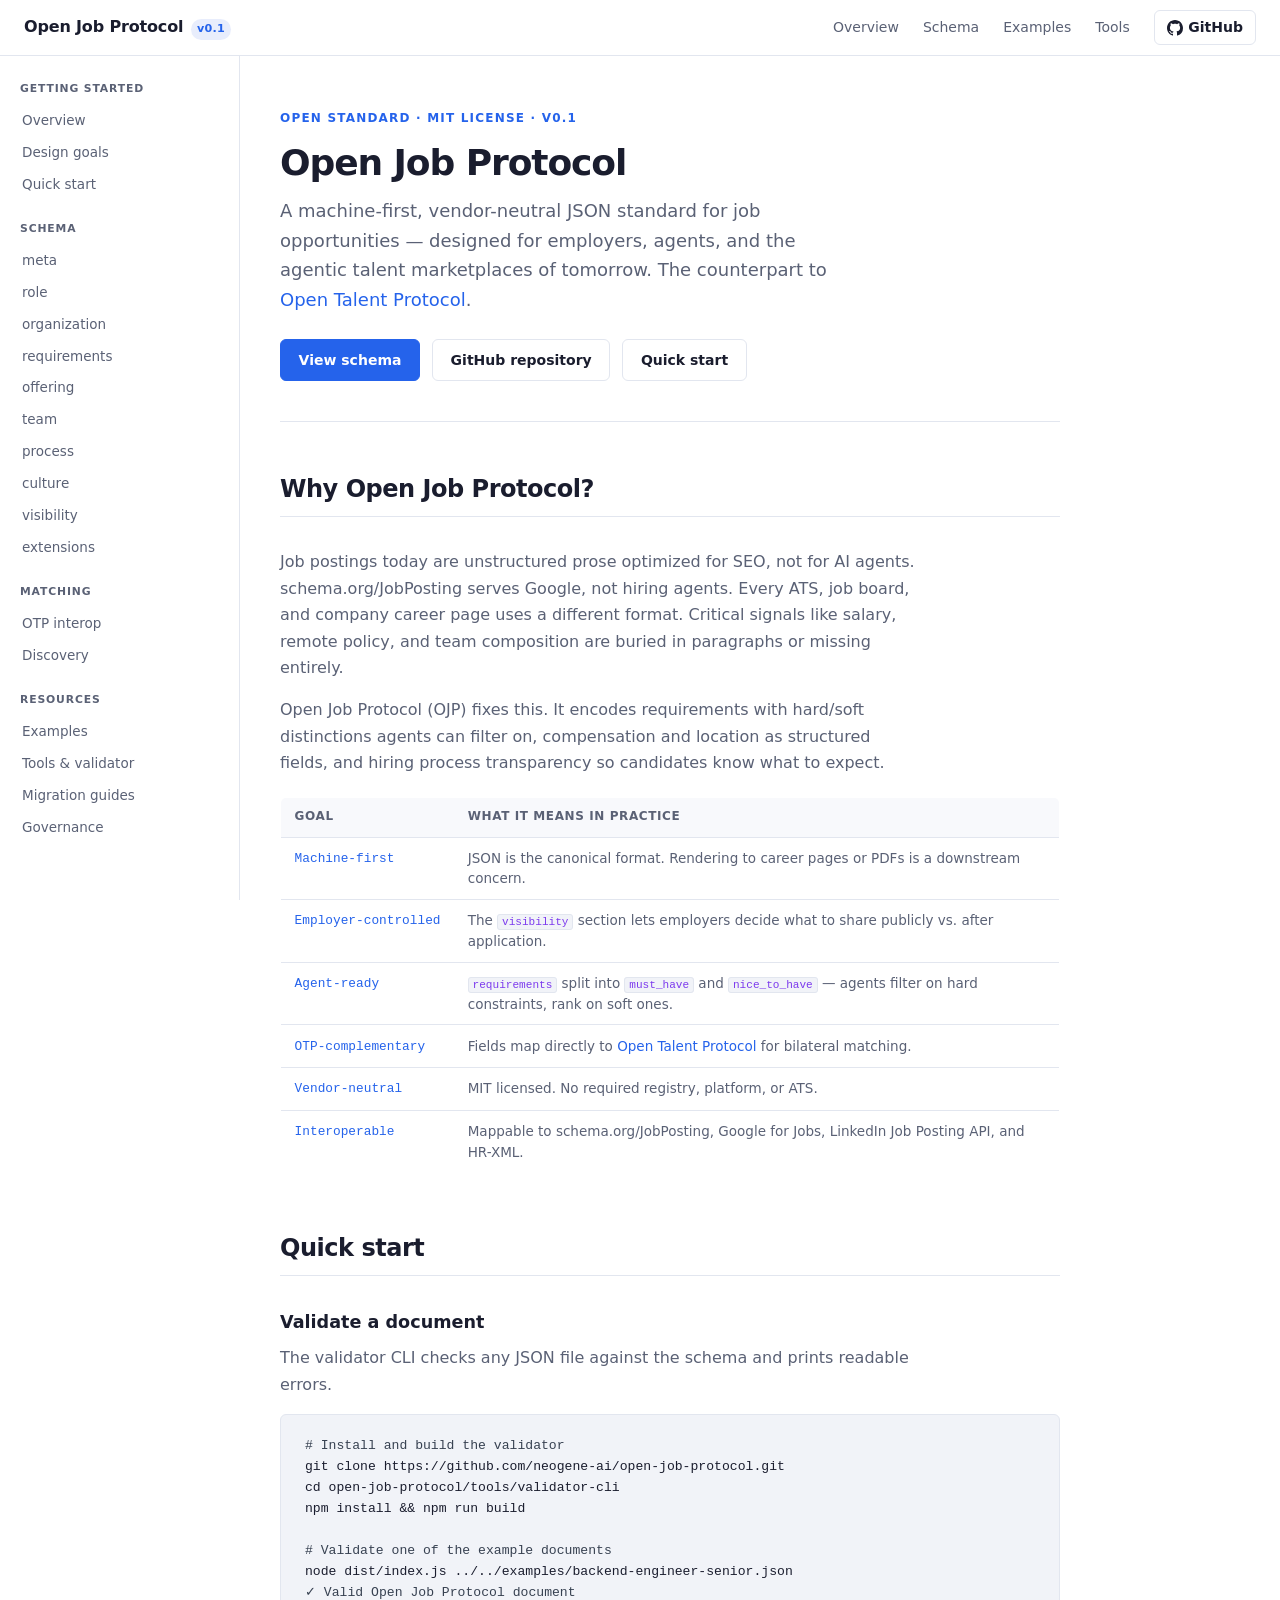
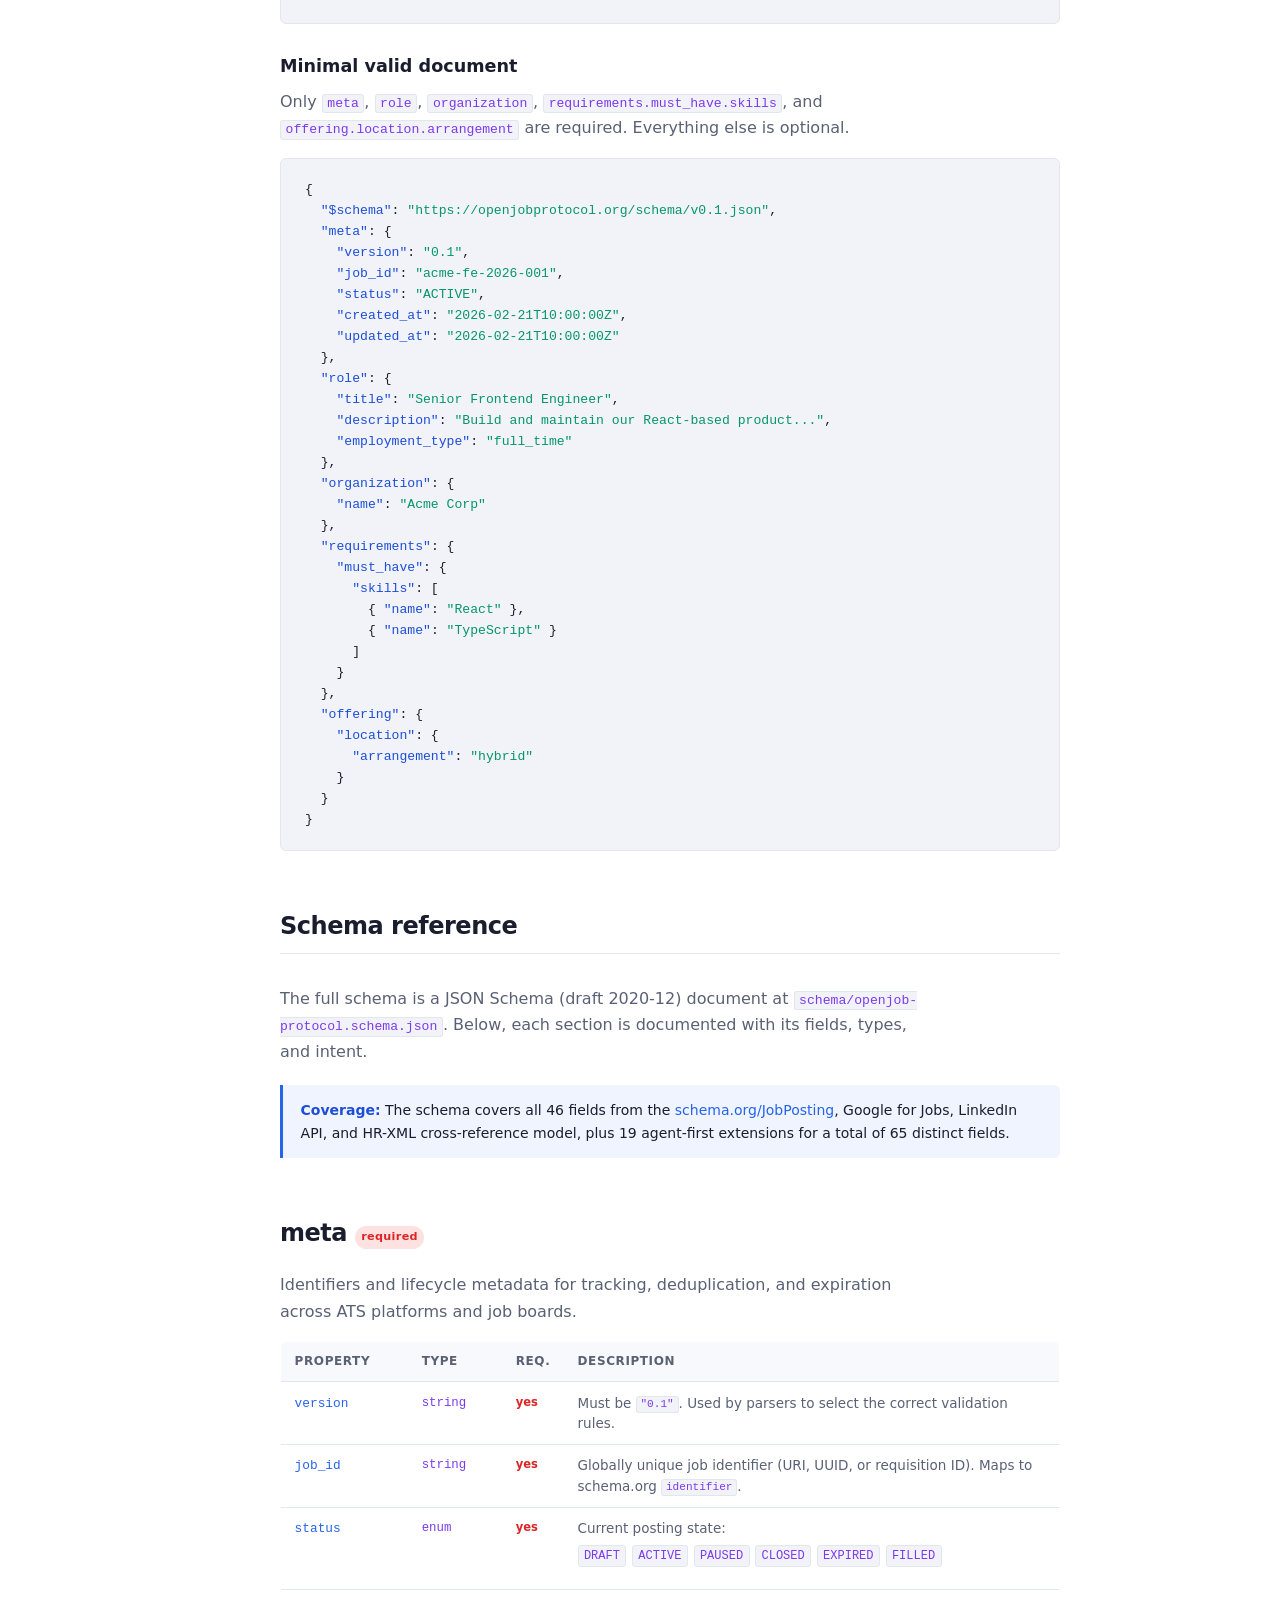
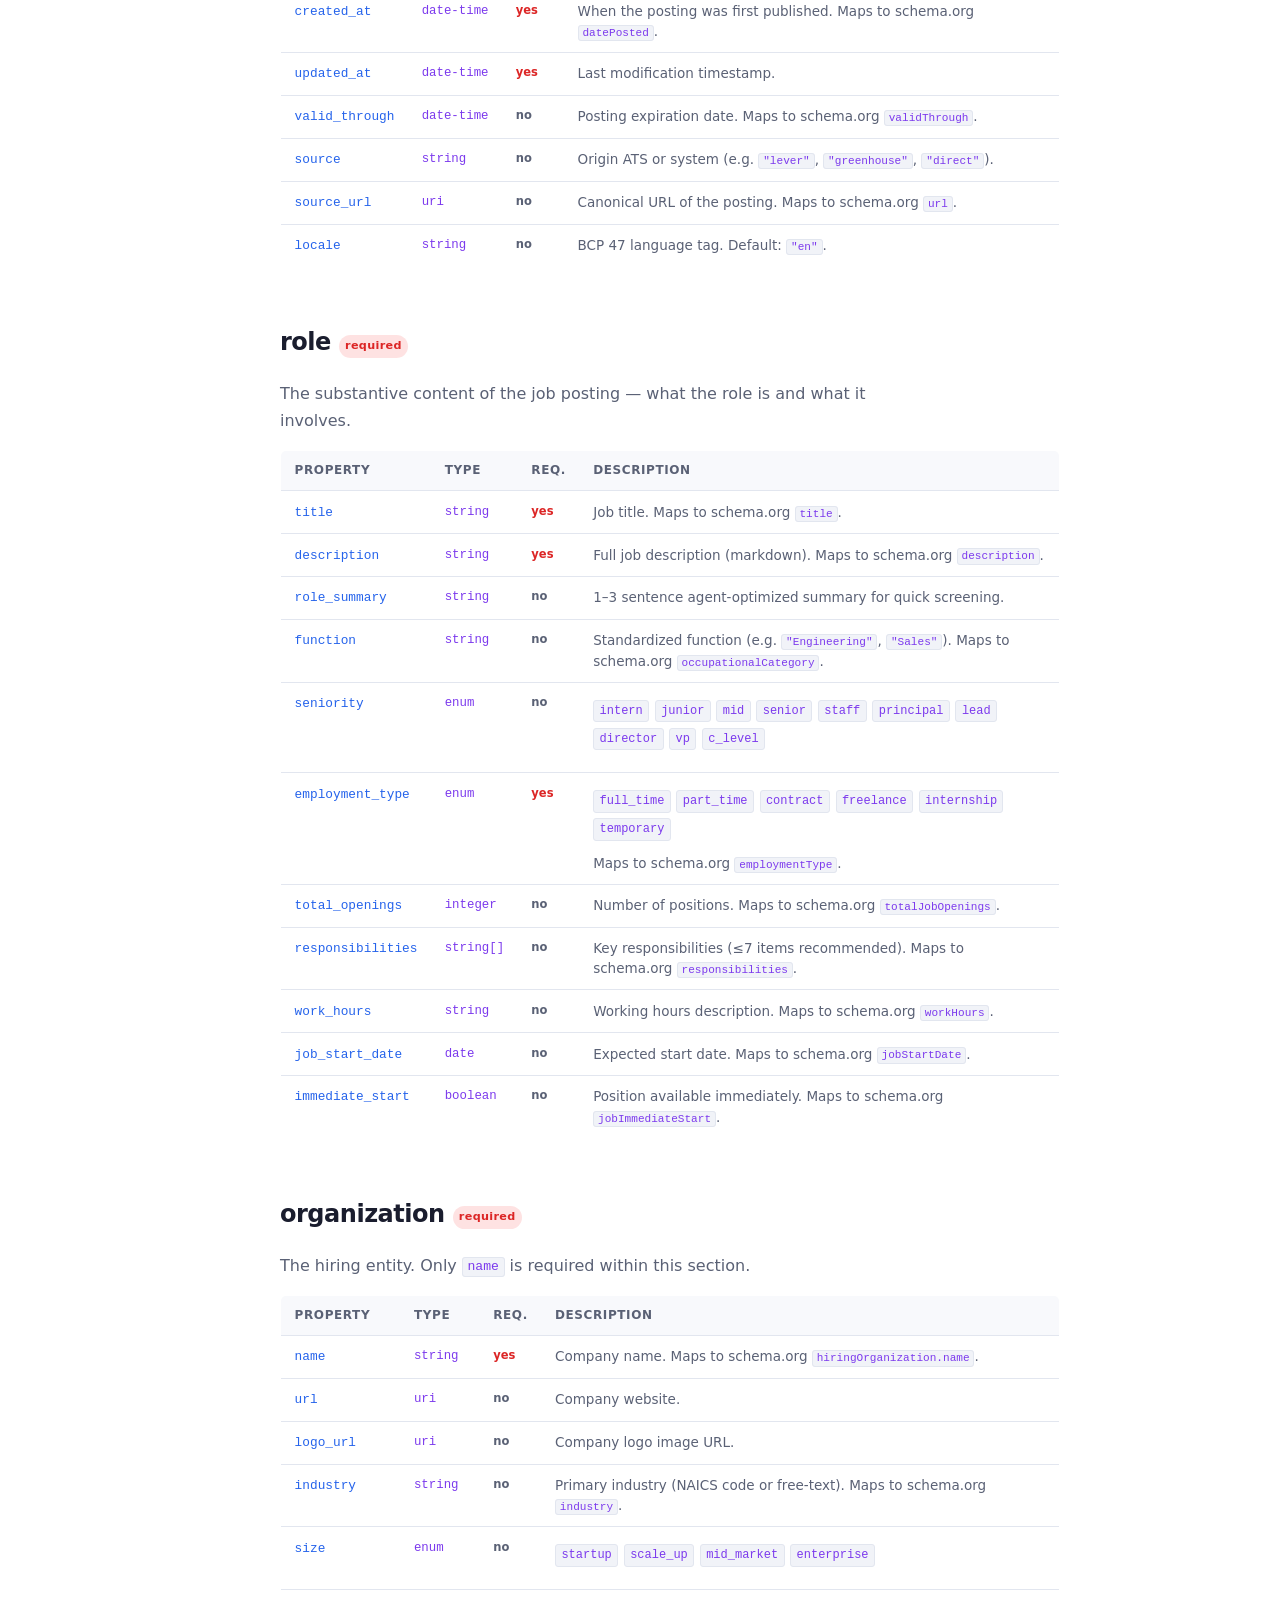
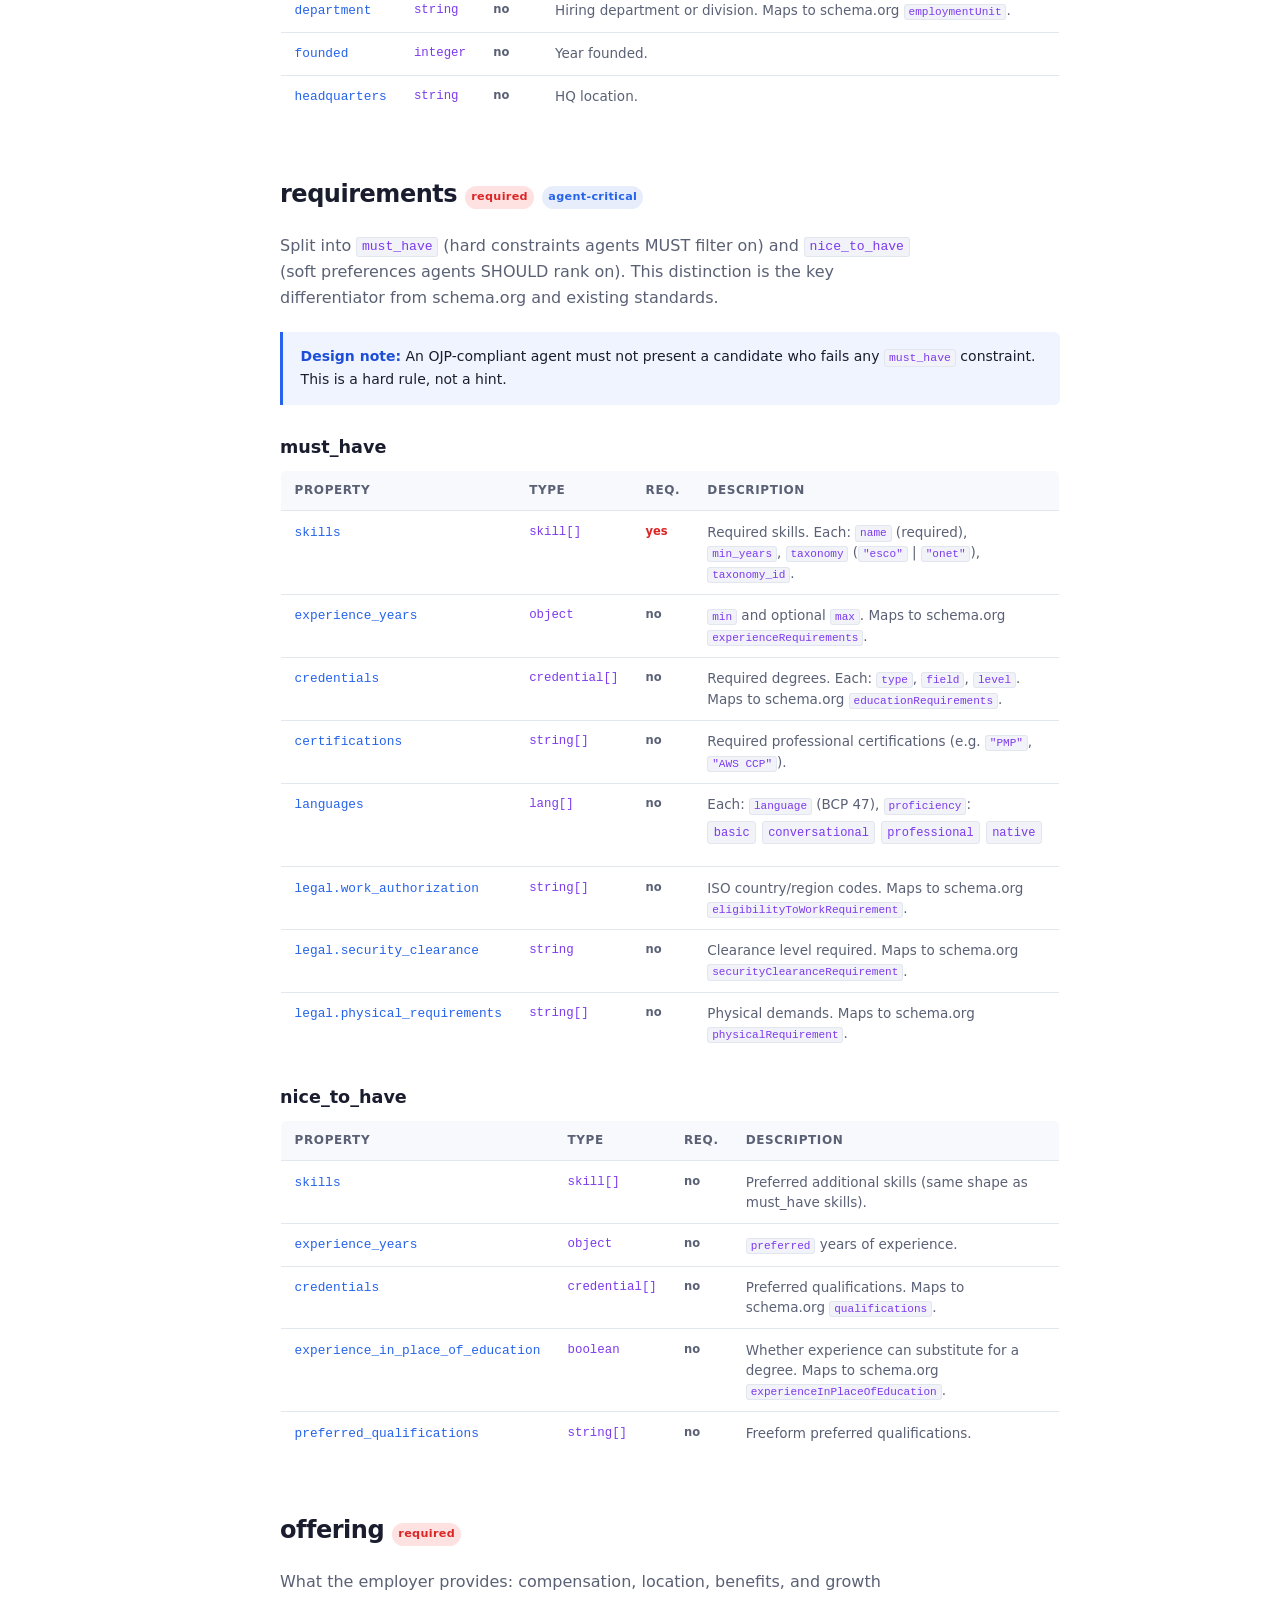
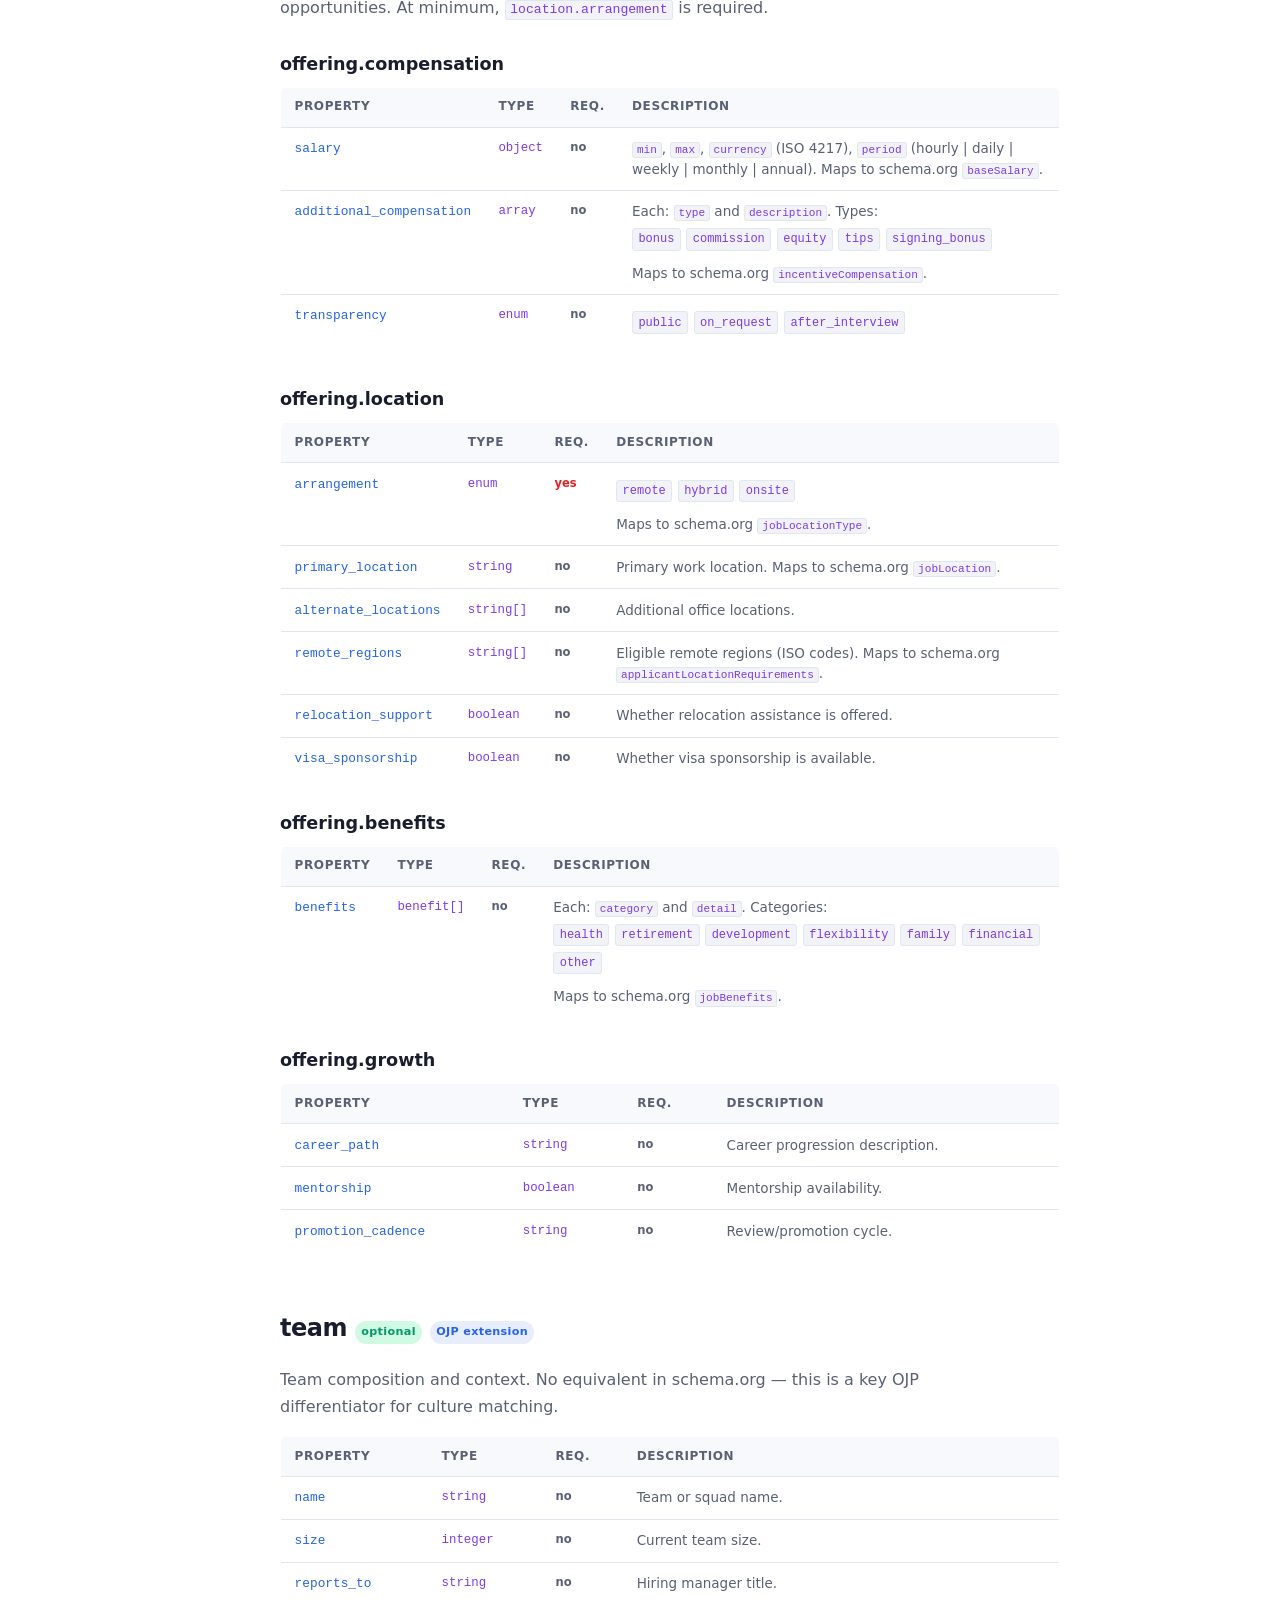
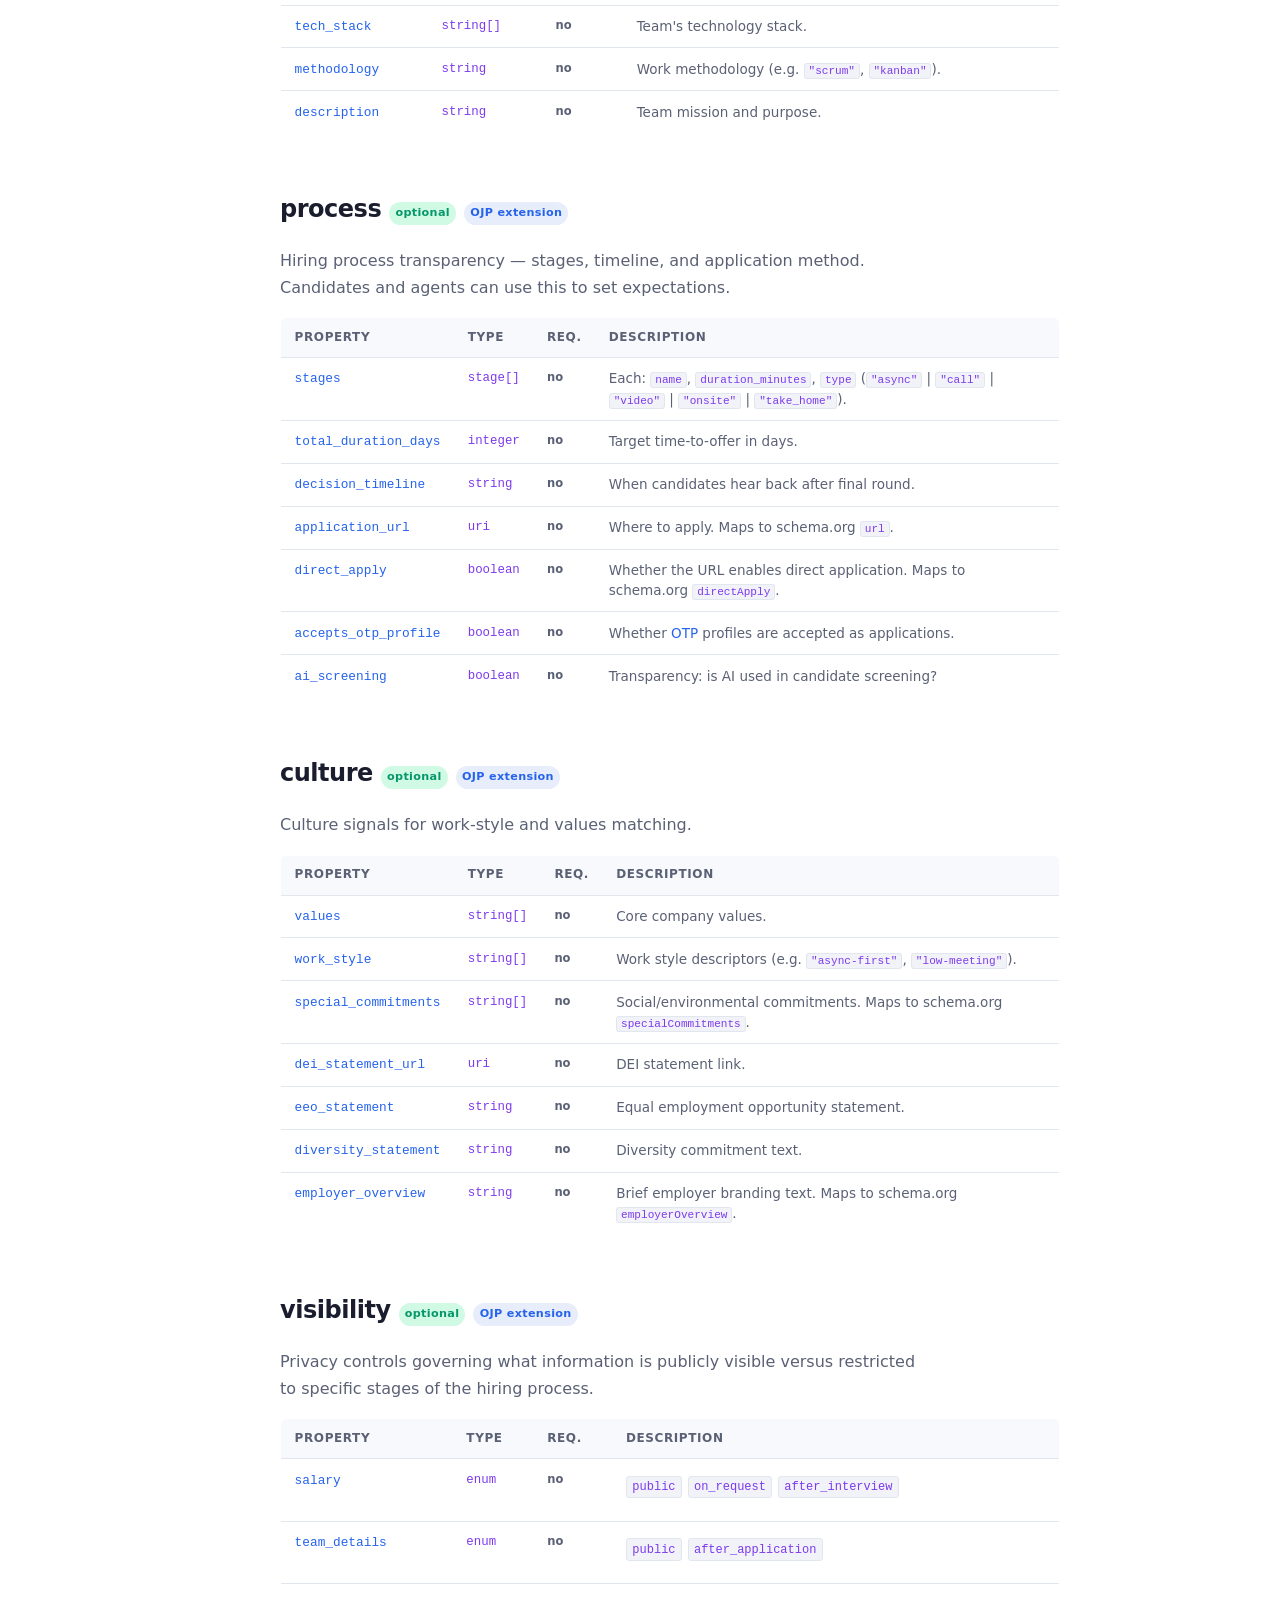
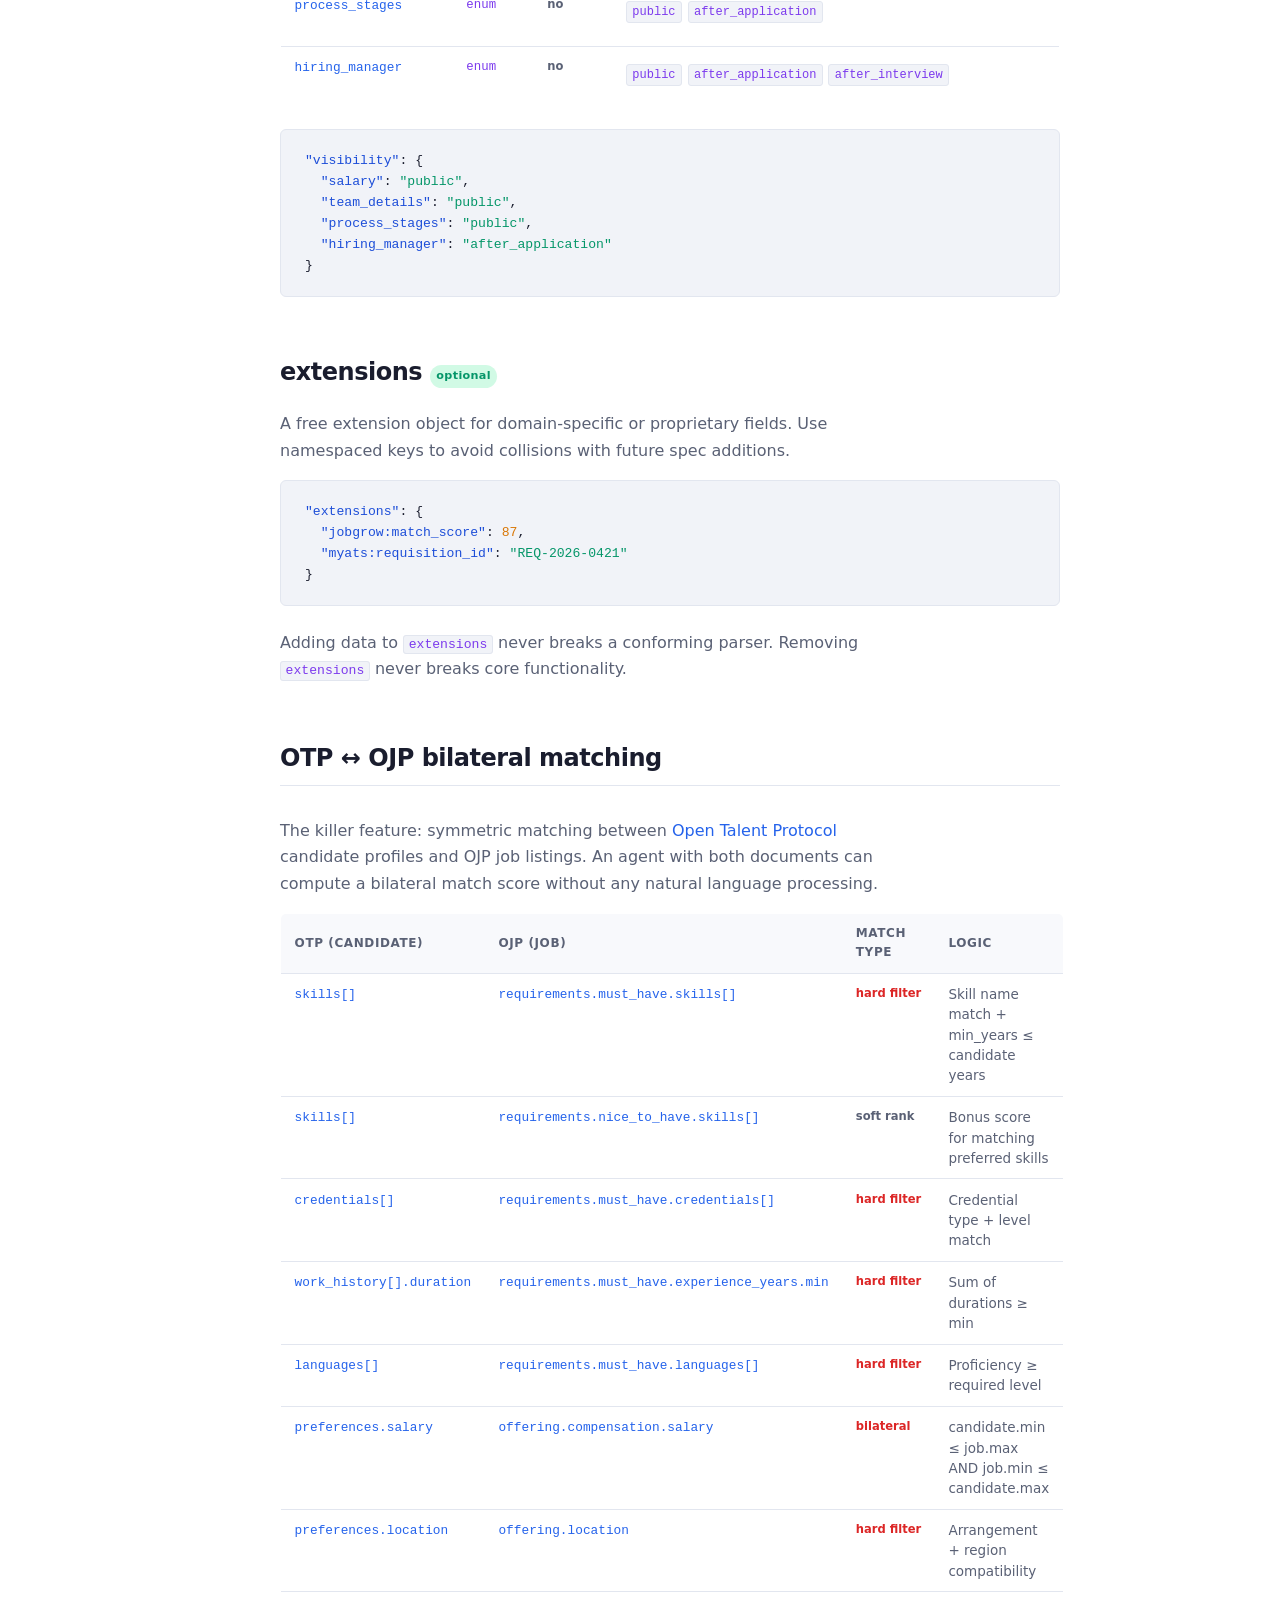
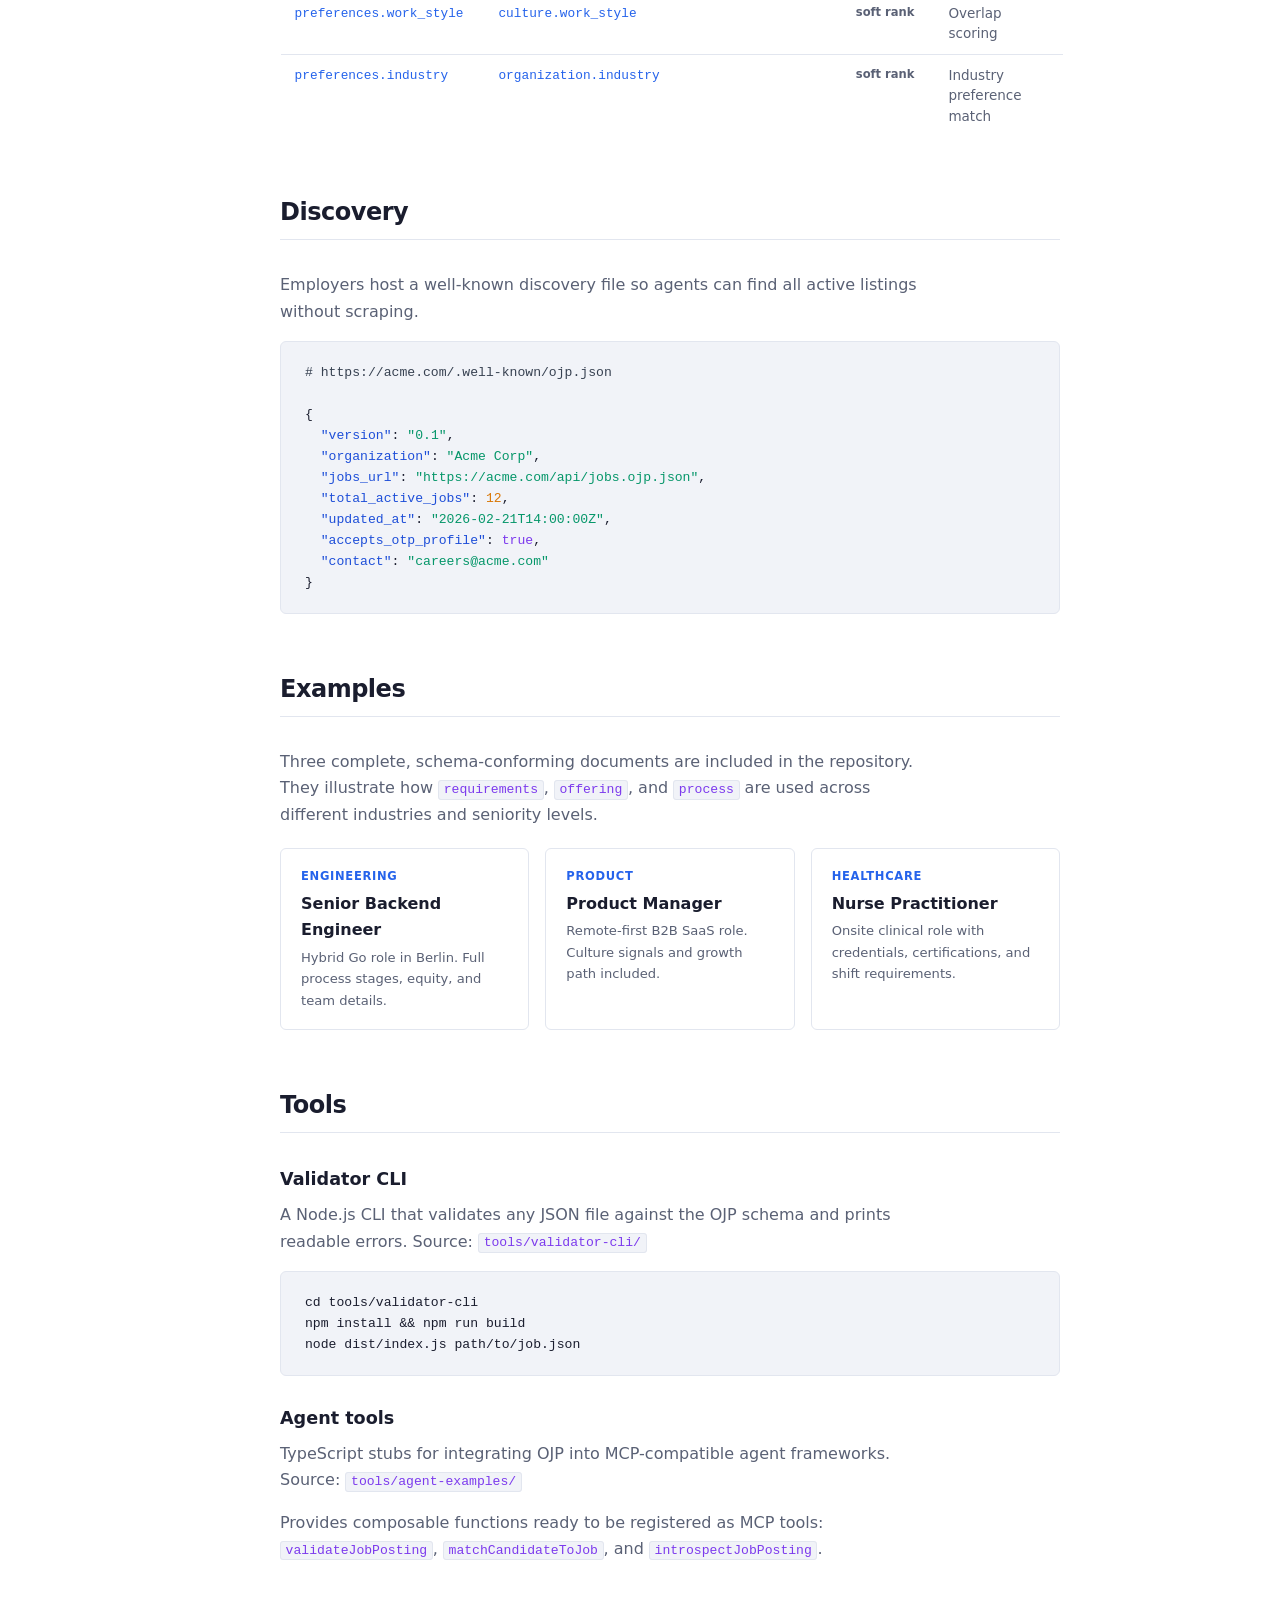
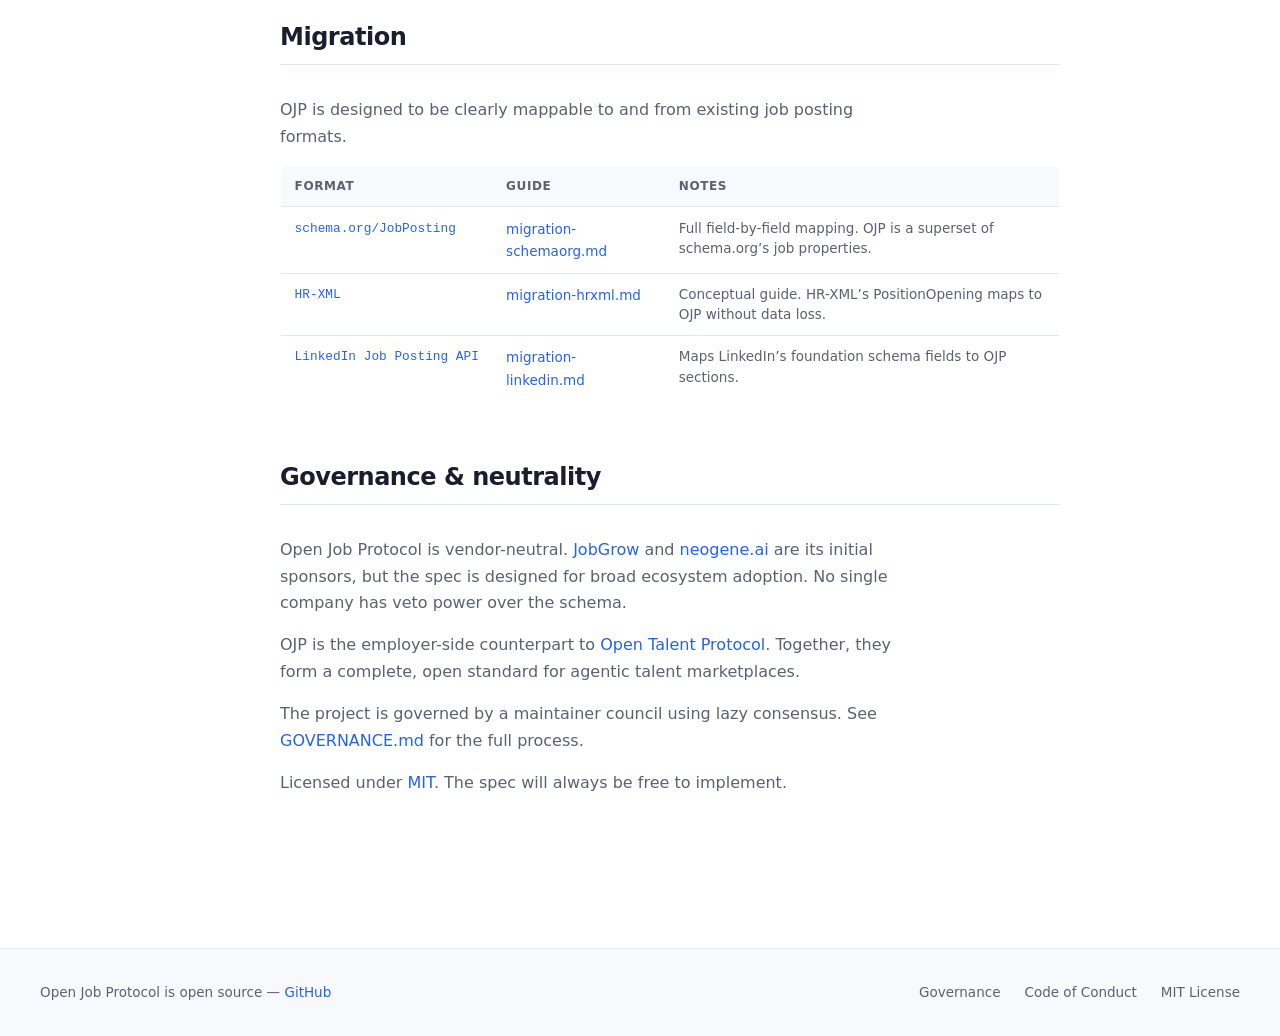
==== site/index.html @ fb9429a7 "feat: initial Open Job Protocol v0.1 specification Complete OJP spec with site, schema, examples, do" ====
<!DOCTYPE html>
<html lang="en">
<head>
  <meta charset="UTF-8" />
  <meta name="viewport" content="width=device-width, initial-scale=1.0" />
  <meta name="description" content="Open Job Protocol – a machine-first, vendor-neutral JSON standard for job opportunities in agentic talent marketplaces." />
  <meta property="og:title" content="Open Job Protocol" />
  <meta property="og:description" content="An open, agent-ready standard for job opportunities. The employer-side counterpart to Open Talent Protocol. MIT licensed." />
  <meta property="og:type" content="website" />
  <meta property="og:url" content="https://openjobprotocol.org" />
  <title>Open Job Protocol – An open, agent-ready standard for job opportunities</title>
  <link rel="stylesheet" href="assets/css/style.css" />
  <link rel="icon" type="image/svg+xml" href="data:image/svg+xml,<svg xmlns='http://www.w3.org/2000/svg' viewBox='0 0 32 32'><rect width='32' height='32' rx='6' fill='%232563eb'/><text x='50%' y='55%' dominant-baseline='middle' text-anchor='middle' font-family='system-ui' font-size='18' font-weight='700' fill='white'>OJ</text></svg>" />
</head>
<body>

<!-- ============================================================
     Top navigation
     ============================================================ -->
<nav class="top-nav">
  <a href="#" class="nav-brand">
    <span class="nav-brand-name">Open Job Protocol</span>
    <span class="nav-version">v0.1</span>
  </a>
  <ul class="nav-links">
    <li><a href="#overview">Overview</a></li>
    <li><a href="#schema">Schema</a></li>
    <li><a href="#examples">Examples</a></li>
    <li><a href="#tools">Tools</a></li>
    <li><a href="https://github.com/neogene-ai/open-job-protocol" class="nav-github" target="_blank" rel="noopener">
      <svg width="16" height="16" viewBox="0 0 16 16" fill="currentColor" aria-hidden="true"><path d="M8 0C3.58 0 0 3.58 0 8c0 3.54 2.29 6.53 5.47 7.59.4.07.55-.17.55-.38 0-.19-.01-.82-.01-1.49-2.01.37-2.53-.49-2.69-.94-.09-.23-.48-.94-.82-1.13-.28-.15-.68-.52-.01-.53.63-.01 1.08.58 1.23.82.72 1.21 1.87.87 2.33.66.07-.52.28-.87.51-1.07-1.78-.2-3.64-.89-3.64-3.95 0-.87.31-1.59.82-2.15-.08-.2-.36-1.02.08-2.12 0 0 .67-.21 2.2.82.64-.18 1.32-.27 2-.27s1.36.09 2 .27c1.53-1.04 2.2-.82 2.2-.82.44 1.1.16 1.92.08 2.12.51.56.82 1.27.82 2.15 0 3.07-1.87 3.75-3.65 3.95.29.25.54.73.54 1.48 0 1.07-.01 1.93-.01 2.2 0 .21.15.46.55.38A8.01 8.01 0 0 0 16 8c0-4.42-3.58-8-8-8z"/></svg>
      GitHub
    </a></li>
  </ul>
</nav>

<!-- ============================================================
     Layout wrapper
     ============================================================ -->
<div class="layout">

  <!-- Sidebar -->
  <aside class="sidebar">
    <div class="sidebar-section">
      <div class="sidebar-label">Getting started</div>
      <ul class="sidebar-nav">
        <li><a href="#overview">Overview</a></li>
        <li><a href="#design-goals">Design goals</a></li>
        <li><a href="#quick-start">Quick start</a></li>
      </ul>
    </div>
    <div class="sidebar-section">
      <div class="sidebar-label">Schema</div>
      <ul class="sidebar-nav">
        <li><a href="#meta">meta</a></li>
        <li><a href="#role">role</a></li>
        <li><a href="#organization">organization</a></li>
        <li><a href="#requirements">requirements</a></li>
        <li><a href="#offering">offering</a></li>
        <li><a href="#team">team</a></li>
        <li><a href="#process">process</a></li>
        <li><a href="#culture">culture</a></li>
        <li><a href="#visibility">visibility</a></li>
        <li><a href="#extensions">extensions</a></li>
      </ul>
    </div>
    <div class="sidebar-section">
      <div class="sidebar-label">Matching</div>
      <ul class="sidebar-nav">
        <li><a href="#otp-matching">OTP interop</a></li>
        <li><a href="#discovery">Discovery</a></li>
      </ul>
    </div>
    <div class="sidebar-section">
      <div class="sidebar-label">Resources</div>
      <ul class="sidebar-nav">
        <li><a href="#examples">Examples</a></li>
        <li><a href="#tools">Tools &amp; validator</a></li>
        <li><a href="#migration">Migration guides</a></li>
        <li><a href="#governance">Governance</a></li>
      </ul>
    </div>
  </aside>

  <!-- Main content -->
  <main class="main">
  <div class="content-wrap">

    <!-- ======================================================
         Hero
         ====================================================== -->
    <section class="hero" id="overview">
      <span class="hero-eyebrow">Open Standard &middot; MIT License &middot; v0.1</span>
      <h1>Open Job Protocol</h1>
      <p class="hero-tagline">
        A machine-first, vendor-neutral JSON standard for job opportunities &mdash;
        designed for employers, agents, and the agentic talent marketplaces of tomorrow.
        The counterpart to <a href="https://opentalentprotocol.org" target="_blank" rel="noopener">Open Talent Protocol</a>.
      </p>
      <div class="hero-actions">
        <a href="https://github.com/neogene-ai/open-job-protocol/blob/main/schema/openjob-protocol.schema.json"
           class="btn btn-primary" target="_blank" rel="noopener">View schema</a>
        <a href="https://github.com/neogene-ai/open-job-protocol"
           class="btn btn-outline" target="_blank" rel="noopener">GitHub repository</a>
        <a href="#quick-start" class="btn btn-outline">Quick start</a>
      </div>
    </section>

    <!-- ======================================================
         Why
         ====================================================== -->
    <section class="spec-section" id="design-goals">
      <h2>Why Open Job Protocol?</h2>
      <hr class="section-divider" />

      <p>
        Job postings today are unstructured prose optimized for SEO, not for AI agents.
        schema.org/JobPosting serves Google, not hiring agents. Every ATS, job board,
        and company career page uses a different format. Critical signals like salary,
        remote policy, and team composition are buried in paragraphs or missing entirely.
      </p>

      <p>
        Open Job Protocol (OJP) fixes this. It encodes requirements with hard/soft
        distinctions agents can filter on, compensation and location as structured fields,
        and hiring process transparency so candidates know what to expect.
      </p>

      <table class="prop-table" style="margin-top:1.25rem">
        <thead>
          <tr>
            <th>Goal</th>
            <th>What it means in practice</th>
          </tr>
        </thead>
        <tbody>
          <tr>
            <td class="prop-name">Machine-first</td>
            <td class="prop-desc">JSON is the canonical format. Rendering to career pages or PDFs is a downstream concern.</td>
          </tr>
          <tr>
            <td class="prop-name">Employer-controlled</td>
            <td class="prop-desc">The <code>visibility</code> section lets employers decide what to share publicly vs. after application.</td>
          </tr>
          <tr>
            <td class="prop-name">Agent-ready</td>
            <td class="prop-desc"><code>requirements</code> split into <code>must_have</code> and <code>nice_to_have</code> &mdash; agents filter on hard constraints, rank on soft ones.</td>
          </tr>
          <tr>
            <td class="prop-name">OTP-complementary</td>
            <td class="prop-desc">Fields map directly to <a href="https://opentalentprotocol.org" target="_blank" rel="noopener">Open Talent Protocol</a> for bilateral matching.</td>
          </tr>
          <tr>
            <td class="prop-name">Vendor-neutral</td>
            <td class="prop-desc">MIT licensed. No required registry, platform, or ATS.</td>
          </tr>
          <tr>
            <td class="prop-name">Interoperable</td>
            <td class="prop-desc">Mappable to schema.org/JobPosting, Google for Jobs, LinkedIn Job Posting API, and HR-XML.</td>
          </tr>
        </tbody>
      </table>
    </section>

    <!-- ======================================================
         Quick start
         ====================================================== -->
    <section class="spec-section" id="quick-start">
      <h2>Quick start</h2>
      <hr class="section-divider" />

      <h3>Validate a document</h3>
      <p>The validator CLI checks any JSON file against the schema and prints readable errors.</p>
<pre>
<span class="json-punct"># Install and build the validator</span>
git clone https://github.com/neogene-ai/open-job-protocol.git
cd open-job-protocol/tools/validator-cli
npm install &amp;&amp; npm run build

<span class="json-punct"># Validate one of the example documents</span>
node dist/index.js ../../examples/backend-engineer-senior.json
<span class="json-punct">&check; Valid Open Job Protocol document</span>
</pre>

      <h3>Minimal valid document</h3>
      <p>Only <code>meta</code>, <code>role</code>, <code>organization</code>, <code>requirements.must_have.skills</code>, and <code>offering.location.arrangement</code> are required. Everything else is optional.</p>
<pre>
{
  <span class="json-key">"$schema"</span>: <span class="json-str">"https://openjobprotocol.org/schema/v0.1.json"</span>,
  <span class="json-key">"meta"</span>: {
    <span class="json-key">"version"</span>: <span class="json-str">"0.1"</span>,
    <span class="json-key">"job_id"</span>: <span class="json-str">"acme-fe-2026-001"</span>,
    <span class="json-key">"status"</span>: <span class="json-str">"ACTIVE"</span>,
    <span class="json-key">"created_at"</span>: <span class="json-str">"2026-02-21T10:00:00Z"</span>,
    <span class="json-key">"updated_at"</span>: <span class="json-str">"2026-02-21T10:00:00Z"</span>
  },
  <span class="json-key">"role"</span>: {
    <span class="json-key">"title"</span>: <span class="json-str">"Senior Frontend Engineer"</span>,
    <span class="json-key">"description"</span>: <span class="json-str">"Build and maintain our React-based product..."</span>,
    <span class="json-key">"employment_type"</span>: <span class="json-str">"full_time"</span>
  },
  <span class="json-key">"organization"</span>: {
    <span class="json-key">"name"</span>: <span class="json-str">"Acme Corp"</span>
  },
  <span class="json-key">"requirements"</span>: {
    <span class="json-key">"must_have"</span>: {
      <span class="json-key">"skills"</span>: [
        { <span class="json-key">"name"</span>: <span class="json-str">"React"</span> },
        { <span class="json-key">"name"</span>: <span class="json-str">"TypeScript"</span> }
      ]
    }
  },
  <span class="json-key">"offering"</span>: {
    <span class="json-key">"location"</span>: {
      <span class="json-key">"arrangement"</span>: <span class="json-str">"hybrid"</span>
    }
  }
}
</pre>
    </section>

    <!-- ======================================================
         Schema reference
         ====================================================== -->
    <section class="spec-section" id="schema">
      <h2>Schema reference</h2>
      <hr class="section-divider" />
      <p>
        The full schema is a JSON Schema (draft 2020-12) document at
        <a href="https://github.com/neogene-ai/open-job-protocol/blob/main/schema/openjob-protocol.schema.json"
           target="_blank" rel="noopener"><code>schema/openjob-protocol.schema.json</code></a>.
        Below, each section is documented with its fields, types, and intent.
      </p>

      <div class="callout">
        <strong>Coverage:</strong> The schema covers all 46 fields from the
        <a href="https://schema.org/JobPosting" target="_blank" rel="noopener">schema.org/JobPosting</a>,
        Google for Jobs, LinkedIn API, and HR-XML cross-reference model, plus 19 agent-first
        extensions for a total of 65 distinct fields.
      </div>
    </section>

    <!-- ---- meta ------------------------------------------- -->
    <section class="spec-section" id="meta">
      <div class="section-meta">
        <h2>meta</h2>
        <span class="badge badge-required">required</span>
      </div>
      <p>Identifiers and lifecycle metadata for tracking, deduplication, and expiration across ATS platforms and job boards.</p>
      <table class="prop-table">
        <thead><tr><th>Property</th><th>Type</th><th>Req.</th><th>Description</th></tr></thead>
        <tbody>
          <tr>
            <td class="prop-name">version</td>
            <td class="prop-type">string</td>
            <td class="prop-req req-yes">yes</td>
            <td class="prop-desc">Must be <code>"0.1"</code>. Used by parsers to select the correct validation rules.</td>
          </tr>
          <tr>
            <td class="prop-name">job_id</td>
            <td class="prop-type">string</td>
            <td class="prop-req req-yes">yes</td>
            <td class="prop-desc">Globally unique job identifier (URI, UUID, or requisition ID). Maps to schema.org <code>identifier</code>.</td>
          </tr>
          <tr>
            <td class="prop-name">status</td>
            <td class="prop-type">enum</td>
            <td class="prop-req req-yes">yes</td>
            <td class="prop-desc">
              Current posting state:
              <div class="enum-list">
                <span class="enum-val">DRAFT</span><span class="enum-val">ACTIVE</span><span class="enum-val">PAUSED</span>
                <span class="enum-val">CLOSED</span><span class="enum-val">EXPIRED</span><span class="enum-val">FILLED</span>
              </div>
            </td>
          </tr>
          <tr>
            <td class="prop-name">created_at</td>
            <td class="prop-type">date-time</td>
            <td class="prop-req req-yes">yes</td>
            <td class="prop-desc">When the posting was first published. Maps to schema.org <code>datePosted</code>.</td>
          </tr>
          <tr>
            <td class="prop-name">updated_at</td>
            <td class="prop-type">date-time</td>
            <td class="prop-req req-yes">yes</td>
            <td class="prop-desc">Last modification timestamp.</td>
          </tr>
          <tr>
            <td class="prop-name">valid_through</td>
            <td class="prop-type">date-time</td>
            <td class="prop-req req-no">no</td>
            <td class="prop-desc">Posting expiration date. Maps to schema.org <code>validThrough</code>.</td>
          </tr>
          <tr>
            <td class="prop-name">source</td>
            <td class="prop-type">string</td>
            <td class="prop-req req-no">no</td>
            <td class="prop-desc">Origin ATS or system (e.g. <code>"lever"</code>, <code>"greenhouse"</code>, <code>"direct"</code>).</td>
          </tr>
          <tr>
            <td class="prop-name">source_url</td>
            <td class="prop-type">uri</td>
            <td class="prop-req req-no">no</td>
            <td class="prop-desc">Canonical URL of the posting. Maps to schema.org <code>url</code>.</td>
          </tr>
          <tr>
            <td class="prop-name">locale</td>
            <td class="prop-type">string</td>
            <td class="prop-req req-no">no</td>
            <td class="prop-desc">BCP 47 language tag. Default: <code>"en"</code>.</td>
          </tr>
        </tbody>
      </table>
    </section>

    <!-- ---- role --------------------------------------------- -->
    <section class="spec-section" id="role">
      <div class="section-meta">
        <h2>role</h2>
        <span class="badge badge-required">required</span>
      </div>
      <p>The substantive content of the job posting &mdash; what the role is and what it involves.</p>
      <table class="prop-table">
        <thead><tr><th>Property</th><th>Type</th><th>Req.</th><th>Description</th></tr></thead>
        <tbody>
          <tr><td class="prop-name">title</td><td class="prop-type">string</td><td class="prop-req req-yes">yes</td><td class="prop-desc">Job title. Maps to schema.org <code>title</code>.</td></tr>
          <tr><td class="prop-name">description</td><td class="prop-type">string</td><td class="prop-req req-yes">yes</td><td class="prop-desc">Full job description (markdown). Maps to schema.org <code>description</code>.</td></tr>
          <tr><td class="prop-name">role_summary</td><td class="prop-type">string</td><td class="prop-req req-no">no</td><td class="prop-desc">1&ndash;3 sentence agent-optimized summary for quick screening.</td></tr>
          <tr><td class="prop-name">function</td><td class="prop-type">string</td><td class="prop-req req-no">no</td><td class="prop-desc">Standardized function (e.g. <code>"Engineering"</code>, <code>"Sales"</code>). Maps to schema.org <code>occupationalCategory</code>.</td></tr>
          <tr>
            <td class="prop-name">seniority</td><td class="prop-type">enum</td><td class="prop-req req-no">no</td>
            <td class="prop-desc">
              <div class="enum-list">
                <span class="enum-val">intern</span><span class="enum-val">junior</span><span class="enum-val">mid</span>
                <span class="enum-val">senior</span><span class="enum-val">staff</span><span class="enum-val">principal</span>
                <span class="enum-val">lead</span><span class="enum-val">director</span><span class="enum-val">vp</span><span class="enum-val">c_level</span>
              </div>
            </td>
          </tr>
          <tr>
            <td class="prop-name">employment_type</td><td class="prop-type">enum</td><td class="prop-req req-yes">yes</td>
            <td class="prop-desc">
              <div class="enum-list">
                <span class="enum-val">full_time</span><span class="enum-val">part_time</span><span class="enum-val">contract</span>
                <span class="enum-val">freelance</span><span class="enum-val">internship</span><span class="enum-val">temporary</span>
              </div>
              Maps to schema.org <code>employmentType</code>.
            </td>
          </tr>
          <tr><td class="prop-name">total_openings</td><td class="prop-type">integer</td><td class="prop-req req-no">no</td><td class="prop-desc">Number of positions. Maps to schema.org <code>totalJobOpenings</code>.</td></tr>
          <tr><td class="prop-name">responsibilities</td><td class="prop-type">string[]</td><td class="prop-req req-no">no</td><td class="prop-desc">Key responsibilities (&le;7 items recommended). Maps to schema.org <code>responsibilities</code>.</td></tr>
          <tr><td class="prop-name">work_hours</td><td class="prop-type">string</td><td class="prop-req req-no">no</td><td class="prop-desc">Working hours description. Maps to schema.org <code>workHours</code>.</td></tr>
          <tr><td class="prop-name">job_start_date</td><td class="prop-type">date</td><td class="prop-req req-no">no</td><td class="prop-desc">Expected start date. Maps to schema.org <code>jobStartDate</code>.</td></tr>
          <tr><td class="prop-name">immediate_start</td><td class="prop-type">boolean</td><td class="prop-req req-no">no</td><td class="prop-desc">Position available immediately. Maps to schema.org <code>jobImmediateStart</code>.</td></tr>
        </tbody>
      </table>
    </section>

    <!-- ---- organization ------------------------------------- -->
    <section class="spec-section" id="organization">
      <div class="section-meta">
        <h2>organization</h2>
        <span class="badge badge-required">required</span>
      </div>
      <p>The hiring entity. Only <code>name</code> is required within this section.</p>
      <table class="prop-table">
        <thead><tr><th>Property</th><th>Type</th><th>Req.</th><th>Description</th></tr></thead>
        <tbody>
          <tr><td class="prop-name">name</td><td class="prop-type">string</td><td class="prop-req req-yes">yes</td><td class="prop-desc">Company name. Maps to schema.org <code>hiringOrganization.name</code>.</td></tr>
          <tr><td class="prop-name">url</td><td class="prop-type">uri</td><td class="prop-req req-no">no</td><td class="prop-desc">Company website.</td></tr>
          <tr><td class="prop-name">logo_url</td><td class="prop-type">uri</td><td class="prop-req req-no">no</td><td class="prop-desc">Company logo image URL.</td></tr>
          <tr><td class="prop-name">industry</td><td class="prop-type">string</td><td class="prop-req req-no">no</td><td class="prop-desc">Primary industry (NAICS code or free-text). Maps to schema.org <code>industry</code>.</td></tr>
          <tr>
            <td class="prop-name">size</td><td class="prop-type">enum</td><td class="prop-req req-no">no</td>
            <td class="prop-desc">
              <div class="enum-list">
                <span class="enum-val">startup</span><span class="enum-val">scale_up</span><span class="enum-val">mid_market</span><span class="enum-val">enterprise</span>
              </div>
            </td>
          </tr>
          <tr><td class="prop-name">department</td><td class="prop-type">string</td><td class="prop-req req-no">no</td><td class="prop-desc">Hiring department or division. Maps to schema.org <code>employmentUnit</code>.</td></tr>
          <tr><td class="prop-name">founded</td><td class="prop-type">integer</td><td class="prop-req req-no">no</td><td class="prop-desc">Year founded.</td></tr>
          <tr><td class="prop-name">headquarters</td><td class="prop-type">string</td><td class="prop-req req-no">no</td><td class="prop-desc">HQ location.</td></tr>
        </tbody>
      </table>
    </section>

    <!-- ---- requirements ------------------------------------- -->
    <section class="spec-section" id="requirements">
      <div class="section-meta">
        <h2>requirements</h2>
        <span class="badge badge-required">required</span>
        <span class="badge badge-new">agent-critical</span>
      </div>

      <p>
        Split into <code>must_have</code> (hard constraints agents MUST filter on) and
        <code>nice_to_have</code> (soft preferences agents SHOULD rank on). This distinction
        is the key differentiator from schema.org and existing standards.
      </p>

      <div class="callout">
        <strong>Design note:</strong> An OJP-compliant agent must not present a candidate
        who fails any <code>must_have</code> constraint. This is a hard rule, not a hint.
      </div>

      <h3>must_have</h3>
      <table class="prop-table">
        <thead><tr><th>Property</th><th>Type</th><th>Req.</th><th>Description</th></tr></thead>
        <tbody>
          <tr><td class="prop-name">skills</td><td class="prop-type">skill[]</td><td class="prop-req req-yes">yes</td><td class="prop-desc">Required skills. Each: <code>name</code> (required), <code>min_years</code>, <code>taxonomy</code> (<code>"esco"</code> | <code>"onet"</code>), <code>taxonomy_id</code>.</td></tr>
          <tr><td class="prop-name">experience_years</td><td class="prop-type">object</td><td class="prop-req req-no">no</td><td class="prop-desc"><code>min</code> and optional <code>max</code>. Maps to schema.org <code>experienceRequirements</code>.</td></tr>
          <tr><td class="prop-name">credentials</td><td class="prop-type">credential[]</td><td class="prop-req req-no">no</td><td class="prop-desc">Required degrees. Each: <code>type</code>, <code>field</code>, <code>level</code>. Maps to schema.org <code>educationRequirements</code>.</td></tr>
          <tr><td class="prop-name">certifications</td><td class="prop-type">string[]</td><td class="prop-req req-no">no</td><td class="prop-desc">Required professional certifications (e.g. <code>"PMP"</code>, <code>"AWS CCP"</code>).</td></tr>
          <tr>
            <td class="prop-name">languages</td><td class="prop-type">lang[]</td><td class="prop-req req-no">no</td>
            <td class="prop-desc">Each: <code>language</code> (BCP 47), <code>proficiency</code>:
              <div class="enum-list">
                <span class="enum-val">basic</span><span class="enum-val">conversational</span><span class="enum-val">professional</span><span class="enum-val">native</span>
              </div>
            </td>
          </tr>
          <tr><td class="prop-name">legal.work_authorization</td><td class="prop-type">string[]</td><td class="prop-req req-no">no</td><td class="prop-desc">ISO country/region codes. Maps to schema.org <code>eligibilityToWorkRequirement</code>.</td></tr>
          <tr><td class="prop-name">legal.security_clearance</td><td class="prop-type">string</td><td class="prop-req req-no">no</td><td class="prop-desc">Clearance level required. Maps to schema.org <code>securityClearanceRequirement</code>.</td></tr>
          <tr><td class="prop-name">legal.physical_requirements</td><td class="prop-type">string[]</td><td class="prop-req req-no">no</td><td class="prop-desc">Physical demands. Maps to schema.org <code>physicalRequirement</code>.</td></tr>
        </tbody>
      </table>

      <h3>nice_to_have</h3>
      <table class="prop-table">
        <thead><tr><th>Property</th><th>Type</th><th>Req.</th><th>Description</th></tr></thead>
        <tbody>
          <tr><td class="prop-name">skills</td><td class="prop-type">skill[]</td><td class="prop-req req-no">no</td><td class="prop-desc">Preferred additional skills (same shape as must_have skills).</td></tr>
          <tr><td class="prop-name">experience_years</td><td class="prop-type">object</td><td class="prop-req req-no">no</td><td class="prop-desc"><code>preferred</code> years of experience.</td></tr>
          <tr><td class="prop-name">credentials</td><td class="prop-type">credential[]</td><td class="prop-req req-no">no</td><td class="prop-desc">Preferred qualifications. Maps to schema.org <code>qualifications</code>.</td></tr>
          <tr><td class="prop-name">experience_in_place_of_education</td><td class="prop-type">boolean</td><td class="prop-req req-no">no</td><td class="prop-desc">Whether experience can substitute for a degree. Maps to schema.org <code>experienceInPlaceOfEducation</code>.</td></tr>
          <tr><td class="prop-name">preferred_qualifications</td><td class="prop-type">string[]</td><td class="prop-req req-no">no</td><td class="prop-desc">Freeform preferred qualifications.</td></tr>
        </tbody>
      </table>
    </section>

    <!-- ---- offering ----------------------------------------- -->
    <section class="spec-section" id="offering">
      <div class="section-meta">
        <h2>offering</h2>
        <span class="badge badge-required">required</span>
      </div>
      <p>What the employer provides: compensation, location, benefits, and growth opportunities. At minimum, <code>location.arrangement</code> is required.</p>

      <h3>offering.compensation</h3>
      <table class="prop-table">
        <thead><tr><th>Property</th><th>Type</th><th>Req.</th><th>Description</th></tr></thead>
        <tbody>
          <tr><td class="prop-name">salary</td><td class="prop-type">object</td><td class="prop-req req-no">no</td><td class="prop-desc"><code>min</code>, <code>max</code>, <code>currency</code> (ISO 4217), <code>period</code> (hourly | daily | weekly | monthly | annual). Maps to schema.org <code>baseSalary</code>.</td></tr>
          <tr>
            <td class="prop-name">additional_compensation</td><td class="prop-type">array</td><td class="prop-req req-no">no</td>
            <td class="prop-desc">Each: <code>type</code> and <code>description</code>. Types:
              <div class="enum-list">
                <span class="enum-val">bonus</span><span class="enum-val">commission</span><span class="enum-val">equity</span>
                <span class="enum-val">tips</span><span class="enum-val">signing_bonus</span>
              </div>
              Maps to schema.org <code>incentiveCompensation</code>.
            </td>
          </tr>
          <tr>
            <td class="prop-name">transparency</td><td class="prop-type">enum</td><td class="prop-req req-no">no</td>
            <td class="prop-desc">
              <div class="enum-list">
                <span class="enum-val">public</span><span class="enum-val">on_request</span><span class="enum-val">after_interview</span>
              </div>
            </td>
          </tr>
        </tbody>
      </table>

      <h3>offering.location</h3>
      <table class="prop-table">
        <thead><tr><th>Property</th><th>Type</th><th>Req.</th><th>Description</th></tr></thead>
        <tbody>
          <tr>
            <td class="prop-name">arrangement</td><td class="prop-type">enum</td><td class="prop-req req-yes">yes</td>
            <td class="prop-desc">
              <div class="enum-list">
                <span class="enum-val">remote</span><span class="enum-val">hybrid</span><span class="enum-val">onsite</span>
              </div>
              Maps to schema.org <code>jobLocationType</code>.
            </td>
          </tr>
          <tr><td class="prop-name">primary_location</td><td class="prop-type">string</td><td class="prop-req req-no">no</td><td class="prop-desc">Primary work location. Maps to schema.org <code>jobLocation</code>.</td></tr>
          <tr><td class="prop-name">alternate_locations</td><td class="prop-type">string[]</td><td class="prop-req req-no">no</td><td class="prop-desc">Additional office locations.</td></tr>
          <tr><td class="prop-name">remote_regions</td><td class="prop-type">string[]</td><td class="prop-req req-no">no</td><td class="prop-desc">Eligible remote regions (ISO codes). Maps to schema.org <code>applicantLocationRequirements</code>.</td></tr>
          <tr><td class="prop-name">relocation_support</td><td class="prop-type">boolean</td><td class="prop-req req-no">no</td><td class="prop-desc">Whether relocation assistance is offered.</td></tr>
          <tr><td class="prop-name">visa_sponsorship</td><td class="prop-type">boolean</td><td class="prop-req req-no">no</td><td class="prop-desc">Whether visa sponsorship is available.</td></tr>
        </tbody>
      </table>

      <h3>offering.benefits</h3>
      <table class="prop-table">
        <thead><tr><th>Property</th><th>Type</th><th>Req.</th><th>Description</th></tr></thead>
        <tbody>
          <tr>
            <td class="prop-name">benefits</td><td class="prop-type">benefit[]</td><td class="prop-req req-no">no</td>
            <td class="prop-desc">Each: <code>category</code> and <code>detail</code>. Categories:
              <div class="enum-list">
                <span class="enum-val">health</span><span class="enum-val">retirement</span><span class="enum-val">development</span>
                <span class="enum-val">flexibility</span><span class="enum-val">family</span><span class="enum-val">financial</span><span class="enum-val">other</span>
              </div>
              Maps to schema.org <code>jobBenefits</code>.
            </td>
          </tr>
        </tbody>
      </table>

      <h3>offering.growth</h3>
      <table class="prop-table">
        <thead><tr><th>Property</th><th>Type</th><th>Req.</th><th>Description</th></tr></thead>
        <tbody>
          <tr><td class="prop-name">career_path</td><td class="prop-type">string</td><td class="prop-req req-no">no</td><td class="prop-desc">Career progression description.</td></tr>
          <tr><td class="prop-name">mentorship</td><td class="prop-type">boolean</td><td class="prop-req req-no">no</td><td class="prop-desc">Mentorship availability.</td></tr>
          <tr><td class="prop-name">promotion_cadence</td><td class="prop-type">string</td><td class="prop-req req-no">no</td><td class="prop-desc">Review/promotion cycle.</td></tr>
        </tbody>
      </table>
    </section>

    <!-- ---- team --------------------------------------------- -->
    <section class="spec-section" id="team">
      <div class="section-meta">
        <h2>team</h2>
        <span class="badge badge-optional">optional</span>
        <span class="badge badge-new">OJP extension</span>
      </div>
      <p>Team composition and context. No equivalent in schema.org &mdash; this is a key OJP differentiator for culture matching.</p>
      <table class="prop-table">
        <thead><tr><th>Property</th><th>Type</th><th>Req.</th><th>Description</th></tr></thead>
        <tbody>
          <tr><td class="prop-name">name</td><td class="prop-type">string</td><td class="prop-req req-no">no</td><td class="prop-desc">Team or squad name.</td></tr>
          <tr><td class="prop-name">size</td><td class="prop-type">integer</td><td class="prop-req req-no">no</td><td class="prop-desc">Current team size.</td></tr>
          <tr><td class="prop-name">reports_to</td><td class="prop-type">string</td><td class="prop-req req-no">no</td><td class="prop-desc">Hiring manager title.</td></tr>
          <tr><td class="prop-name">tech_stack</td><td class="prop-type">string[]</td><td class="prop-req req-no">no</td><td class="prop-desc">Team's technology stack.</td></tr>
          <tr><td class="prop-name">methodology</td><td class="prop-type">string</td><td class="prop-req req-no">no</td><td class="prop-desc">Work methodology (e.g. <code>"scrum"</code>, <code>"kanban"</code>).</td></tr>
          <tr><td class="prop-name">description</td><td class="prop-type">string</td><td class="prop-req req-no">no</td><td class="prop-desc">Team mission and purpose.</td></tr>
        </tbody>
      </table>
    </section>

    <!-- ---- process ------------------------------------------ -->
    <section class="spec-section" id="process">
      <div class="section-meta">
        <h2>process</h2>
        <span class="badge badge-optional">optional</span>
        <span class="badge badge-new">OJP extension</span>
      </div>
      <p>Hiring process transparency &mdash; stages, timeline, and application method. Candidates and agents can use this to set expectations.</p>
      <table class="prop-table">
        <thead><tr><th>Property</th><th>Type</th><th>Req.</th><th>Description</th></tr></thead>
        <tbody>
          <tr><td class="prop-name">stages</td><td class="prop-type">stage[]</td><td class="prop-req req-no">no</td><td class="prop-desc">Each: <code>name</code>, <code>duration_minutes</code>, <code>type</code> (<code>"async"</code> | <code>"call"</code> | <code>"video"</code> | <code>"onsite"</code> | <code>"take_home"</code>).</td></tr>
          <tr><td class="prop-name">total_duration_days</td><td class="prop-type">integer</td><td class="prop-req req-no">no</td><td class="prop-desc">Target time-to-offer in days.</td></tr>
          <tr><td class="prop-name">decision_timeline</td><td class="prop-type">string</td><td class="prop-req req-no">no</td><td class="prop-desc">When candidates hear back after final round.</td></tr>
          <tr><td class="prop-name">application_url</td><td class="prop-type">uri</td><td class="prop-req req-no">no</td><td class="prop-desc">Where to apply. Maps to schema.org <code>url</code>.</td></tr>
          <tr><td class="prop-name">direct_apply</td><td class="prop-type">boolean</td><td class="prop-req req-no">no</td><td class="prop-desc">Whether the URL enables direct application. Maps to schema.org <code>directApply</code>.</td></tr>
          <tr><td class="prop-name">accepts_otp_profile</td><td class="prop-type">boolean</td><td class="prop-req req-no">no</td><td class="prop-desc">Whether <a href="https://opentalentprotocol.org" target="_blank" rel="noopener">OTP</a> profiles are accepted as applications.</td></tr>
          <tr><td class="prop-name">ai_screening</td><td class="prop-type">boolean</td><td class="prop-req req-no">no</td><td class="prop-desc">Transparency: is AI used in candidate screening?</td></tr>
        </tbody>
      </table>
    </section>

    <!-- ---- culture ------------------------------------------ -->
    <section class="spec-section" id="culture">
      <div class="section-meta">
        <h2>culture</h2>
        <span class="badge badge-optional">optional</span>
        <span class="badge badge-new">OJP extension</span>
      </div>
      <p>Culture signals for work-style and values matching.</p>
      <table class="prop-table">
        <thead><tr><th>Property</th><th>Type</th><th>Req.</th><th>Description</th></tr></thead>
        <tbody>
          <tr><td class="prop-name">values</td><td class="prop-type">string[]</td><td class="prop-req req-no">no</td><td class="prop-desc">Core company values.</td></tr>
          <tr><td class="prop-name">work_style</td><td class="prop-type">string[]</td><td class="prop-req req-no">no</td><td class="prop-desc">Work style descriptors (e.g. <code>"async-first"</code>, <code>"low-meeting"</code>).</td></tr>
          <tr><td class="prop-name">special_commitments</td><td class="prop-type">string[]</td><td class="prop-req req-no">no</td><td class="prop-desc">Social/environmental commitments. Maps to schema.org <code>specialCommitments</code>.</td></tr>
          <tr><td class="prop-name">dei_statement_url</td><td class="prop-type">uri</td><td class="prop-req req-no">no</td><td class="prop-desc">DEI statement link.</td></tr>
          <tr><td class="prop-name">eeo_statement</td><td class="prop-type">string</td><td class="prop-req req-no">no</td><td class="prop-desc">Equal employment opportunity statement.</td></tr>
          <tr><td class="prop-name">diversity_statement</td><td class="prop-type">string</td><td class="prop-req req-no">no</td><td class="prop-desc">Diversity commitment text.</td></tr>
          <tr><td class="prop-name">employer_overview</td><td class="prop-type">string</td><td class="prop-req req-no">no</td><td class="prop-desc">Brief employer branding text. Maps to schema.org <code>employerOverview</code>.</td></tr>
        </tbody>
      </table>
    </section>

    <!-- ---- visibility --------------------------------------- -->
    <section class="spec-section" id="visibility">
      <div class="section-meta">
        <h2>visibility</h2>
        <span class="badge badge-optional">optional</span>
        <span class="badge badge-new">OJP extension</span>
      </div>
      <p>Privacy controls governing what information is publicly visible versus restricted to specific stages of the hiring process.</p>
      <table class="prop-table">
        <thead><tr><th>Property</th><th>Type</th><th>Req.</th><th>Description</th></tr></thead>
        <tbody>
          <tr>
            <td class="prop-name">salary</td><td class="prop-type">enum</td><td class="prop-req req-no">no</td>
            <td class="prop-desc">
              <div class="enum-list">
                <span class="enum-val">public</span><span class="enum-val">on_request</span><span class="enum-val">after_interview</span>
              </div>
            </td>
          </tr>
          <tr>
            <td class="prop-name">team_details</td><td class="prop-type">enum</td><td class="prop-req req-no">no</td>
            <td class="prop-desc">
              <div class="enum-list"><span class="enum-val">public</span><span class="enum-val">after_application</span></div>
            </td>
          </tr>
          <tr>
            <td class="prop-name">process_stages</td><td class="prop-type">enum</td><td class="prop-req req-no">no</td>
            <td class="prop-desc">
              <div class="enum-list"><span class="enum-val">public</span><span class="enum-val">after_application</span></div>
            </td>
          </tr>
          <tr>
            <td class="prop-name">hiring_manager</td><td class="prop-type">enum</td><td class="prop-req req-no">no</td>
            <td class="prop-desc">
              <div class="enum-list"><span class="enum-val">public</span><span class="enum-val">after_application</span><span class="enum-val">after_interview</span></div>
            </td>
          </tr>
        </tbody>
      </table>

<pre>
<span class="json-key">"visibility"</span>: {
  <span class="json-key">"salary"</span>: <span class="json-str">"public"</span>,
  <span class="json-key">"team_details"</span>: <span class="json-str">"public"</span>,
  <span class="json-key">"process_stages"</span>: <span class="json-str">"public"</span>,
  <span class="json-key">"hiring_manager"</span>: <span class="json-str">"after_application"</span>
}
</pre>
    </section>

    <!-- ---- extensions --------------------------------------- -->
    <section class="spec-section" id="extensions">
      <div class="section-meta">
        <h2>extensions</h2>
        <span class="badge badge-optional">optional</span>
      </div>
      <p>
        A free extension object for domain-specific or proprietary fields. Use namespaced keys
        to avoid collisions with future spec additions.
      </p>
<pre>
<span class="json-key">"extensions"</span>: {
  <span class="json-key">"jobgrow:match_score"</span>: <span class="json-num">87</span>,
  <span class="json-key">"myats:requisition_id"</span>: <span class="json-str">"REQ-2026-0421"</span>
}
</pre>
      <p>Adding data to <code>extensions</code> never breaks a conforming parser. Removing <code>extensions</code> never breaks core functionality.</p>
    </section>

    <!-- ======================================================
         OTP Matching
         ====================================================== -->
    <section class="spec-section" id="otp-matching">
      <h2>OTP &harr; OJP bilateral matching</h2>
      <hr class="section-divider" />
      <p>
        The killer feature: symmetric matching between
        <a href="https://opentalentprotocol.org" target="_blank" rel="noopener">Open Talent Protocol</a>
        candidate profiles and OJP job listings. An agent with both documents can compute a
        bilateral match score without any natural language processing.
      </p>

      <table class="prop-table">
        <thead><tr><th>OTP (Candidate)</th><th>OJP (Job)</th><th>Match type</th><th>Logic</th></tr></thead>
        <tbody>
          <tr><td class="prop-name">skills[]</td><td class="prop-name">requirements.must_have.skills[]</td><td class="prop-req req-yes">hard filter</td><td class="prop-desc">Skill name match + min_years &le; candidate years</td></tr>
          <tr><td class="prop-name">skills[]</td><td class="prop-name">requirements.nice_to_have.skills[]</td><td class="prop-req req-no">soft rank</td><td class="prop-desc">Bonus score for matching preferred skills</td></tr>
          <tr><td class="prop-name">credentials[]</td><td class="prop-name">requirements.must_have.credentials[]</td><td class="prop-req req-yes">hard filter</td><td class="prop-desc">Credential type + level match</td></tr>
          <tr><td class="prop-name">work_history[].duration</td><td class="prop-name">requirements.must_have.experience_years.min</td><td class="prop-req req-yes">hard filter</td><td class="prop-desc">Sum of durations &ge; min</td></tr>
          <tr><td class="prop-name">languages[]</td><td class="prop-name">requirements.must_have.languages[]</td><td class="prop-req req-yes">hard filter</td><td class="prop-desc">Proficiency &ge; required level</td></tr>
          <tr><td class="prop-name">preferences.salary</td><td class="prop-name">offering.compensation.salary</td><td class="prop-req req-yes">bilateral</td><td class="prop-desc">candidate.min &le; job.max AND job.min &le; candidate.max</td></tr>
          <tr><td class="prop-name">preferences.location</td><td class="prop-name">offering.location</td><td class="prop-req req-yes">hard filter</td><td class="prop-desc">Arrangement + region compatibility</td></tr>
          <tr><td class="prop-name">preferences.work_style</td><td class="prop-name">culture.work_style</td><td class="prop-req req-no">soft rank</td><td class="prop-desc">Overlap scoring</td></tr>
          <tr><td class="prop-name">preferences.industry</td><td class="prop-name">organization.industry</td><td class="prop-req req-no">soft rank</td><td class="prop-desc">Industry preference match</td></tr>
        </tbody>
      </table>
    </section>

    <!-- ======================================================
         Discovery
         ====================================================== -->
    <section class="spec-section" id="discovery">
      <h2>Discovery</h2>
      <hr class="section-divider" />
      <p>Employers host a well-known discovery file so agents can find all active listings without scraping.</p>
<pre>
<span class="json-punct"># https://acme.com/.well-known/ojp.json</span>

{
  <span class="json-key">"version"</span>: <span class="json-str">"0.1"</span>,
  <span class="json-key">"organization"</span>: <span class="json-str">"Acme Corp"</span>,
  <span class="json-key">"jobs_url"</span>: <span class="json-str">"https://acme.com/api/jobs.ojp.json"</span>,
  <span class="json-key">"total_active_jobs"</span>: <span class="json-num">12</span>,
  <span class="json-key">"updated_at"</span>: <span class="json-str">"2026-02-21T14:00:00Z"</span>,
  <span class="json-key">"accepts_otp_profile"</span>: <span class="json-bool">true</span>,
  <span class="json-key">"contact"</span>: <span class="json-str">"careers@acme.com"</span>
}
</pre>
    </section>

    <!-- ======================================================
         Examples
         ====================================================== -->
    <section class="spec-section" id="examples">
      <h2>Examples</h2>
      <hr class="section-divider" />
      <p>
        Three complete, schema-conforming documents are included in the repository. They illustrate
        how <code>requirements</code>, <code>offering</code>, and <code>process</code> are used
        across different industries and seniority levels.
      </p>
      <div class="examples-grid">
        <a class="example-card"
           href="https://github.com/neogene-ai/open-job-protocol/blob/main/examples/backend-engineer-senior.json"
           target="_blank" rel="noopener">
          <div class="example-card-role">Engineering</div>
          <div class="example-card-name">Senior Backend Engineer</div>
          <div class="example-card-desc">Hybrid Go role in Berlin. Full process stages, equity, and team details.</div>
        </a>
        <a class="example-card"
           href="https://github.com/neogene-ai/open-job-protocol/blob/main/examples/product-manager-mid.json"
           target="_blank" rel="noopener">
          <div class="example-card-role">Product</div>
          <div class="example-card-name">Product Manager</div>
          <div class="example-card-desc">Remote-first B2B SaaS role. Culture signals and growth path included.</div>
        </a>
        <a class="example-card"
           href="https://github.com/neogene-ai/open-job-protocol/blob/main/examples/nurse-practitioner.json"
           target="_blank" rel="noopener">
          <div class="example-card-role">Healthcare</div>
          <div class="example-card-name">Nurse Practitioner</div>
          <div class="example-card-desc">Onsite clinical role with credentials, certifications, and shift requirements.</div>
        </a>
      </div>
    </section>

    <!-- ======================================================
         Tools
         ====================================================== -->
    <section class="spec-section" id="tools">
      <h2>Tools</h2>
      <hr class="section-divider" />

      <h3>Validator CLI</h3>
      <p>
        A Node.js CLI that validates any JSON file against the OJP schema and prints readable errors.
        Source: <a href="https://github.com/neogene-ai/open-job-protocol/tree/main/tools/validator-cli"
                   target="_blank" rel="noopener"><code>tools/validator-cli/</code></a>
      </p>
<pre>
cd tools/validator-cli
npm install &amp;&amp; npm run build
node dist/index.js path/to/job.json
</pre>

      <h3>Agent tools</h3>
      <p>
        TypeScript stubs for integrating OJP into MCP-compatible agent frameworks.
        Source: <a href="https://github.com/neogene-ai/open-job-protocol/tree/main/tools/agent-examples"
                   target="_blank" rel="noopener"><code>tools/agent-examples/</code></a>
      </p>
      <p>
        Provides composable functions ready to be registered as MCP tools:
        <code>validateJobPosting</code>, <code>matchCandidateToJob</code>, and <code>introspectJobPosting</code>.
      </p>
    </section>

    <!-- ======================================================
         Migration
         ====================================================== -->
    <section class="spec-section" id="migration">
      <h2>Migration</h2>
      <hr class="section-divider" />
      <p>OJP is designed to be clearly mappable to and from existing job posting formats.</p>

      <table class="prop-table">
        <thead><tr><th>Format</th><th>Guide</th><th>Notes</th></tr></thead>
        <tbody>
          <tr>
            <td class="prop-name">schema.org/JobPosting</td>
            <td><a href="https://github.com/neogene-ai/open-job-protocol/blob/main/docs/migration-schemaorg.md" target="_blank" rel="noopener">migration-schemaorg.md</a></td>
            <td class="prop-desc">Full field-by-field mapping. OJP is a superset of schema.org&rsquo;s job properties.</td>
          </tr>
          <tr>
            <td class="prop-name">HR-XML</td>
            <td><a href="https://github.com/neogene-ai/open-job-protocol/blob/main/docs/migration-hrxml.md" target="_blank" rel="noopener">migration-hrxml.md</a></td>
            <td class="prop-desc">Conceptual guide. HR-XML&rsquo;s PositionOpening maps to OJP without data loss.</td>
          </tr>
          <tr>
            <td class="prop-name">LinkedIn Job Posting API</td>
            <td><a href="https://github.com/neogene-ai/open-job-protocol/blob/main/docs/migration-linkedin.md" target="_blank" rel="noopener">migration-linkedin.md</a></td>
            <td class="prop-desc">Maps LinkedIn&rsquo;s foundation schema fields to OJP sections.</td>
          </tr>
        </tbody>
      </table>
    </section>

    <!-- ======================================================
         Governance
         ====================================================== -->
    <section class="spec-section" id="governance">
      <h2>Governance &amp; neutrality</h2>
      <hr class="section-divider" />
      <p>
        Open Job Protocol is vendor-neutral. <a href="https://jobgrow.ai" target="_blank" rel="noopener">JobGrow</a>
        and <a href="https://app.neogene.ai/" target="_blank" rel="noopener">neogene.ai</a> are its initial sponsors, but the spec is designed for broad ecosystem adoption.
        No single company has veto power over the schema.
      </p>
      <p>
        OJP is the employer-side counterpart to
        <a href="https://opentalentprotocol.org" target="_blank" rel="noopener">Open Talent Protocol</a>.
        Together, they form a complete, open standard for agentic talent marketplaces.
      </p>
      <p>
        The project is governed by a maintainer council using lazy consensus. See
        <a href="https://github.com/neogene-ai/open-job-protocol/blob/main/GOVERNANCE.md" target="_blank" rel="noopener">GOVERNANCE.md</a>
        for the full process.
      </p>
      <p>Licensed under <a href="https://github.com/neogene-ai/open-job-protocol/blob/main/LICENSE" target="_blank" rel="noopener">MIT</a>. The spec will always be free to implement.</p>
    </section>

  </div><!-- /content-wrap -->
  </main>
</div><!-- /layout -->

<!-- ============================================================
     Footer
     ============================================================ -->
<footer class="site-footer">
  <span>Open Job Protocol is open source &mdash; <a href="https://github.com/neogene-ai/open-job-protocol" target="_blank" rel="noopener">GitHub</a></span>
  <nav class="footer-links">
    <a href="https://github.com/neogene-ai/open-job-protocol/blob/main/GOVERNANCE.md" target="_blank" rel="noopener">Governance</a>
    <a href="https://github.com/neogene-ai/open-job-protocol/blob/main/CODE_OF_CONDUCT.md" target="_blank" rel="noopener">Code of Conduct</a>
    <a href="https://github.com/neogene-ai/open-job-protocol/blob/main/LICENSE" target="_blank" rel="noopener">MIT License</a>
  </nav>
</footer>

<!-- Active sidebar link on scroll -->
<script>
  (function () {
    var sections = document.querySelectorAll('.spec-section, .hero, section[id]');
    var sidebarLinks = document.querySelectorAll('.sidebar-nav a');
    var navHeight = parseInt(getComputedStyle(document.documentElement).getPropertyValue('--nav-height')) || 56;

    function getActive() {
      var current = null;
      sections.forEach(function (s) {
        if (s.id && window.scrollY + navHeight + 40 >= s.offsetTop) {
          current = s.id;
        }
      });
      return current;
    }

    function updateActive() {
      var id = getActive();
      sidebarLinks.forEach(function (a) {
        a.classList.toggle('active', a.getAttribute('href') === '#' + id);
      });
    }

    window.addEventListener('scroll', updateActive, { passive: true });
    updateActive();
  })();
</script>

</body>
</html>
---- site/assets/css/style.css ----
/* ============================================================
   Open Job Protocol – Site Stylesheet
   ============================================================ */

/* --- Reset & base ------------------------------------------ */
*, *::before, *::after { box-sizing: border-box; margin: 0; padding: 0; }

:root {
  --color-bg:         #ffffff;
  --color-bg-alt:     #f8f9fc;
  --color-bg-code:    #f1f3f8;
  --color-border:     #e2e6ef;
  --color-text:       #1a1d2e;
  --color-text-muted: #5a6175;
  --color-accent:     #2563eb;
  --color-accent-dk:  #1d4ed8;
  --color-accent-lt:  #eff4ff;
  --color-required:   #dc2626;
  --color-optional:   #059669;
  --color-tag-bg:     #e8edfc;
  --color-tag-text:   #2563eb;

  --font-sans: system-ui, -apple-system, "Segoe UI", Roboto, Helvetica, Arial, sans-serif;
  --font-mono: ui-monospace, "Cascadia Code", "Source Code Pro", Menlo, Monaco, Consolas, monospace;

  --sidebar-width: 240px;
  --content-max:   780px;
  --nav-height:    56px;
  --radius:        6px;
  --transition:    0.15s ease;
}

html { scroll-behavior: smooth; font-size: 16px; }

body {
  font-family: var(--font-sans);
  background: var(--color-bg);
  color: var(--color-text);
  line-height: 1.65;
}

a { color: var(--color-accent); text-decoration: none; }
a:hover { color: var(--color-accent-dk); text-decoration: underline; }

/* --- Top nav ----------------------------------------------- */
.top-nav {
  position: fixed;
  top: 0; left: 0; right: 0;
  height: var(--nav-height);
  background: var(--color-bg);
  border-bottom: 1px solid var(--color-border);
  display: flex;
  align-items: center;
  justify-content: space-between;
  padding: 0 1.5rem;
  z-index: 100;
}

.nav-brand {
  display: flex;
  align-items: baseline;
  gap: 0.5rem;
  font-weight: 700;
  font-size: 1rem;
  color: var(--color-text);
  text-decoration: none;
}
.nav-brand:hover { color: var(--color-text); text-decoration: none; }

.nav-brand-name { letter-spacing: -0.01em; }

.nav-version {
  font-size: 0.7rem;
  font-weight: 600;
  background: var(--color-tag-bg);
  color: var(--color-tag-text);
  padding: 0.15em 0.5em;
  border-radius: 99px;
  letter-spacing: 0.02em;
}

.nav-links {
  display: flex;
  align-items: center;
  gap: 1.5rem;
  list-style: none;
  font-size: 0.875rem;
}

.nav-links a {
  color: var(--color-text-muted);
  font-weight: 500;
  transition: color var(--transition);
}
.nav-links a:hover { color: var(--color-accent); text-decoration: none; }

.nav-github {
  display: flex;
  align-items: center;
  gap: 0.35rem;
  color: var(--color-text) !important;
  font-weight: 600 !important;
  border: 1px solid var(--color-border);
  border-radius: var(--radius);
  padding: 0.3rem 0.75rem !important;
  transition: border-color var(--transition), background var(--transition) !important;
}
.nav-github:hover {
  background: var(--color-bg-alt) !important;
  border-color: var(--color-text-muted) !important;
  text-decoration: none !important;
}

/* --- Layout ------------------------------------------------- */
.layout {
  display: flex;
  margin-top: var(--nav-height);
  min-height: calc(100vh - var(--nav-height));
}

/* --- Sidebar ----------------------------------------------- */
.sidebar {
  width: var(--sidebar-width);
  flex-shrink: 0;
  position: sticky;
  top: var(--nav-height);
  height: calc(100vh - var(--nav-height));
  overflow-y: auto;
  border-right: 1px solid var(--color-border);
  padding: 1.5rem 0;
  background: var(--color-bg);
}

.sidebar-section { margin-bottom: 1.25rem; }

.sidebar-label {
  font-size: 0.675rem;
  font-weight: 700;
  text-transform: uppercase;
  letter-spacing: 0.08em;
  color: var(--color-text-muted);
  padding: 0 1.25rem 0.4rem;
}

.sidebar-nav { list-style: none; }

.sidebar-nav a {
  display: block;
  padding: 0.3rem 1.25rem;
  font-size: 0.845rem;
  color: var(--color-text-muted);
  border-left: 2px solid transparent;
  transition: color var(--transition), border-color var(--transition), background var(--transition);
  text-decoration: none;
}

.sidebar-nav a:hover,
.sidebar-nav a.active {
  color: var(--color-accent);
  border-left-color: var(--color-accent);
  background: var(--color-accent-lt);
}

/* --- Main content ------------------------------------------ */
.main {
  flex: 1;
  min-width: 0;
  padding: 3rem 2.5rem 6rem;
}

.content-wrap { max-width: var(--content-max); }

/* --- Hero -------------------------------------------------- */
.hero {
  padding-bottom: 2.5rem;
  border-bottom: 1px solid var(--color-border);
  margin-bottom: 3rem;
}

.hero-eyebrow {
  display: inline-block;
  font-size: 0.75rem;
  font-weight: 700;
  letter-spacing: 0.1em;
  text-transform: uppercase;
  color: var(--color-accent);
  margin-bottom: 0.75rem;
}

.hero h1 {
  font-size: 2.25rem;
  font-weight: 800;
  letter-spacing: -0.03em;
  line-height: 1.2;
  margin-bottom: 0.75rem;
}

.hero-tagline {
  font-size: 1.125rem;
  color: var(--color-text-muted);
  max-width: 560px;
  margin-bottom: 1.5rem;
}

.hero-actions { display: flex; gap: 0.75rem; flex-wrap: wrap; }

.btn {
  display: inline-flex;
  align-items: center;
  gap: 0.4rem;
  font-size: 0.875rem;
  font-weight: 600;
  padding: 0.55rem 1.1rem;
  border-radius: var(--radius);
  border: 1px solid transparent;
  cursor: pointer;
  transition: background var(--transition), color var(--transition), border-color var(--transition);
  text-decoration: none;
}

.btn-primary {
  background: var(--color-accent);
  color: #fff;
  border-color: var(--color-accent);
}
.btn-primary:hover { background: var(--color-accent-dk); border-color: var(--color-accent-dk); color: #fff; text-decoration: none; }

.btn-outline {
  background: transparent;
  color: var(--color-text);
  border-color: var(--color-border);
}
.btn-outline:hover { background: var(--color-bg-alt); border-color: var(--color-text-muted); color: var(--color-text); text-decoration: none; }

/* --- Section headers --------------------------------------- */
.spec-section {
  margin-bottom: 3.5rem;
  scroll-margin-top: calc(var(--nav-height) + 1.5rem);
}

.spec-section h2 {
  font-size: 1.5rem;
  font-weight: 700;
  letter-spacing: -0.02em;
  margin-bottom: 0.4rem;
}

.spec-section h3 {
  font-size: 1.1rem;
  font-weight: 600;
  margin: 1.75rem 0 0.5rem;
}

.spec-section p {
  color: var(--color-text-muted);
  margin-bottom: 1rem;
  max-width: 640px;
}

.section-divider {
  border: none;
  border-top: 1px solid var(--color-border);
  margin-bottom: 2rem;
}

/* --- Section badge ----------------------------------------- */
.section-meta {
  display: flex;
  align-items: center;
  gap: 0.5rem;
  margin-bottom: 0.75rem;
}

.badge {
  font-size: 0.7rem;
  font-weight: 700;
  padding: 0.2em 0.55em;
  border-radius: 99px;
  letter-spacing: 0.03em;
}

.badge-required {
  background: #fee2e2;
  color: var(--color-required);
}

.badge-optional {
  background: #d1fae5;
  color: var(--color-optional);
}

.badge-new {
  background: var(--color-tag-bg);
  color: var(--color-tag-text);
}

/* --- Property table ---------------------------------------- */
.prop-table {
  width: 100%;
  border-collapse: collapse;
  font-size: 0.845rem;
  margin-bottom: 1.25rem;
  border: 1px solid var(--color-border);
  border-radius: var(--radius);
  overflow: hidden;
}

.prop-table th {
  background: var(--color-bg-alt);
  font-weight: 600;
  font-size: 0.75rem;
  text-transform: uppercase;
  letter-spacing: 0.05em;
  color: var(--color-text-muted);
  padding: 0.6rem 0.85rem;
  text-align: left;
  border-bottom: 1px solid var(--color-border);
}

.prop-table td {
  padding: 0.65rem 0.85rem;
  border-bottom: 1px solid var(--color-border);
  vertical-align: top;
}

.prop-table tr:last-child td { border-bottom: none; }
.prop-table tr:hover td { background: var(--color-bg-alt); }

.prop-name {
  font-family: var(--font-mono);
  font-size: 0.8rem;
  color: var(--color-accent);
  font-weight: 500;
  white-space: nowrap;
}

.prop-type {
  font-family: var(--font-mono);
  font-size: 0.775rem;
  color: #7c3aed;
  white-space: nowrap;
}

.prop-req {
  font-size: 0.72rem;
  font-weight: 600;
  white-space: nowrap;
}

.req-yes { color: var(--color-required); }
.req-no  { color: var(--color-text-muted); }

.prop-desc { color: var(--color-text-muted); line-height: 1.5; }

/* --- Code blocks ------------------------------------------- */
pre, code {
  font-family: var(--font-mono);
  font-size: 0.82rem;
}

pre {
  background: var(--color-bg-code);
  border: 1px solid var(--color-border);
  border-radius: var(--radius);
  padding: 1.25rem 1.5rem;
  overflow-x: auto;
  line-height: 1.6;
  margin: 1rem 0 1.5rem;
}

code {
  background: var(--color-bg-code);
  border: 1px solid var(--color-border);
  padding: 0.1em 0.35em;
  border-radius: 3px;
  font-size: 0.82em;
  color: #7c3aed;
}

pre code {
  background: none;
  border: none;
  padding: 0;
  font-size: inherit;
  color: inherit;
}

/* JSON syntax highlight */
.json-key    { color: #1d4ed8; }
.json-str    { color: #059669; }
.json-num    { color: #d97706; }
.json-bool   { color: #7c3aed; }
.json-null   { color: #6b7280; }
.json-punct  { color: #374151; }

/* --- Callout ----------------------------------------------- */
.callout {
  background: var(--color-accent-lt);
  border-left: 3px solid var(--color-accent);
  border-radius: 0 var(--radius) var(--radius) 0;
  padding: 0.85rem 1.1rem;
  margin: 1.25rem 0;
  font-size: 0.875rem;
  color: var(--color-text);
}

.callout strong { color: var(--color-accent-dk); }

/* --- Examples grid ----------------------------------------- */
.examples-grid {
  display: grid;
  grid-template-columns: repeat(auto-fill, minmax(220px, 1fr));
  gap: 1rem;
  margin: 1.25rem 0;
}

.example-card {
  border: 1px solid var(--color-border);
  border-radius: var(--radius);
  padding: 1.1rem 1.25rem;
  transition: border-color var(--transition), box-shadow var(--transition);
  text-decoration: none;
  color: var(--color-text);
  display: block;
}

.example-card:hover {
  border-color: var(--color-accent);
  box-shadow: 0 2px 12px rgba(37,99,235,0.09);
  text-decoration: none;
  color: var(--color-text);
}

.example-card-role {
  font-size: 0.72rem;
  font-weight: 700;
  text-transform: uppercase;
  letter-spacing: 0.06em;
  color: var(--color-accent);
  margin-bottom: 0.3rem;
}

.example-card-name {
  font-weight: 600;
  margin-bottom: 0.2rem;
}

.example-card-desc {
  font-size: 0.82rem;
  color: var(--color-text-muted);
}

/* --- Inline enum list -------------------------------------- */
.enum-list {
  display: flex;
  flex-wrap: wrap;
  gap: 0.35rem;
  margin: 0.4rem 0 0.75rem;
}

.enum-val {
  font-family: var(--font-mono);
  font-size: 0.75rem;
  background: var(--color-bg-code);
  border: 1px solid var(--color-border);
  border-radius: 3px;
  padding: 0.1em 0.45em;
  color: #7c3aed;
}

/* --- Footer ------------------------------------------------ */
.site-footer {
  border-top: 1px solid var(--color-border);
  background: var(--color-bg-alt);
  padding: 2rem 2.5rem;
  font-size: 0.845rem;
  color: var(--color-text-muted);
  display: flex;
  align-items: center;
  justify-content: space-between;
  flex-wrap: wrap;
  gap: 1rem;
}

.footer-links { display: flex; gap: 1.5rem; }
.footer-links a { color: var(--color-text-muted); }
.footer-links a:hover { color: var(--color-accent); }

/* --- Responsive -------------------------------------------- */
@media (max-width: 768px) {
  .sidebar { display: none; }

  .main { padding: 2rem 1.25rem 4rem; }

  .hero h1 { font-size: 1.65rem; }

  .nav-links { display: none; }

  .prop-table th:nth-child(3),
  .prop-table td:nth-child(3) { display: none; }

  .examples-grid { grid-template-columns: 1fr; }
}
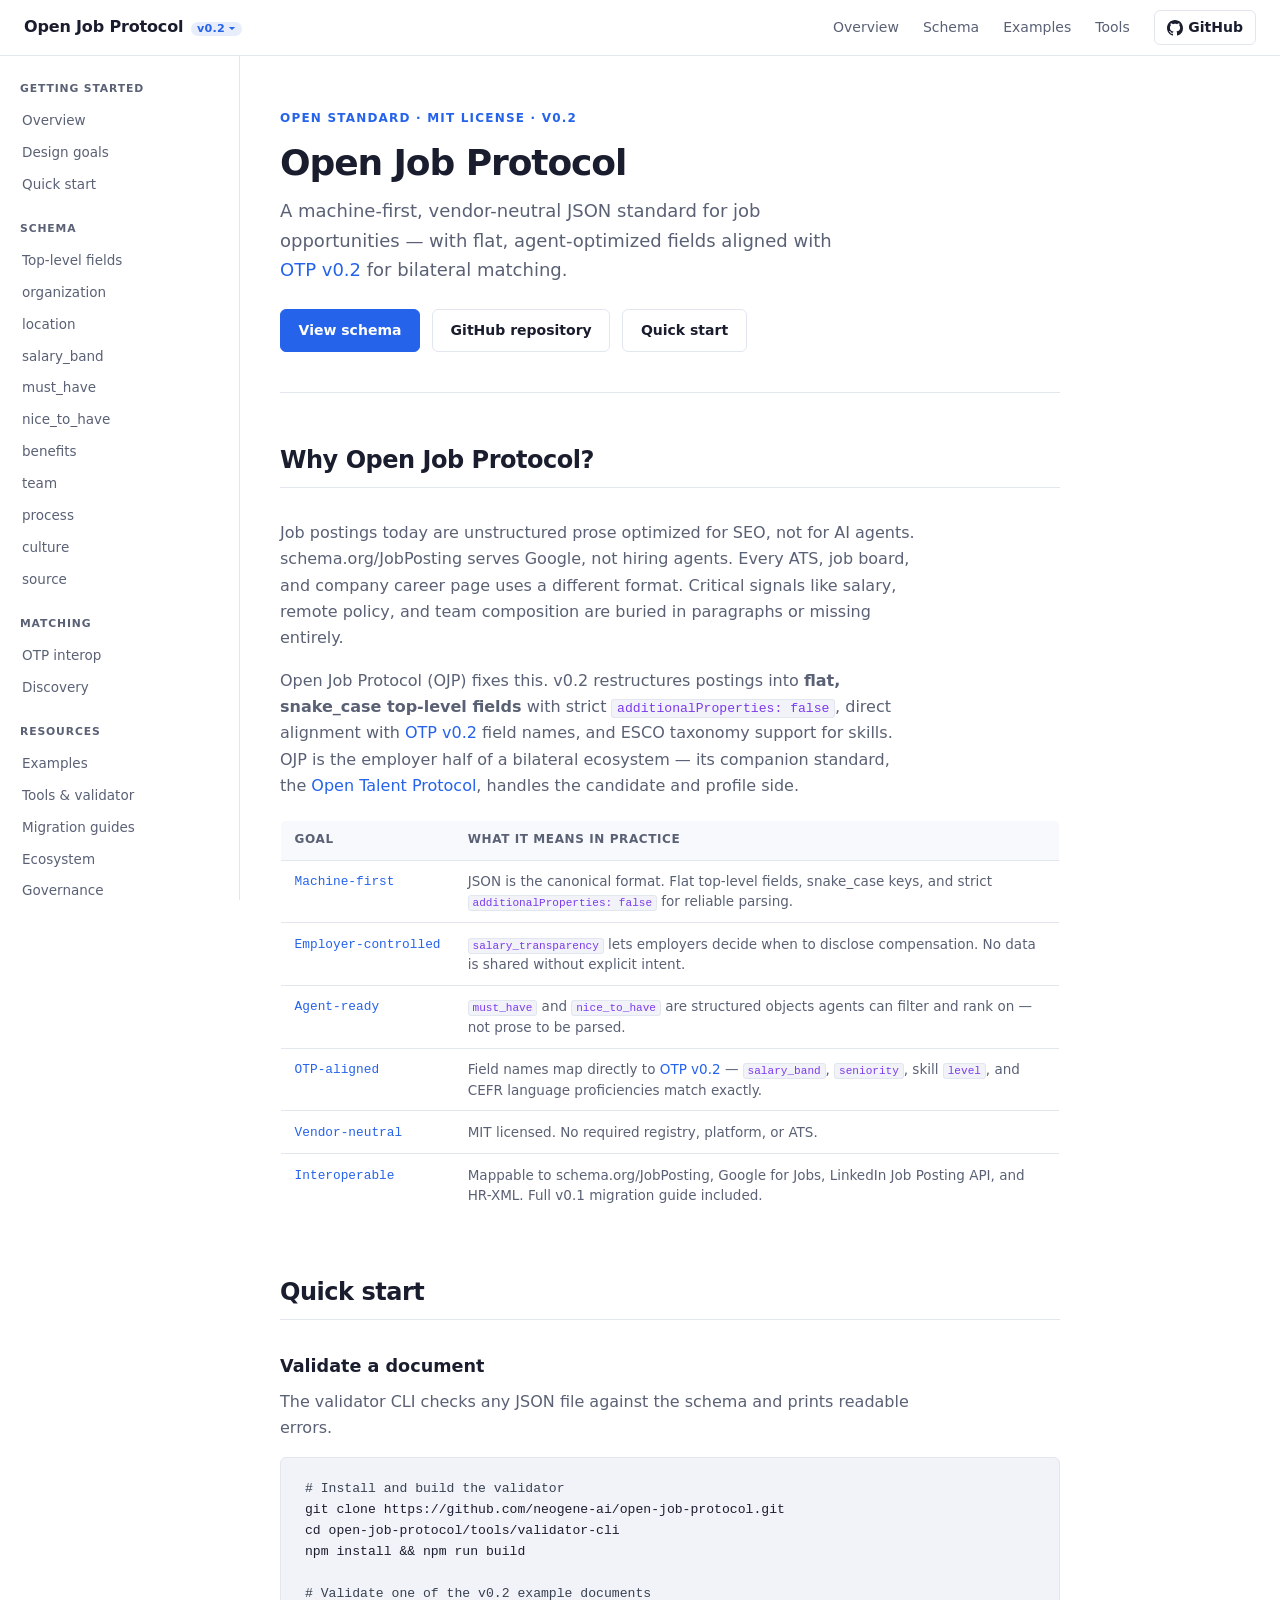
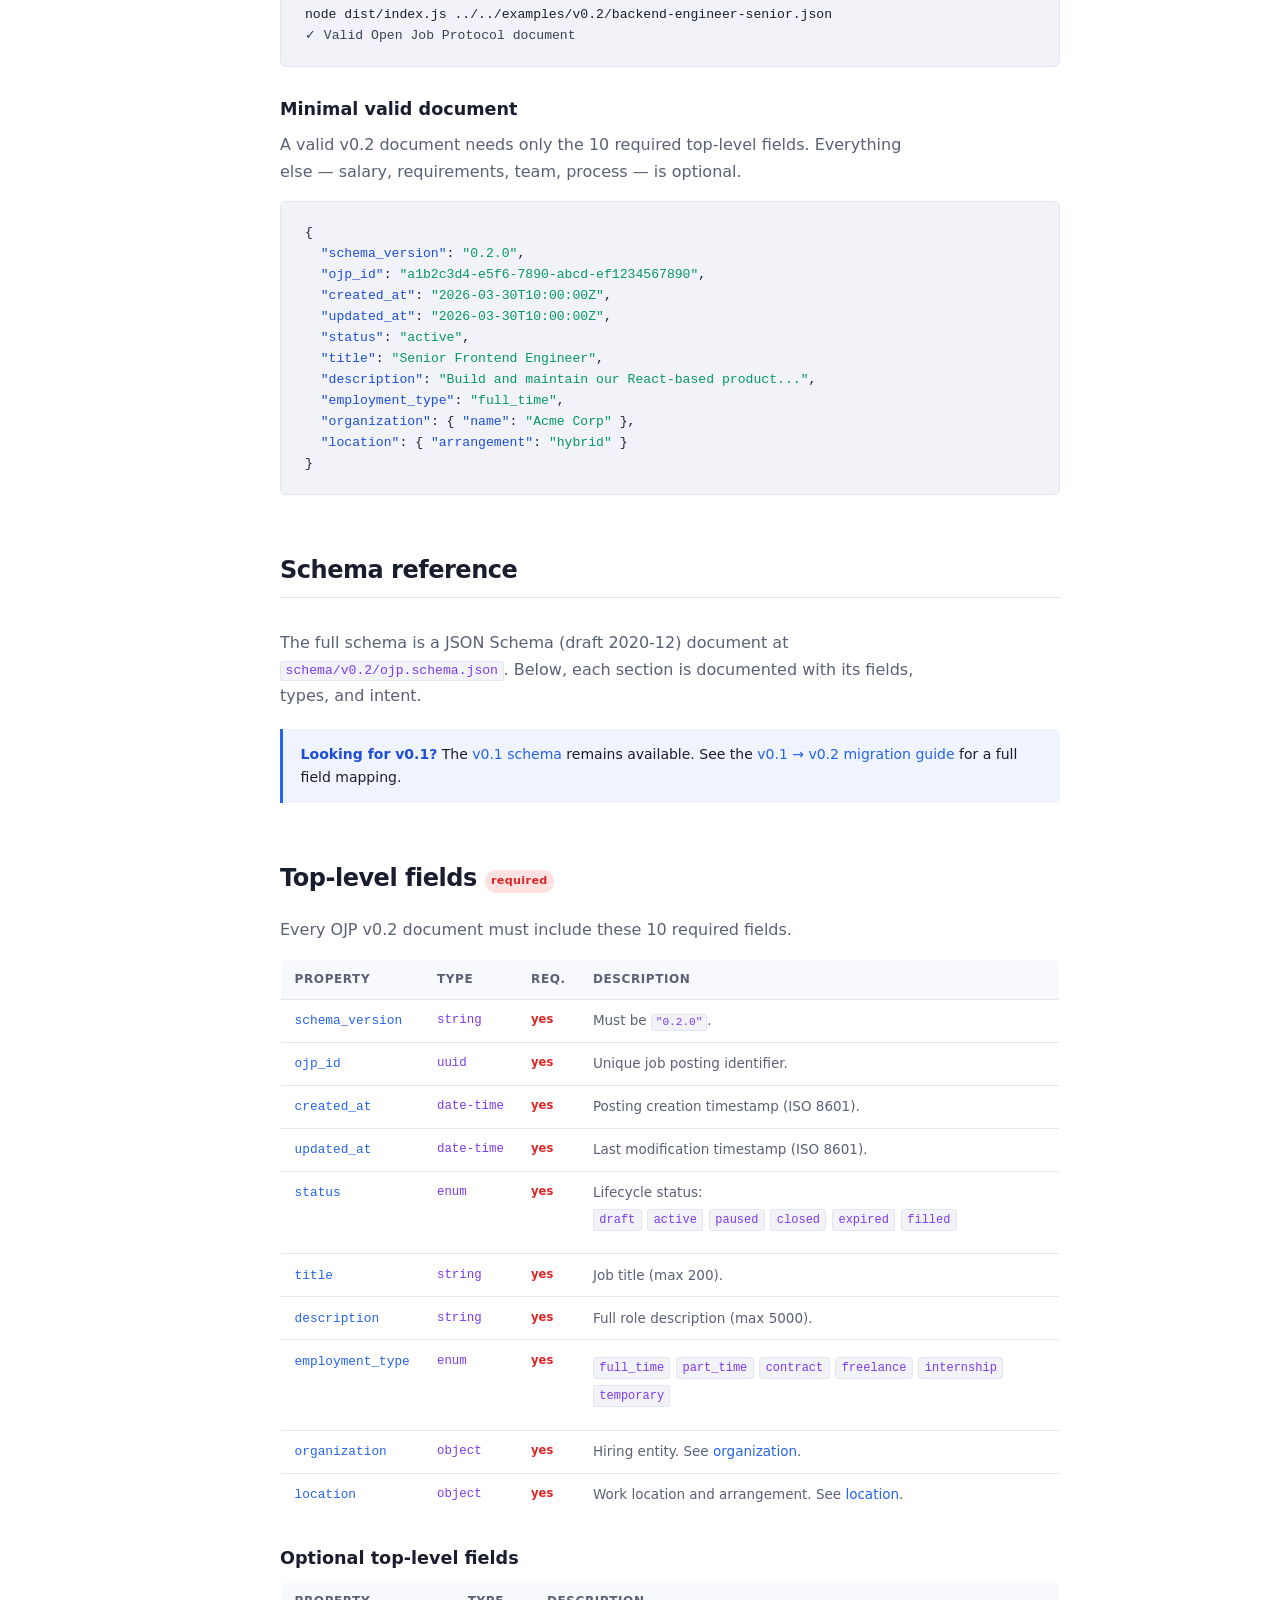
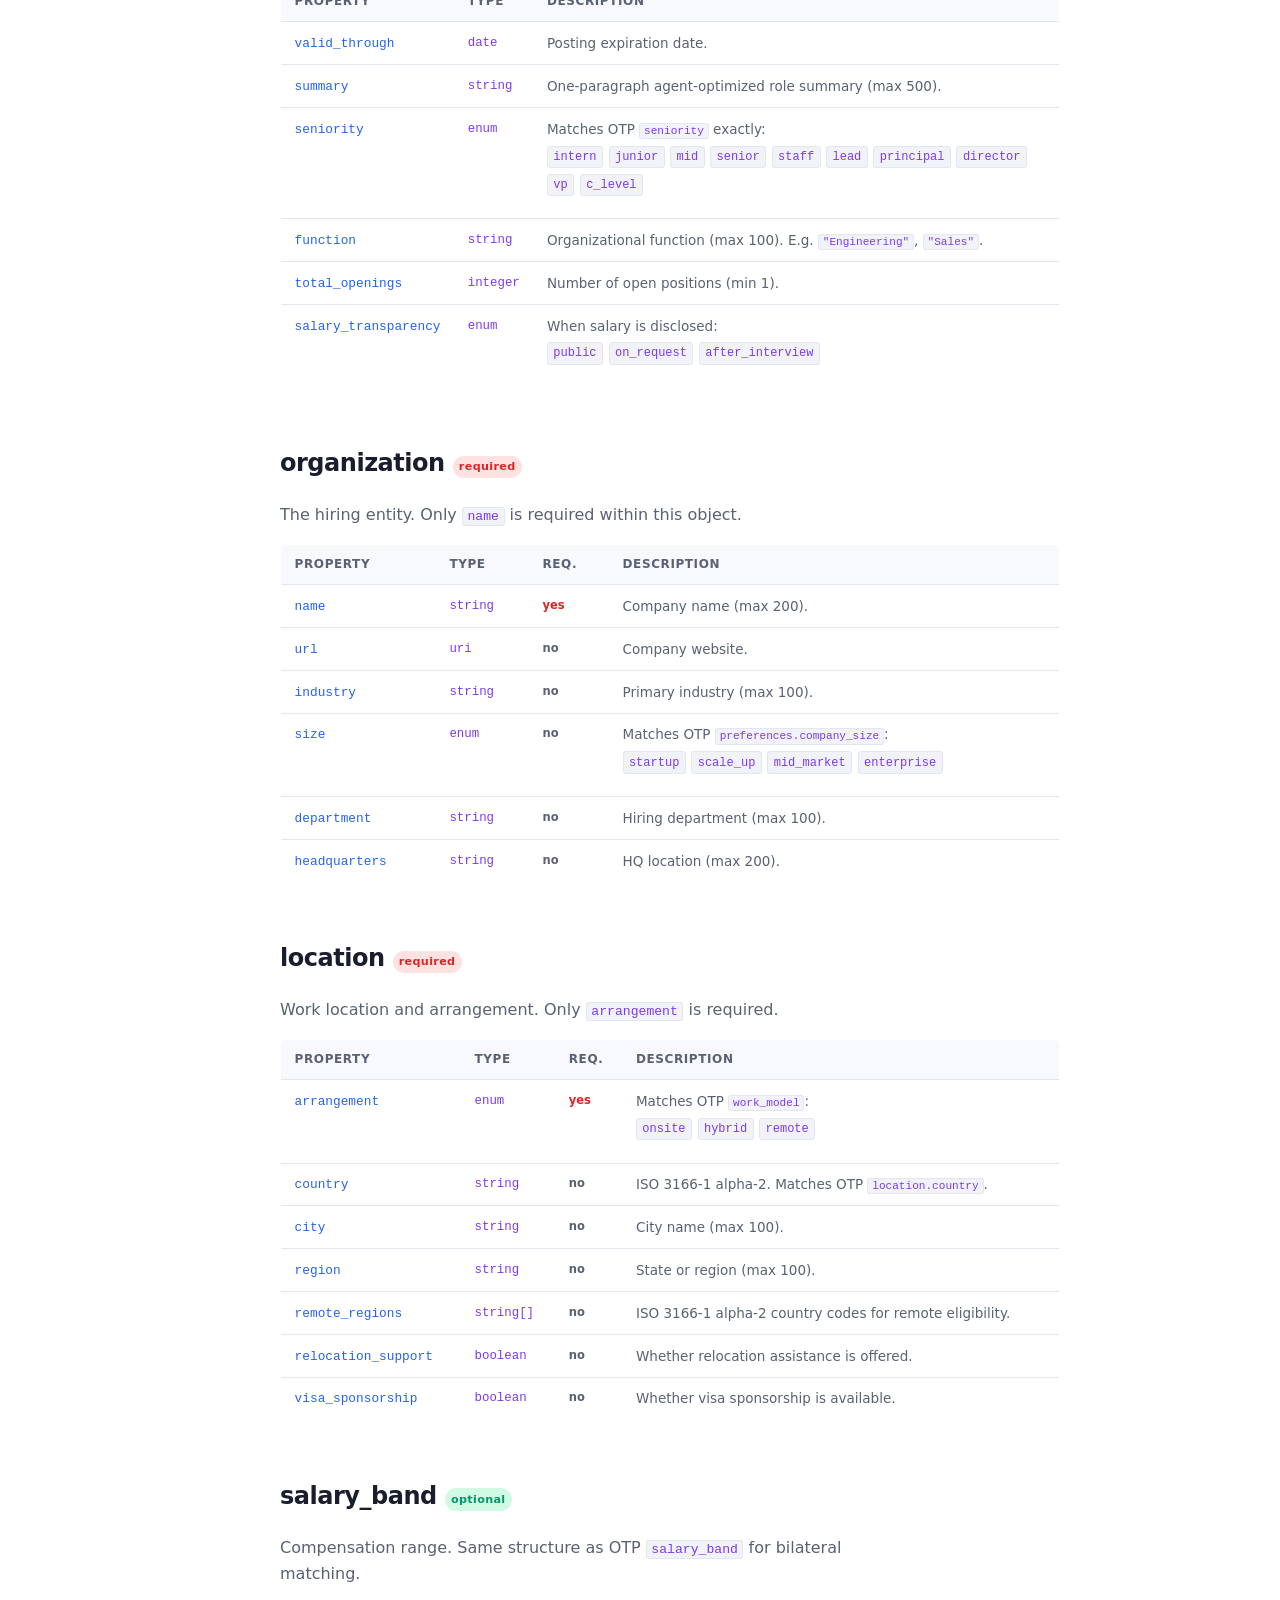
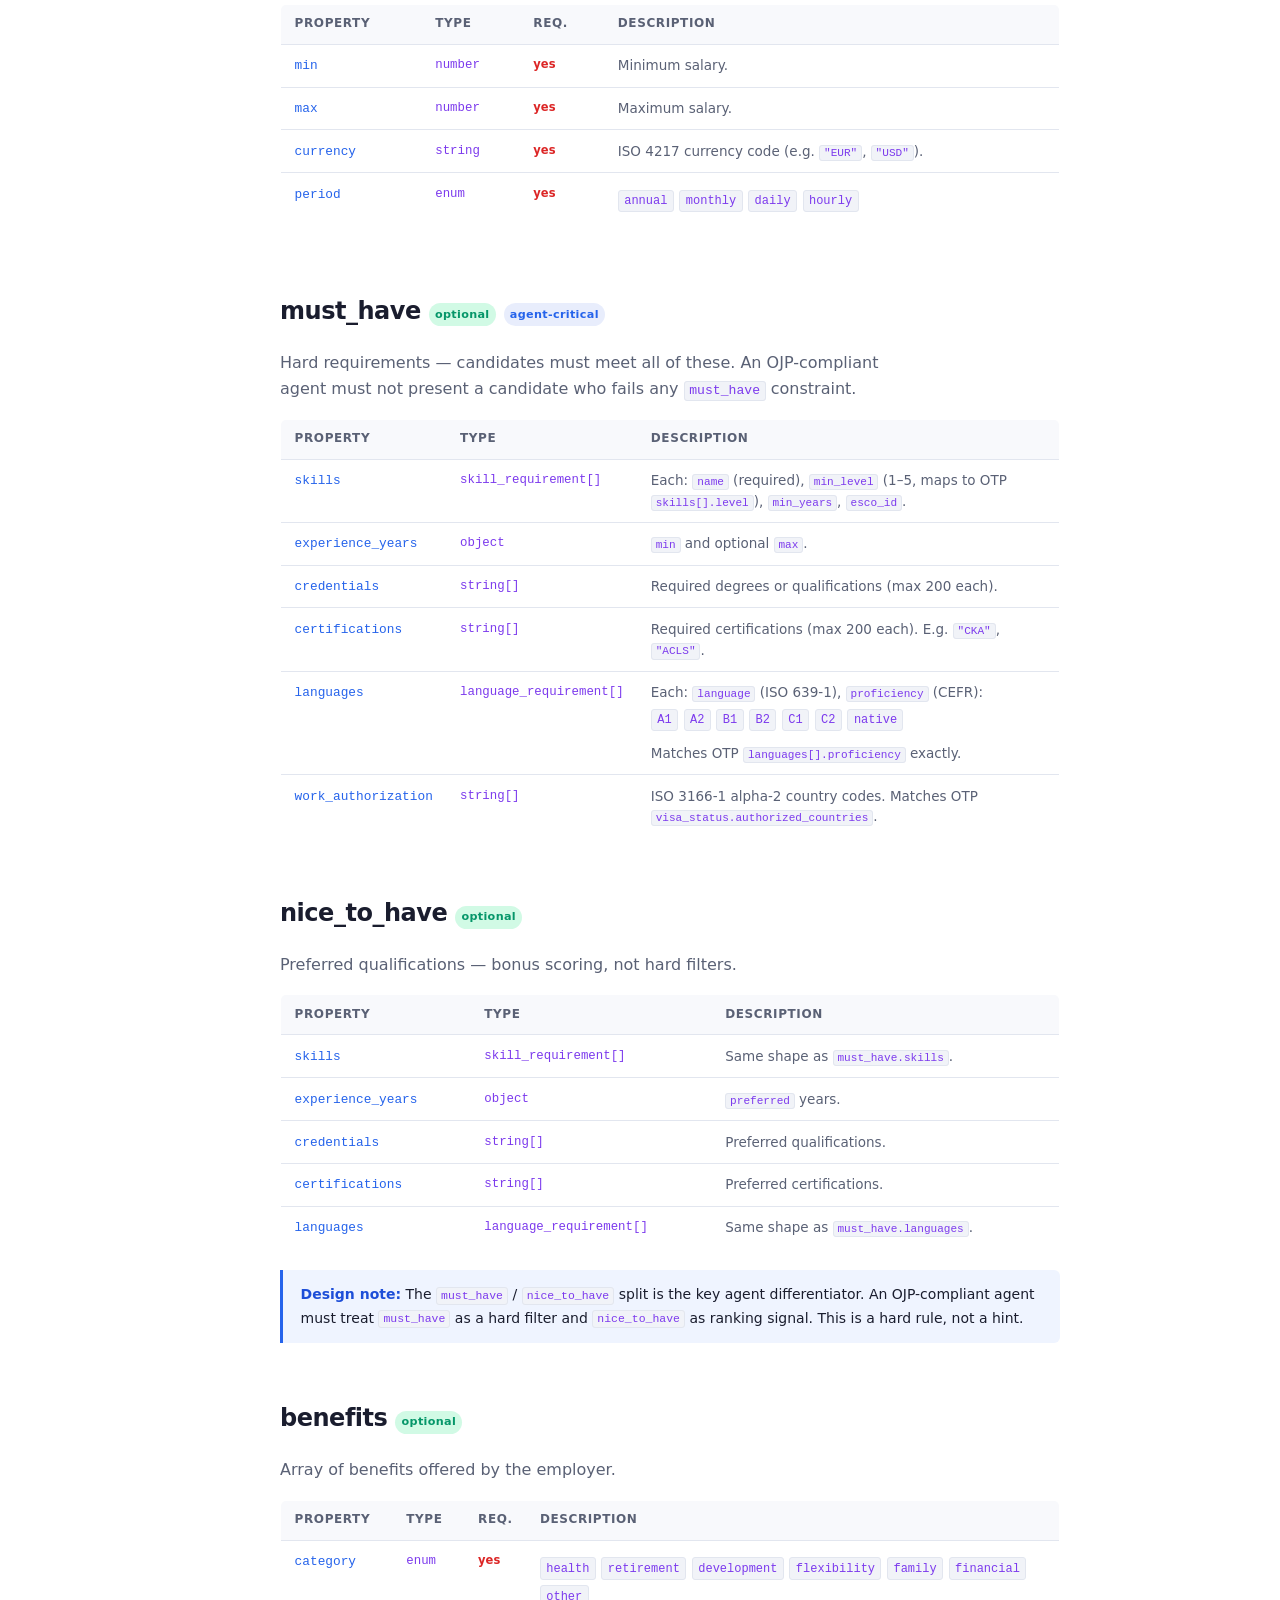
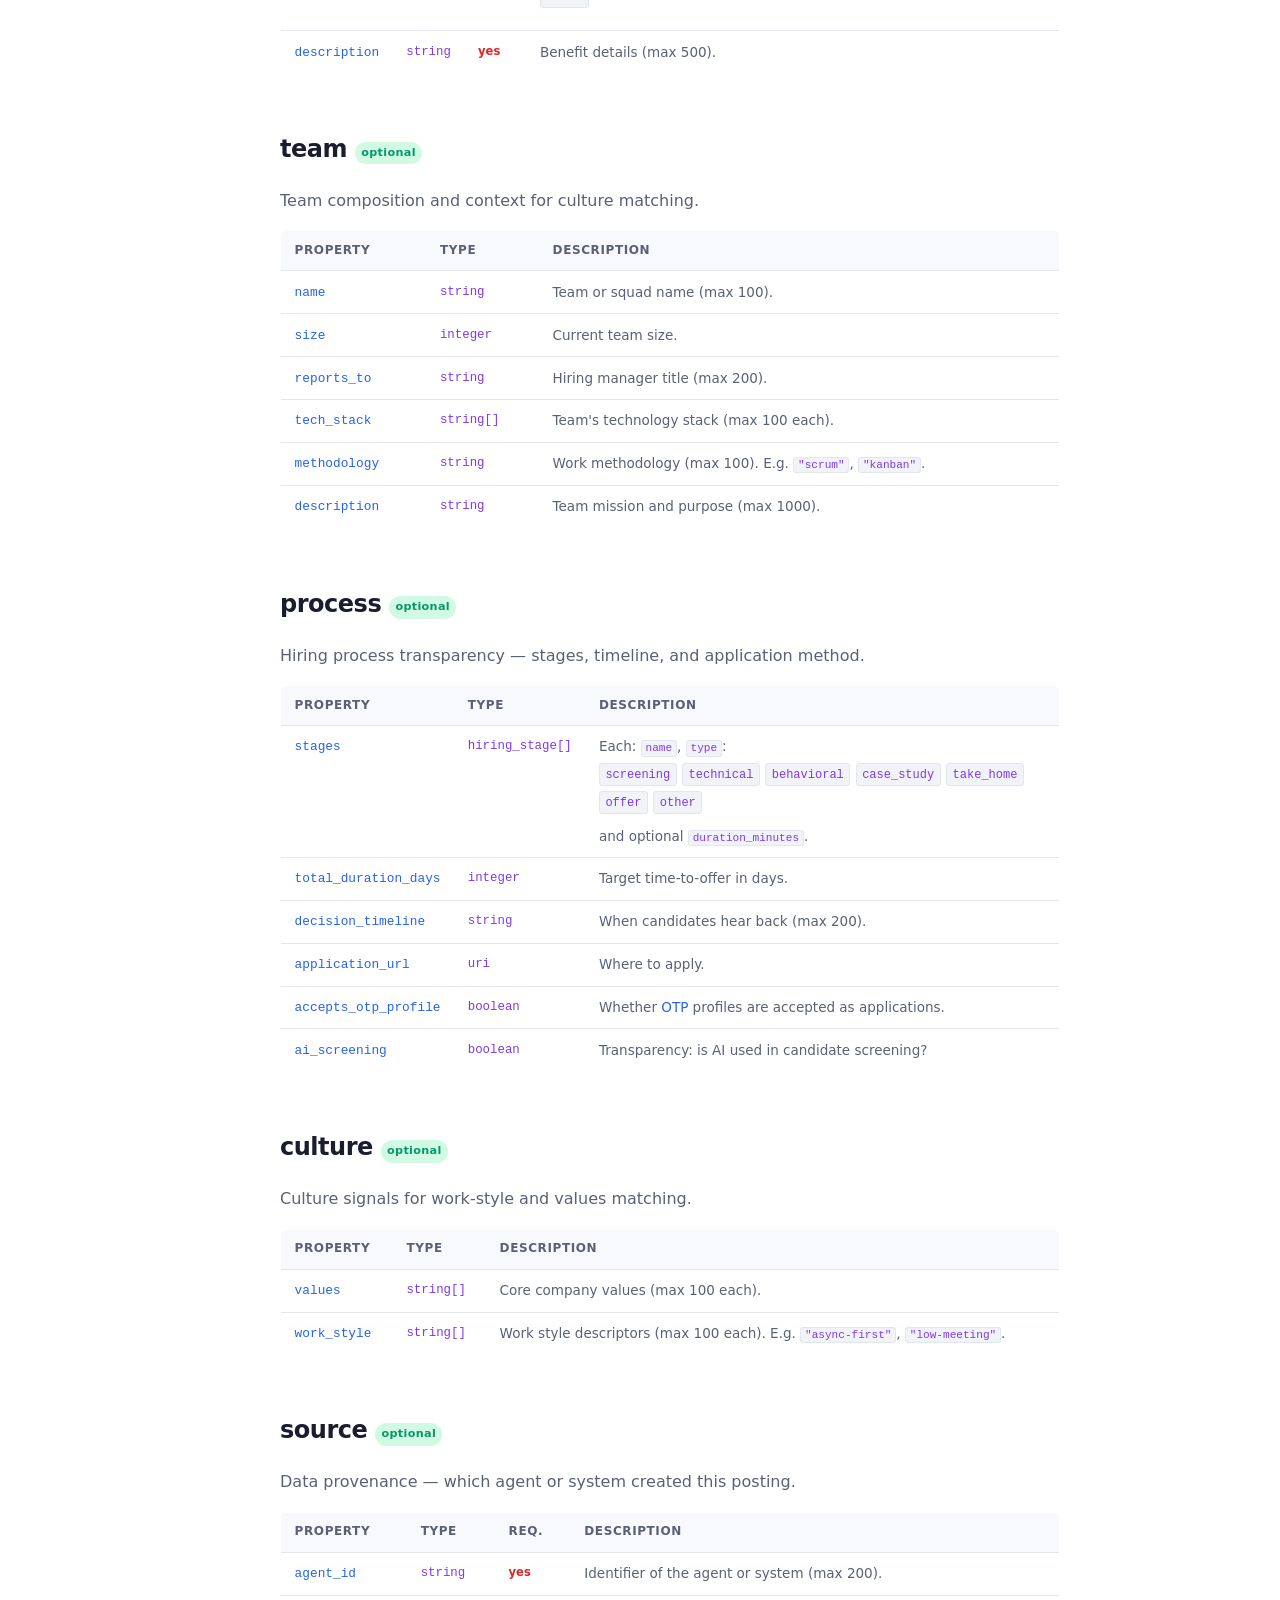
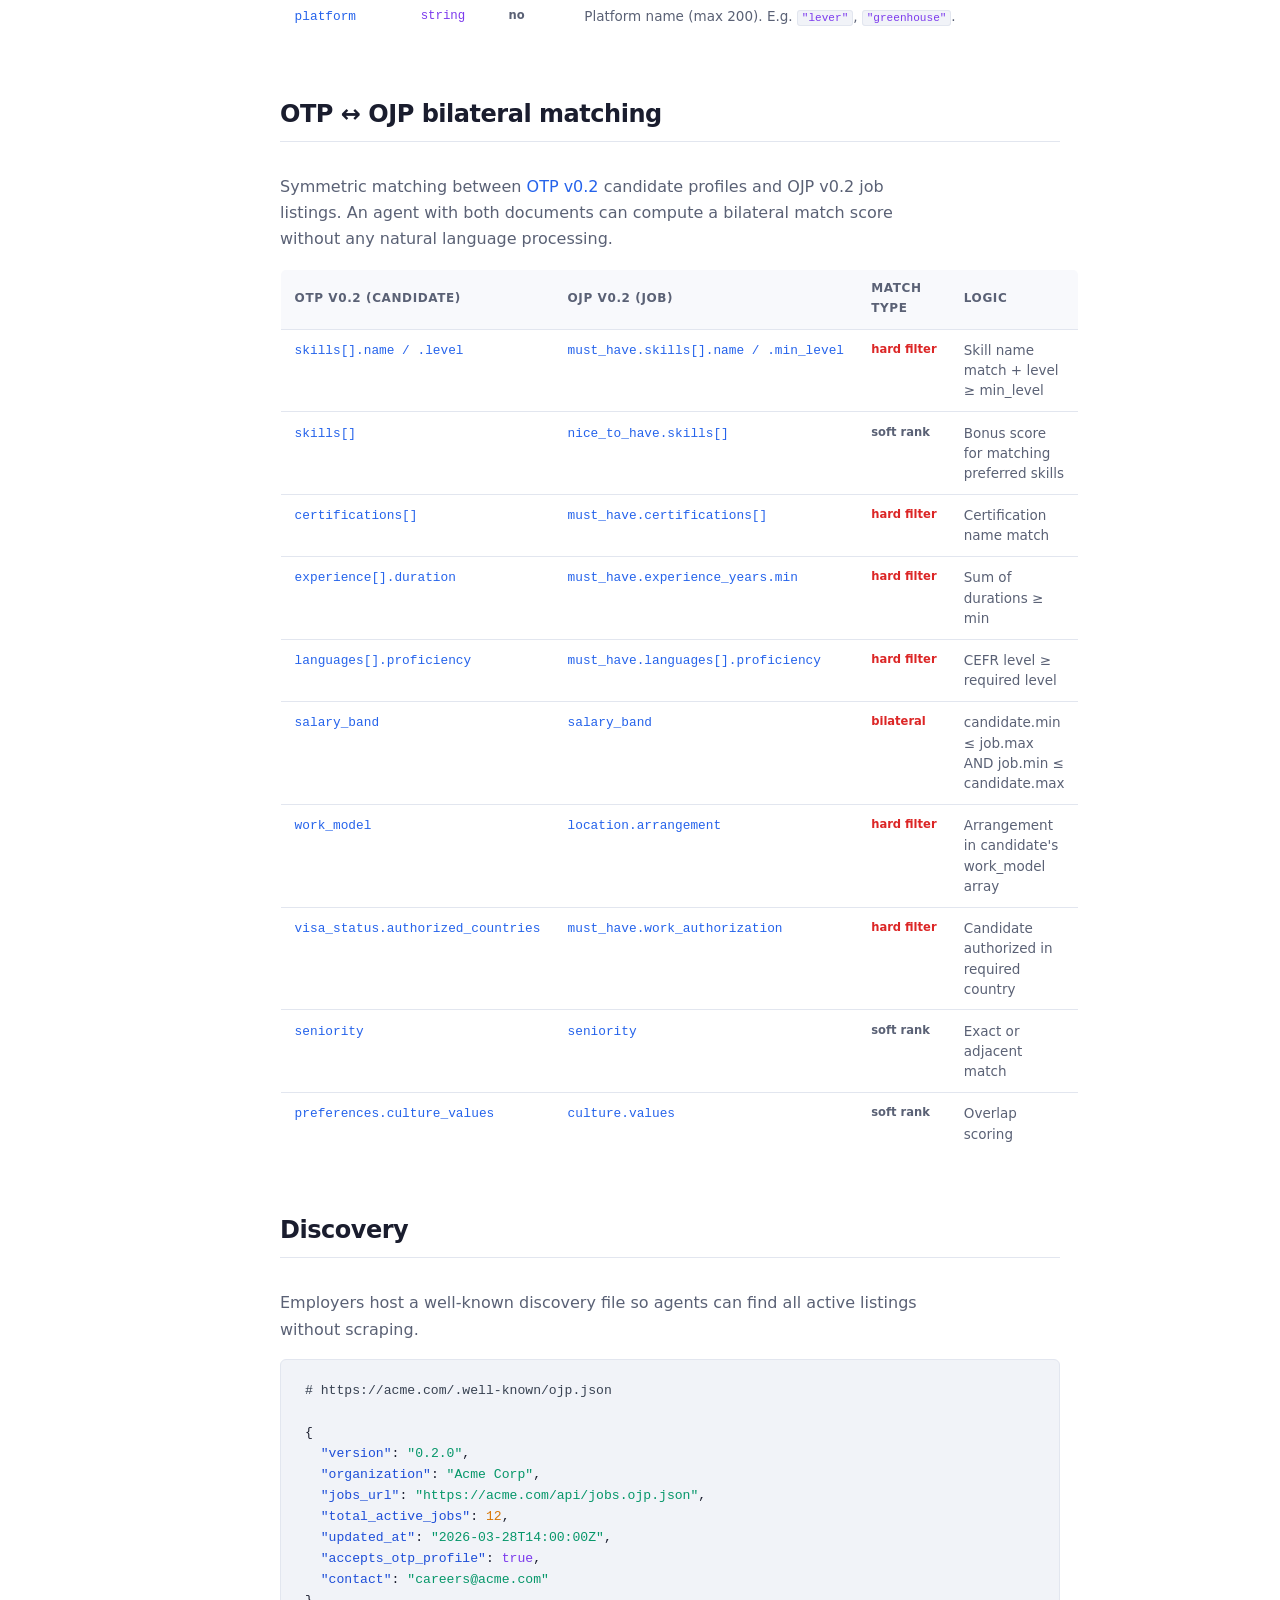
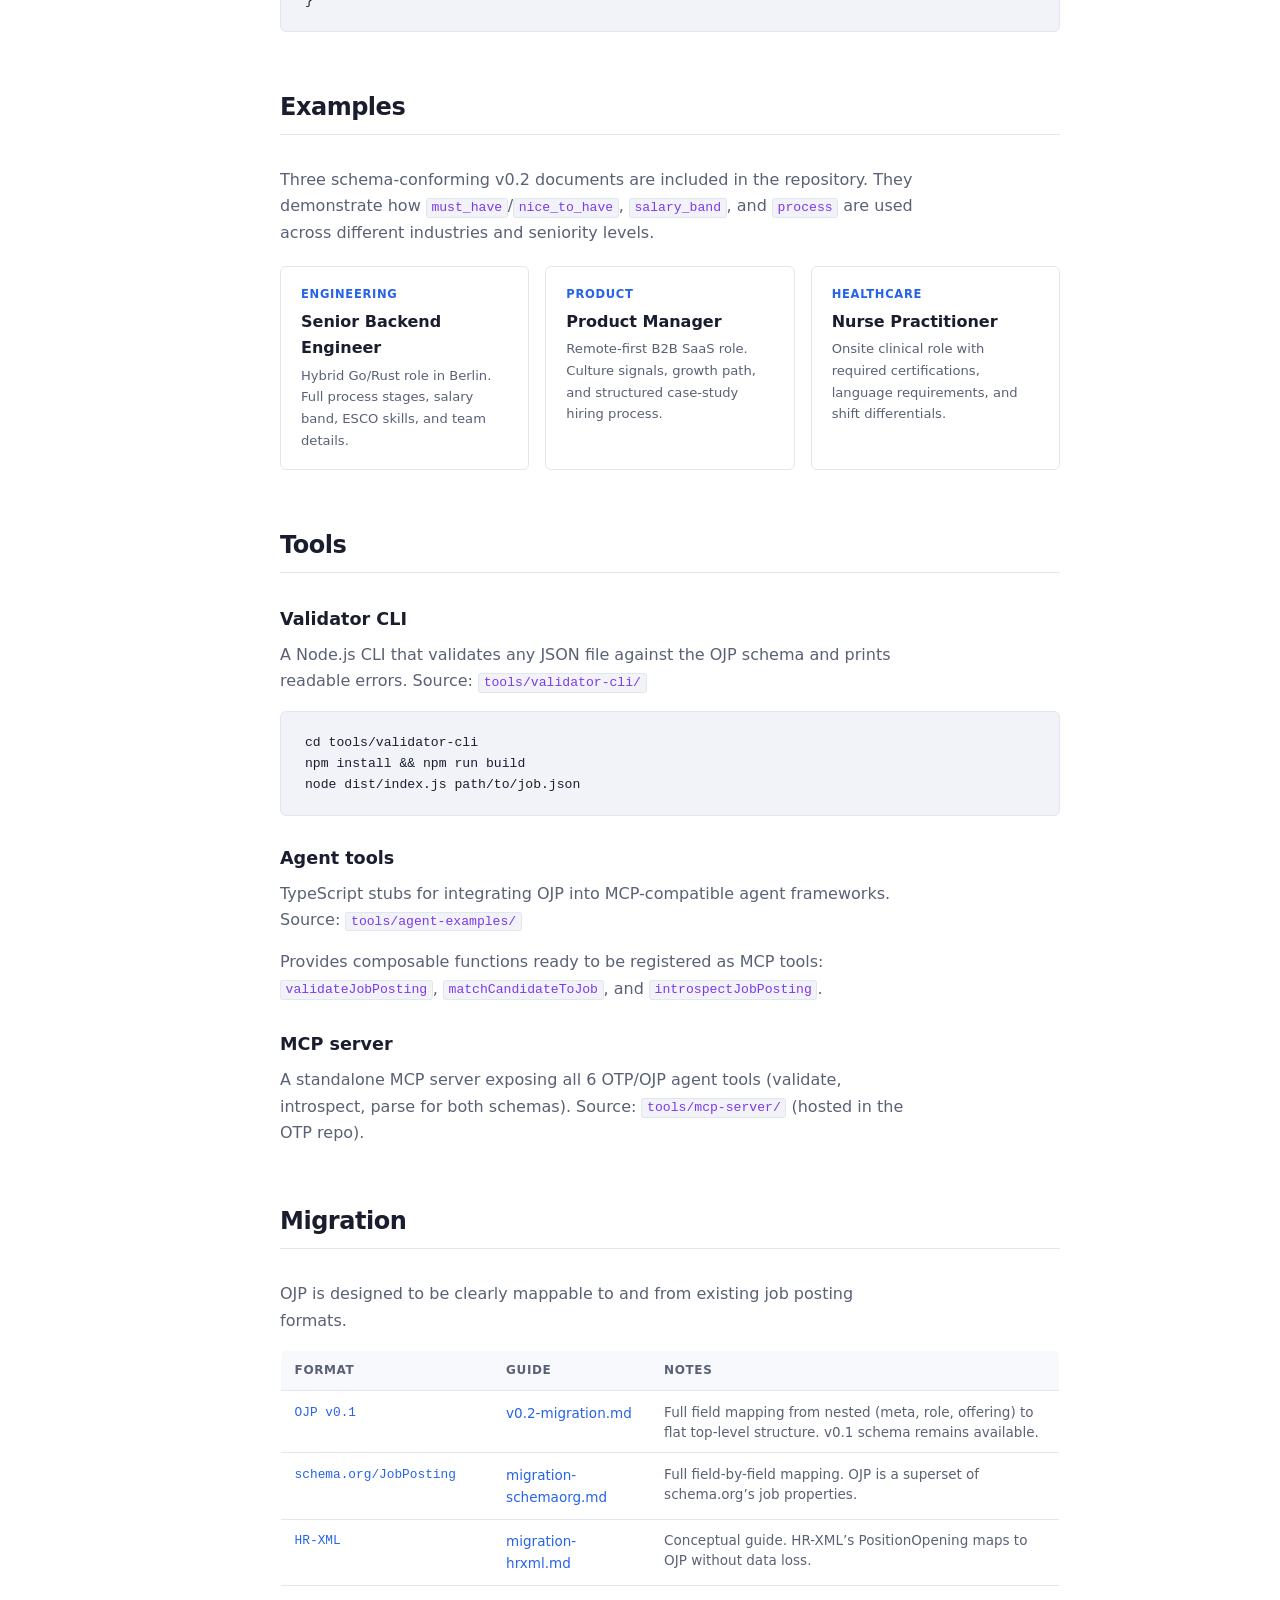
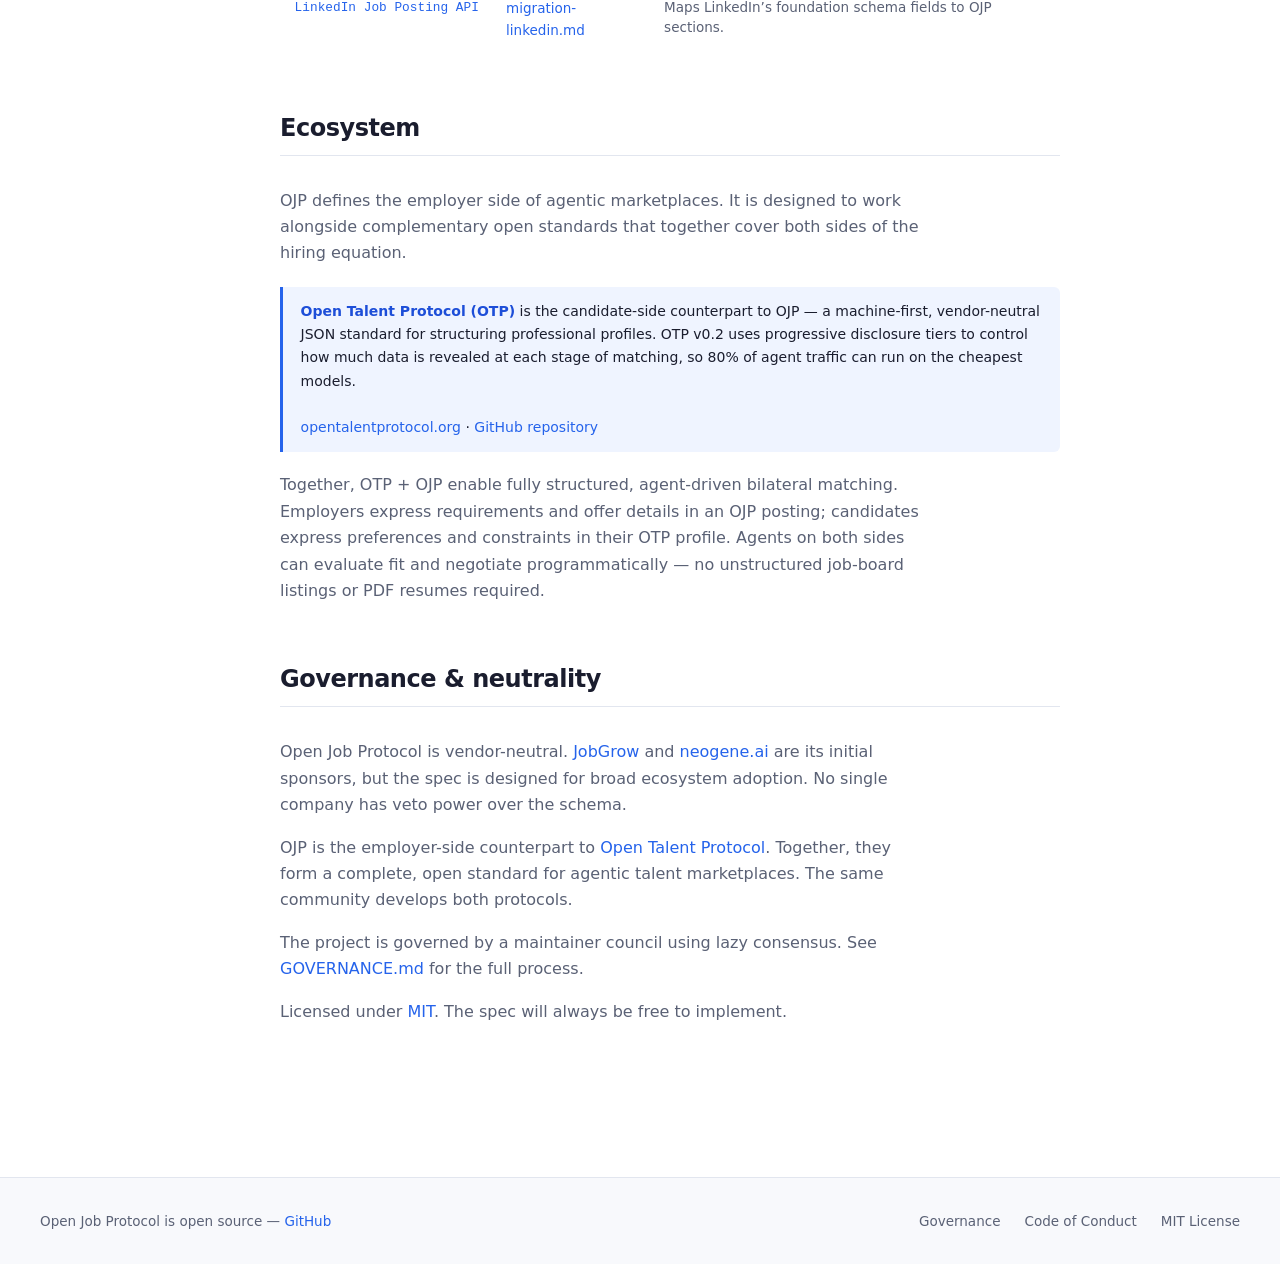
==== commit fee146db: "feat: update openjobprotocol.org with v0.2 schema documentation Add OJP v0.2 schema, examples, and s" ====
--- a/site/index.html
+++ b/site/index.html
@@ -18,10 +18,16 @@
      Top navigation
      ============================================================ -->
 <nav class="top-nav">
-  <a href="#" class="nav-brand">
+  <div class="nav-brand">
     <span class="nav-brand-name">Open Job Protocol</span>
-    <span class="nav-version">v0.1</span>
-  </a>
+    <div class="version-dropdown">
+      <button class="nav-version" aria-haspopup="true" aria-expanded="false">v0.2 <svg class="version-chevron" width="10" height="6" viewBox="0 0 10 6" fill="currentColor"><path d="M1 1l4 4 4-4"/></svg></button>
+      <ul class="version-menu">
+        <li><a href="v0.1.html">v0.1</a></li>
+        <li><a href="./" class="version-current">v0.2 <span class="version-latest">latest</span></a></li>
+      </ul>
+    </div>
+  </div>
   <ul class="nav-links">
     <li><a href="#overview">Overview</a></li>
     <li><a href="#schema">Schema</a></li>
@@ -52,16 +58,17 @@
     <div class="sidebar-section">
       <div class="sidebar-label">Schema</div>
       <ul class="sidebar-nav">
-        <li><a href="#meta">meta</a></li>
-        <li><a href="#role">role</a></li>
+        <li><a href="#top-level">Top-level fields</a></li>
         <li><a href="#organization">organization</a></li>
-        <li><a href="#requirements">requirements</a></li>
-        <li><a href="#offering">offering</a></li>
+        <li><a href="#location">location</a></li>
+        <li><a href="#salary-band">salary_band</a></li>
+        <li><a href="#must-have">must_have</a></li>
+        <li><a href="#nice-to-have">nice_to_have</a></li>
+        <li><a href="#benefits">benefits</a></li>
         <li><a href="#team">team</a></li>
         <li><a href="#process">process</a></li>
         <li><a href="#culture">culture</a></li>
-        <li><a href="#visibility">visibility</a></li>
-        <li><a href="#extensions">extensions</a></li>
+        <li><a href="#source">source</a></li>
       </ul>
     </div>
     <div class="sidebar-section">
@@ -77,6 +84,7 @@
         <li><a href="#examples">Examples</a></li>
         <li><a href="#tools">Tools &amp; validator</a></li>
         <li><a href="#migration">Migration guides</a></li>
+        <li><a href="#ecosystem">Ecosystem</a></li>
         <li><a href="#governance">Governance</a></li>
       </ul>
     </div>
@@ -90,15 +98,16 @@
          Hero
          ====================================================== -->
     <section class="hero" id="overview">
-      <span class="hero-eyebrow">Open Standard &middot; MIT License &middot; v0.1</span>
+      <span class="hero-eyebrow">Open Standard &middot; MIT License &middot; v0.2</span>
       <h1>Open Job Protocol</h1>
       <p class="hero-tagline">
         A machine-first, vendor-neutral JSON standard for job opportunities &mdash;
-        designed for employers, agents, and the agentic talent marketplaces of tomorrow.
-        The counterpart to <a href="https://opentalentprotocol.org" target="_blank" rel="noopener">Open Talent Protocol</a>.
+        with flat, agent-optimized fields aligned with
+        <a href="https://opentalentprotocol.org" target="_blank" rel="noopener">OTP&nbsp;v0.2</a>
+        for bilateral matching.
       </p>
       <div class="hero-actions">
-        <a href="https://github.com/neogene-ai/open-job-protocol/blob/main/schema/openjob-protocol.schema.json"
+        <a href="https://github.com/neogene-ai/open-job-protocol/blob/main/schema/v0.2/ojp.schema.json"
            class="btn btn-primary" target="_blank" rel="noopener">View schema</a>
         <a href="https://github.com/neogene-ai/open-job-protocol"
            class="btn btn-outline" target="_blank" rel="noopener">GitHub repository</a>
@@ -121,9 +130,13 @@
       </p>
 
       <p>
-        Open Job Protocol (OJP) fixes this. It encodes requirements with hard/soft
-        distinctions agents can filter on, compensation and location as structured fields,
-        and hiring process transparency so candidates know what to expect.
+        Open Job Protocol (OJP) fixes this. v0.2 restructures postings into
+        <strong>flat, snake_case top-level fields</strong> with strict <code>additionalProperties: false</code>,
+        direct alignment with <a href="https://opentalentprotocol.org" target="_blank" rel="noopener">OTP&nbsp;v0.2</a>
+        field names, and ESCO taxonomy support for skills. OJP is the employer half of a bilateral ecosystem &mdash;
+        its companion standard, the
+        <a href="https://opentalentprotocol.org" target="_blank" rel="noopener">Open Talent Protocol</a>,
+        handles the candidate and profile side.
       </p>
 
       <table class="prop-table" style="margin-top:1.25rem">
@@ -136,19 +149,19 @@
         <tbody>
           <tr>
             <td class="prop-name">Machine-first</td>
-            <td class="prop-desc">JSON is the canonical format. Rendering to career pages or PDFs is a downstream concern.</td>
+            <td class="prop-desc">JSON is the canonical format. Flat top-level fields, snake_case keys, and strict <code>additionalProperties: false</code> for reliable parsing.</td>
           </tr>
           <tr>
             <td class="prop-name">Employer-controlled</td>
-            <td class="prop-desc">The <code>visibility</code> section lets employers decide what to share publicly vs. after application.</td>
+            <td class="prop-desc"><code>salary_transparency</code> lets employers decide when to disclose compensation. No data is shared without explicit intent.</td>
           </tr>
           <tr>
             <td class="prop-name">Agent-ready</td>
-            <td class="prop-desc"><code>requirements</code> split into <code>must_have</code> and <code>nice_to_have</code> &mdash; agents filter on hard constraints, rank on soft ones.</td>
-          </tr>
-          <tr>
-            <td class="prop-name">OTP-complementary</td>
-            <td class="prop-desc">Fields map directly to <a href="https://opentalentprotocol.org" target="_blank" rel="noopener">Open Talent Protocol</a> for bilateral matching.</td>
+            <td class="prop-desc"><code>must_have</code> and <code>nice_to_have</code> are structured objects agents can filter and rank on &mdash; not prose to be parsed.</td>
+          </tr>
+          <tr>
+            <td class="prop-name">OTP-aligned</td>
+            <td class="prop-desc">Field names map directly to <a href="https://opentalentprotocol.org" target="_blank" rel="noopener">OTP&nbsp;v0.2</a> &mdash; <code>salary_band</code>, <code>seniority</code>, skill <code>level</code>, and CEFR language proficiencies match exactly.</td>
           </tr>
           <tr>
             <td class="prop-name">Vendor-neutral</td>
@@ -156,7 +169,7 @@
           </tr>
           <tr>
             <td class="prop-name">Interoperable</td>
-            <td class="prop-desc">Mappable to schema.org/JobPosting, Google for Jobs, LinkedIn Job Posting API, and HR-XML.</td>
+            <td class="prop-desc">Mappable to schema.org/JobPosting, Google for Jobs, LinkedIn Job Posting API, and HR-XML. Full v0.1 migration guide included.</td>
           </tr>
         </tbody>
       </table>
@@ -177,44 +190,28 @@
 cd open-job-protocol/tools/validator-cli
 npm install &amp;&amp; npm run build
 
-<span class="json-punct"># Validate one of the example documents</span>
-node dist/index.js ../../examples/backend-engineer-senior.json
-<span class="json-punct">&check; Valid Open Job Protocol document</span>
+<span class="json-punct"># Validate one of the v0.2 example documents</span>
+node dist/index.js ../../examples/v0.2/backend-engineer-senior.json
+<span class="json-punct">&#x2713; Valid Open Job Protocol document</span>
 </pre>
 
       <h3>Minimal valid document</h3>
-      <p>Only <code>meta</code>, <code>role</code>, <code>organization</code>, <code>requirements.must_have.skills</code>, and <code>offering.location.arrangement</code> are required. Everything else is optional.</p>
+      <p>
+        A valid v0.2 document needs only the 10 required top-level fields.
+        Everything else &mdash; salary, requirements, team, process &mdash; is optional.
+      </p>
 <pre>
 {
-  <span class="json-key">"$schema"</span>: <span class="json-str">"https://openjobprotocol.org/schema/v0.1.json"</span>,
-  <span class="json-key">"meta"</span>: {
-    <span class="json-key">"version"</span>: <span class="json-str">"0.1"</span>,
-    <span class="json-key">"job_id"</span>: <span class="json-str">"acme-fe-2026-001"</span>,
-    <span class="json-key">"status"</span>: <span class="json-str">"ACTIVE"</span>,
-    <span class="json-key">"created_at"</span>: <span class="json-str">"2026-02-21T10:00:00Z"</span>,
-    <span class="json-key">"updated_at"</span>: <span class="json-str">"2026-02-21T10:00:00Z"</span>
-  },
-  <span class="json-key">"role"</span>: {
-    <span class="json-key">"title"</span>: <span class="json-str">"Senior Frontend Engineer"</span>,
-    <span class="json-key">"description"</span>: <span class="json-str">"Build and maintain our React-based product..."</span>,
-    <span class="json-key">"employment_type"</span>: <span class="json-str">"full_time"</span>
-  },
-  <span class="json-key">"organization"</span>: {
-    <span class="json-key">"name"</span>: <span class="json-str">"Acme Corp"</span>
-  },
-  <span class="json-key">"requirements"</span>: {
-    <span class="json-key">"must_have"</span>: {
-      <span class="json-key">"skills"</span>: [
-        { <span class="json-key">"name"</span>: <span class="json-str">"React"</span> },
-        { <span class="json-key">"name"</span>: <span class="json-str">"TypeScript"</span> }
-      ]
-    }
-  },
-  <span class="json-key">"offering"</span>: {
-    <span class="json-key">"location"</span>: {
-      <span class="json-key">"arrangement"</span>: <span class="json-str">"hybrid"</span>
-    }
-  }
+  <span class="json-key">"schema_version"</span>: <span class="json-str">"0.2.0"</span>,
+  <span class="json-key">"ojp_id"</span>: <span class="json-str">"a1b2c3d4-e5f6-7890-abcd-ef1234567890"</span>,
+  <span class="json-key">"created_at"</span>: <span class="json-str">"2026-03-30T10:00:00Z"</span>,
+  <span class="json-key">"updated_at"</span>: <span class="json-str">"2026-03-30T10:00:00Z"</span>,
+  <span class="json-key">"status"</span>: <span class="json-str">"active"</span>,
+  <span class="json-key">"title"</span>: <span class="json-str">"Senior Frontend Engineer"</span>,
+  <span class="json-key">"description"</span>: <span class="json-str">"Build and maintain our React-based product..."</span>,
+  <span class="json-key">"employment_type"</span>: <span class="json-str">"full_time"</span>,
+  <span class="json-key">"organization"</span>: { <span class="json-key">"name"</span>: <span class="json-str">"Acme Corp"</span> },
+  <span class="json-key">"location"</span>: { <span class="json-key">"arrangement"</span>: <span class="json-str">"hybrid"</span> }
 }
 </pre>
     </section>
@@ -227,132 +224,153 @@
       <hr class="section-divider" />
       <p>
         The full schema is a JSON Schema (draft 2020-12) document at
+        <a href="https://github.com/neogene-ai/open-job-protocol/blob/main/schema/v0.2/ojp.schema.json"
+           target="_blank" rel="noopener"><code>schema/v0.2/ojp.schema.json</code></a>.
+        Below, each section is documented with its fields, types, and intent.
+      </p>
+
+      <div class="callout">
+        <strong>Looking for v0.1?</strong> The
         <a href="https://github.com/neogene-ai/open-job-protocol/blob/main/schema/openjob-protocol.schema.json"
-           target="_blank" rel="noopener"><code>schema/openjob-protocol.schema.json</code></a>.
-        Below, each section is documented with its fields, types, and intent.
-      </p>
-
-      <div class="callout">
-        <strong>Coverage:</strong> The schema covers all 46 fields from the
-        <a href="https://schema.org/JobPosting" target="_blank" rel="noopener">schema.org/JobPosting</a>,
-        Google for Jobs, LinkedIn API, and HR-XML cross-reference model, plus 19 agent-first
-        extensions for a total of 65 distinct fields.
-      </div>
-    </section>
-
-    <!-- ---- meta ------------------------------------------- -->
-    <section class="spec-section" id="meta">
-      <div class="section-meta">
-        <h2>meta</h2>
+           target="_blank" rel="noopener">v0.1 schema</a>
+        remains available. See the
+        <a href="https://github.com/neogene-ai/open-job-protocol/blob/main/docs/v0.2-migration.md"
+           target="_blank" rel="noopener">v0.1 &rarr; v0.2 migration guide</a>
+        for a full field mapping.
+      </div>
+    </section>
+
+    <!-- ---- top-level fields --------------------------------- -->
+    <section class="spec-section" id="top-level">
+      <div class="section-meta">
+        <h2>Top-level fields</h2>
         <span class="badge badge-required">required</span>
       </div>
-      <p>Identifiers and lifecycle metadata for tracking, deduplication, and expiration across ATS platforms and job boards.</p>
+      <p>Every OJP v0.2 document must include these 10 required fields.</p>
+
       <table class="prop-table">
         <thead><tr><th>Property</th><th>Type</th><th>Req.</th><th>Description</th></tr></thead>
         <tbody>
           <tr>
-            <td class="prop-name">version</td>
+            <td class="prop-name">schema_version</td>
             <td class="prop-type">string</td>
             <td class="prop-req req-yes">yes</td>
-            <td class="prop-desc">Must be <code>"0.1"</code>. Used by parsers to select the correct validation rules.</td>
-          </tr>
-          <tr>
-            <td class="prop-name">job_id</td>
-            <td class="prop-type">string</td>
-            <td class="prop-req req-yes">yes</td>
-            <td class="prop-desc">Globally unique job identifier (URI, UUID, or requisition ID). Maps to schema.org <code>identifier</code>.</td>
+            <td class="prop-desc">Must be <code>"0.2.0"</code>.</td>
+          </tr>
+          <tr>
+            <td class="prop-name">ojp_id</td>
+            <td class="prop-type">uuid</td>
+            <td class="prop-req req-yes">yes</td>
+            <td class="prop-desc">Unique job posting identifier.</td>
+          </tr>
+          <tr>
+            <td class="prop-name">created_at</td>
+            <td class="prop-type">date-time</td>
+            <td class="prop-req req-yes">yes</td>
+            <td class="prop-desc">Posting creation timestamp (ISO 8601).</td>
+          </tr>
+          <tr>
+            <td class="prop-name">updated_at</td>
+            <td class="prop-type">date-time</td>
+            <td class="prop-req req-yes">yes</td>
+            <td class="prop-desc">Last modification timestamp (ISO 8601).</td>
           </tr>
           <tr>
             <td class="prop-name">status</td>
             <td class="prop-type">enum</td>
             <td class="prop-req req-yes">yes</td>
             <td class="prop-desc">
-              Current posting state:
-              <div class="enum-list">
-                <span class="enum-val">DRAFT</span><span class="enum-val">ACTIVE</span><span class="enum-val">PAUSED</span>
-                <span class="enum-val">CLOSED</span><span class="enum-val">EXPIRED</span><span class="enum-val">FILLED</span>
-              </div>
-            </td>
-          </tr>
-          <tr>
-            <td class="prop-name">created_at</td>
-            <td class="prop-type">date-time</td>
-            <td class="prop-req req-yes">yes</td>
-            <td class="prop-desc">When the posting was first published. Maps to schema.org <code>datePosted</code>.</td>
-          </tr>
-          <tr>
-            <td class="prop-name">updated_at</td>
-            <td class="prop-type">date-time</td>
-            <td class="prop-req req-yes">yes</td>
-            <td class="prop-desc">Last modification timestamp.</td>
-          </tr>
-          <tr>
-            <td class="prop-name">valid_through</td>
-            <td class="prop-type">date-time</td>
-            <td class="prop-req req-no">no</td>
-            <td class="prop-desc">Posting expiration date. Maps to schema.org <code>validThrough</code>.</td>
-          </tr>
-          <tr>
-            <td class="prop-name">source</td>
+              Lifecycle status:
+              <div class="enum-list">
+                <span class="enum-val">draft</span><span class="enum-val">active</span><span class="enum-val">paused</span>
+                <span class="enum-val">closed</span><span class="enum-val">expired</span><span class="enum-val">filled</span>
+              </div>
+            </td>
+          </tr>
+          <tr>
+            <td class="prop-name">title</td>
             <td class="prop-type">string</td>
-            <td class="prop-req req-no">no</td>
-            <td class="prop-desc">Origin ATS or system (e.g. <code>"lever"</code>, <code>"greenhouse"</code>, <code>"direct"</code>).</td>
-          </tr>
-          <tr>
-            <td class="prop-name">source_url</td>
-            <td class="prop-type">uri</td>
-            <td class="prop-req req-no">no</td>
-            <td class="prop-desc">Canonical URL of the posting. Maps to schema.org <code>url</code>.</td>
-          </tr>
-          <tr>
-            <td class="prop-name">locale</td>
+            <td class="prop-req req-yes">yes</td>
+            <td class="prop-desc">Job title (max 200).</td>
+          </tr>
+          <tr>
+            <td class="prop-name">description</td>
             <td class="prop-type">string</td>
-            <td class="prop-req req-no">no</td>
-            <td class="prop-desc">BCP 47 language tag. Default: <code>"en"</code>.</td>
-          </tr>
-        </tbody>
-      </table>
-    </section>
-
-    <!-- ---- role --------------------------------------------- -->
-    <section class="spec-section" id="role">
-      <div class="section-meta">
-        <h2>role</h2>
-        <span class="badge badge-required">required</span>
-      </div>
-      <p>The substantive content of the job posting &mdash; what the role is and what it involves.</p>
-      <table class="prop-table">
-        <thead><tr><th>Property</th><th>Type</th><th>Req.</th><th>Description</th></tr></thead>
-        <tbody>
-          <tr><td class="prop-name">title</td><td class="prop-type">string</td><td class="prop-req req-yes">yes</td><td class="prop-desc">Job title. Maps to schema.org <code>title</code>.</td></tr>
-          <tr><td class="prop-name">description</td><td class="prop-type">string</td><td class="prop-req req-yes">yes</td><td class="prop-desc">Full job description (markdown). Maps to schema.org <code>description</code>.</td></tr>
-          <tr><td class="prop-name">role_summary</td><td class="prop-type">string</td><td class="prop-req req-no">no</td><td class="prop-desc">1&ndash;3 sentence agent-optimized summary for quick screening.</td></tr>
-          <tr><td class="prop-name">function</td><td class="prop-type">string</td><td class="prop-req req-no">no</td><td class="prop-desc">Standardized function (e.g. <code>"Engineering"</code>, <code>"Sales"</code>). Maps to schema.org <code>occupationalCategory</code>.</td></tr>
-          <tr>
-            <td class="prop-name">seniority</td><td class="prop-type">enum</td><td class="prop-req req-no">no</td>
-            <td class="prop-desc">
-              <div class="enum-list">
-                <span class="enum-val">intern</span><span class="enum-val">junior</span><span class="enum-val">mid</span>
-                <span class="enum-val">senior</span><span class="enum-val">staff</span><span class="enum-val">principal</span>
-                <span class="enum-val">lead</span><span class="enum-val">director</span><span class="enum-val">vp</span><span class="enum-val">c_level</span>
-              </div>
-            </td>
-          </tr>
-          <tr>
-            <td class="prop-name">employment_type</td><td class="prop-type">enum</td><td class="prop-req req-yes">yes</td>
+            <td class="prop-req req-yes">yes</td>
+            <td class="prop-desc">Full role description (max 5000).</td>
+          </tr>
+          <tr>
+            <td class="prop-name">employment_type</td>
+            <td class="prop-type">enum</td>
+            <td class="prop-req req-yes">yes</td>
             <td class="prop-desc">
               <div class="enum-list">
                 <span class="enum-val">full_time</span><span class="enum-val">part_time</span><span class="enum-val">contract</span>
                 <span class="enum-val">freelance</span><span class="enum-val">internship</span><span class="enum-val">temporary</span>
               </div>
-              Maps to schema.org <code>employmentType</code>.
-            </td>
-          </tr>
-          <tr><td class="prop-name">total_openings</td><td class="prop-type">integer</td><td class="prop-req req-no">no</td><td class="prop-desc">Number of positions. Maps to schema.org <code>totalJobOpenings</code>.</td></tr>
-          <tr><td class="prop-name">responsibilities</td><td class="prop-type">string[]</td><td class="prop-req req-no">no</td><td class="prop-desc">Key responsibilities (&le;7 items recommended). Maps to schema.org <code>responsibilities</code>.</td></tr>
-          <tr><td class="prop-name">work_hours</td><td class="prop-type">string</td><td class="prop-req req-no">no</td><td class="prop-desc">Working hours description. Maps to schema.org <code>workHours</code>.</td></tr>
-          <tr><td class="prop-name">job_start_date</td><td class="prop-type">date</td><td class="prop-req req-no">no</td><td class="prop-desc">Expected start date. Maps to schema.org <code>jobStartDate</code>.</td></tr>
-          <tr><td class="prop-name">immediate_start</td><td class="prop-type">boolean</td><td class="prop-req req-no">no</td><td class="prop-desc">Position available immediately. Maps to schema.org <code>jobImmediateStart</code>.</td></tr>
+            </td>
+          </tr>
+          <tr>
+            <td class="prop-name">organization</td>
+            <td class="prop-type">object</td>
+            <td class="prop-req req-yes">yes</td>
+            <td class="prop-desc">Hiring entity. See <a href="#organization">organization</a>.</td>
+          </tr>
+          <tr>
+            <td class="prop-name">location</td>
+            <td class="prop-type">object</td>
+            <td class="prop-req req-yes">yes</td>
+            <td class="prop-desc">Work location and arrangement. See <a href="#location">location</a>.</td>
+          </tr>
+        </tbody>
+      </table>
+
+      <h3>Optional top-level fields</h3>
+      <table class="prop-table">
+        <thead><tr><th>Property</th><th>Type</th><th>Description</th></tr></thead>
+        <tbody>
+          <tr>
+            <td class="prop-name">valid_through</td>
+            <td class="prop-type">date</td>
+            <td class="prop-desc">Posting expiration date.</td>
+          </tr>
+          <tr>
+            <td class="prop-name">summary</td>
+            <td class="prop-type">string</td>
+            <td class="prop-desc">One-paragraph agent-optimized role summary (max 500).</td>
+          </tr>
+          <tr>
+            <td class="prop-name">seniority</td>
+            <td class="prop-type">enum</td>
+            <td class="prop-desc">
+              Matches OTP <code>seniority</code> exactly:
+              <div class="enum-list">
+                <span class="enum-val">intern</span><span class="enum-val">junior</span><span class="enum-val">mid</span>
+                <span class="enum-val">senior</span><span class="enum-val">staff</span><span class="enum-val">lead</span>
+                <span class="enum-val">principal</span><span class="enum-val">director</span><span class="enum-val">vp</span><span class="enum-val">c_level</span>
+              </div>
+            </td>
+          </tr>
+          <tr>
+            <td class="prop-name">function</td>
+            <td class="prop-type">string</td>
+            <td class="prop-desc">Organizational function (max 100). E.g. <code>"Engineering"</code>, <code>"Sales"</code>.</td>
+          </tr>
+          <tr>
+            <td class="prop-name">total_openings</td>
+            <td class="prop-type">integer</td>
+            <td class="prop-desc">Number of open positions (min 1).</td>
+          </tr>
+          <tr>
+            <td class="prop-name">salary_transparency</td>
+            <td class="prop-type">enum</td>
+            <td class="prop-desc">
+              When salary is disclosed:
+              <div class="enum-list">
+                <span class="enum-val">public</span><span class="enum-val">on_request</span><span class="enum-val">after_interview</span>
+              </div>
+            </td>
+          </tr>
         </tbody>
       </table>
     </section>
@@ -363,162 +381,158 @@
         <h2>organization</h2>
         <span class="badge badge-required">required</span>
       </div>
-      <p>The hiring entity. Only <code>name</code> is required within this section.</p>
+      <p>The hiring entity. Only <code>name</code> is required within this object.</p>
       <table class="prop-table">
         <thead><tr><th>Property</th><th>Type</th><th>Req.</th><th>Description</th></tr></thead>
         <tbody>
-          <tr><td class="prop-name">name</td><td class="prop-type">string</td><td class="prop-req req-yes">yes</td><td class="prop-desc">Company name. Maps to schema.org <code>hiringOrganization.name</code>.</td></tr>
+          <tr><td class="prop-name">name</td><td class="prop-type">string</td><td class="prop-req req-yes">yes</td><td class="prop-desc">Company name (max 200).</td></tr>
           <tr><td class="prop-name">url</td><td class="prop-type">uri</td><td class="prop-req req-no">no</td><td class="prop-desc">Company website.</td></tr>
-          <tr><td class="prop-name">logo_url</td><td class="prop-type">uri</td><td class="prop-req req-no">no</td><td class="prop-desc">Company logo image URL.</td></tr>
-          <tr><td class="prop-name">industry</td><td class="prop-type">string</td><td class="prop-req req-no">no</td><td class="prop-desc">Primary industry (NAICS code or free-text). Maps to schema.org <code>industry</code>.</td></tr>
+          <tr><td class="prop-name">industry</td><td class="prop-type">string</td><td class="prop-req req-no">no</td><td class="prop-desc">Primary industry (max 100).</td></tr>
           <tr>
             <td class="prop-name">size</td><td class="prop-type">enum</td><td class="prop-req req-no">no</td>
             <td class="prop-desc">
+              Matches OTP <code>preferences.company_size</code>:
               <div class="enum-list">
                 <span class="enum-val">startup</span><span class="enum-val">scale_up</span><span class="enum-val">mid_market</span><span class="enum-val">enterprise</span>
               </div>
             </td>
           </tr>
-          <tr><td class="prop-name">department</td><td class="prop-type">string</td><td class="prop-req req-no">no</td><td class="prop-desc">Hiring department or division. Maps to schema.org <code>employmentUnit</code>.</td></tr>
-          <tr><td class="prop-name">founded</td><td class="prop-type">integer</td><td class="prop-req req-no">no</td><td class="prop-desc">Year founded.</td></tr>
-          <tr><td class="prop-name">headquarters</td><td class="prop-type">string</td><td class="prop-req req-no">no</td><td class="prop-desc">HQ location.</td></tr>
-        </tbody>
-      </table>
-    </section>
-
-    <!-- ---- requirements ------------------------------------- -->
-    <section class="spec-section" id="requirements">
-      <div class="section-meta">
-        <h2>requirements</h2>
+          <tr><td class="prop-name">department</td><td class="prop-type">string</td><td class="prop-req req-no">no</td><td class="prop-desc">Hiring department (max 100).</td></tr>
+          <tr><td class="prop-name">headquarters</td><td class="prop-type">string</td><td class="prop-req req-no">no</td><td class="prop-desc">HQ location (max 200).</td></tr>
+        </tbody>
+      </table>
+    </section>
+
+    <!-- ---- location ----------------------------------------- -->
+    <section class="spec-section" id="location">
+      <div class="section-meta">
+        <h2>location</h2>
         <span class="badge badge-required">required</span>
-        <span class="badge badge-new">agent-critical</span>
-      </div>
-
-      <p>
-        Split into <code>must_have</code> (hard constraints agents MUST filter on) and
-        <code>nice_to_have</code> (soft preferences agents SHOULD rank on). This distinction
-        is the key differentiator from schema.org and existing standards.
-      </p>
-
-      <div class="callout">
-        <strong>Design note:</strong> An OJP-compliant agent must not present a candidate
-        who fails any <code>must_have</code> constraint. This is a hard rule, not a hint.
-      </div>
-
-      <h3>must_have</h3>
-      <table class="prop-table">
-        <thead><tr><th>Property</th><th>Type</th><th>Req.</th><th>Description</th></tr></thead>
-        <tbody>
-          <tr><td class="prop-name">skills</td><td class="prop-type">skill[]</td><td class="prop-req req-yes">yes</td><td class="prop-desc">Required skills. Each: <code>name</code> (required), <code>min_years</code>, <code>taxonomy</code> (<code>"esco"</code> | <code>"onet"</code>), <code>taxonomy_id</code>.</td></tr>
-          <tr><td class="prop-name">experience_years</td><td class="prop-type">object</td><td class="prop-req req-no">no</td><td class="prop-desc"><code>min</code> and optional <code>max</code>. Maps to schema.org <code>experienceRequirements</code>.</td></tr>
-          <tr><td class="prop-name">credentials</td><td class="prop-type">credential[]</td><td class="prop-req req-no">no</td><td class="prop-desc">Required degrees. Each: <code>type</code>, <code>field</code>, <code>level</code>. Maps to schema.org <code>educationRequirements</code>.</td></tr>
-          <tr><td class="prop-name">certifications</td><td class="prop-type">string[]</td><td class="prop-req req-no">no</td><td class="prop-desc">Required professional certifications (e.g. <code>"PMP"</code>, <code>"AWS CCP"</code>).</td></tr>
-          <tr>
-            <td class="prop-name">languages</td><td class="prop-type">lang[]</td><td class="prop-req req-no">no</td>
-            <td class="prop-desc">Each: <code>language</code> (BCP 47), <code>proficiency</code>:
-              <div class="enum-list">
-                <span class="enum-val">basic</span><span class="enum-val">conversational</span><span class="enum-val">professional</span><span class="enum-val">native</span>
-              </div>
-            </td>
-          </tr>
-          <tr><td class="prop-name">legal.work_authorization</td><td class="prop-type">string[]</td><td class="prop-req req-no">no</td><td class="prop-desc">ISO country/region codes. Maps to schema.org <code>eligibilityToWorkRequirement</code>.</td></tr>
-          <tr><td class="prop-name">legal.security_clearance</td><td class="prop-type">string</td><td class="prop-req req-no">no</td><td class="prop-desc">Clearance level required. Maps to schema.org <code>securityClearanceRequirement</code>.</td></tr>
-          <tr><td class="prop-name">legal.physical_requirements</td><td class="prop-type">string[]</td><td class="prop-req req-no">no</td><td class="prop-desc">Physical demands. Maps to schema.org <code>physicalRequirement</code>.</td></tr>
-        </tbody>
-      </table>
-
-      <h3>nice_to_have</h3>
-      <table class="prop-table">
-        <thead><tr><th>Property</th><th>Type</th><th>Req.</th><th>Description</th></tr></thead>
-        <tbody>
-          <tr><td class="prop-name">skills</td><td class="prop-type">skill[]</td><td class="prop-req req-no">no</td><td class="prop-desc">Preferred additional skills (same shape as must_have skills).</td></tr>
-          <tr><td class="prop-name">experience_years</td><td class="prop-type">object</td><td class="prop-req req-no">no</td><td class="prop-desc"><code>preferred</code> years of experience.</td></tr>
-          <tr><td class="prop-name">credentials</td><td class="prop-type">credential[]</td><td class="prop-req req-no">no</td><td class="prop-desc">Preferred qualifications. Maps to schema.org <code>qualifications</code>.</td></tr>
-          <tr><td class="prop-name">experience_in_place_of_education</td><td class="prop-type">boolean</td><td class="prop-req req-no">no</td><td class="prop-desc">Whether experience can substitute for a degree. Maps to schema.org <code>experienceInPlaceOfEducation</code>.</td></tr>
-          <tr><td class="prop-name">preferred_qualifications</td><td class="prop-type">string[]</td><td class="prop-req req-no">no</td><td class="prop-desc">Freeform preferred qualifications.</td></tr>
-        </tbody>
-      </table>
-    </section>
-
-    <!-- ---- offering ----------------------------------------- -->
-    <section class="spec-section" id="offering">
-      <div class="section-meta">
-        <h2>offering</h2>
-        <span class="badge badge-required">required</span>
-      </div>
-      <p>What the employer provides: compensation, location, benefits, and growth opportunities. At minimum, <code>location.arrangement</code> is required.</p>
-
-      <h3>offering.compensation</h3>
-      <table class="prop-table">
-        <thead><tr><th>Property</th><th>Type</th><th>Req.</th><th>Description</th></tr></thead>
-        <tbody>
-          <tr><td class="prop-name">salary</td><td class="prop-type">object</td><td class="prop-req req-no">no</td><td class="prop-desc"><code>min</code>, <code>max</code>, <code>currency</code> (ISO 4217), <code>period</code> (hourly | daily | weekly | monthly | annual). Maps to schema.org <code>baseSalary</code>.</td></tr>
-          <tr>
-            <td class="prop-name">additional_compensation</td><td class="prop-type">array</td><td class="prop-req req-no">no</td>
-            <td class="prop-desc">Each: <code>type</code> and <code>description</code>. Types:
-              <div class="enum-list">
-                <span class="enum-val">bonus</span><span class="enum-val">commission</span><span class="enum-val">equity</span>
-                <span class="enum-val">tips</span><span class="enum-val">signing_bonus</span>
-              </div>
-              Maps to schema.org <code>incentiveCompensation</code>.
-            </td>
-          </tr>
-          <tr>
-            <td class="prop-name">transparency</td><td class="prop-type">enum</td><td class="prop-req req-no">no</td>
-            <td class="prop-desc">
-              <div class="enum-list">
-                <span class="enum-val">public</span><span class="enum-val">on_request</span><span class="enum-val">after_interview</span>
-              </div>
-            </td>
-          </tr>
-        </tbody>
-      </table>
-
-      <h3>offering.location</h3>
+      </div>
+      <p>Work location and arrangement. Only <code>arrangement</code> is required.</p>
       <table class="prop-table">
         <thead><tr><th>Property</th><th>Type</th><th>Req.</th><th>Description</th></tr></thead>
         <tbody>
           <tr>
             <td class="prop-name">arrangement</td><td class="prop-type">enum</td><td class="prop-req req-yes">yes</td>
             <td class="prop-desc">
-              <div class="enum-list">
-                <span class="enum-val">remote</span><span class="enum-val">hybrid</span><span class="enum-val">onsite</span>
-              </div>
-              Maps to schema.org <code>jobLocationType</code>.
-            </td>
-          </tr>
-          <tr><td class="prop-name">primary_location</td><td class="prop-type">string</td><td class="prop-req req-no">no</td><td class="prop-desc">Primary work location. Maps to schema.org <code>jobLocation</code>.</td></tr>
-          <tr><td class="prop-name">alternate_locations</td><td class="prop-type">string[]</td><td class="prop-req req-no">no</td><td class="prop-desc">Additional office locations.</td></tr>
-          <tr><td class="prop-name">remote_regions</td><td class="prop-type">string[]</td><td class="prop-req req-no">no</td><td class="prop-desc">Eligible remote regions (ISO codes). Maps to schema.org <code>applicantLocationRequirements</code>.</td></tr>
+              Matches OTP <code>work_model</code>:
+              <div class="enum-list">
+                <span class="enum-val">onsite</span><span class="enum-val">hybrid</span><span class="enum-val">remote</span>
+              </div>
+            </td>
+          </tr>
+          <tr><td class="prop-name">country</td><td class="prop-type">string</td><td class="prop-req req-no">no</td><td class="prop-desc">ISO 3166-1 alpha-2. Matches OTP <code>location.country</code>.</td></tr>
+          <tr><td class="prop-name">city</td><td class="prop-type">string</td><td class="prop-req req-no">no</td><td class="prop-desc">City name (max 100).</td></tr>
+          <tr><td class="prop-name">region</td><td class="prop-type">string</td><td class="prop-req req-no">no</td><td class="prop-desc">State or region (max 100).</td></tr>
+          <tr><td class="prop-name">remote_regions</td><td class="prop-type">string[]</td><td class="prop-req req-no">no</td><td class="prop-desc">ISO 3166-1 alpha-2 country codes for remote eligibility.</td></tr>
           <tr><td class="prop-name">relocation_support</td><td class="prop-type">boolean</td><td class="prop-req req-no">no</td><td class="prop-desc">Whether relocation assistance is offered.</td></tr>
           <tr><td class="prop-name">visa_sponsorship</td><td class="prop-type">boolean</td><td class="prop-req req-no">no</td><td class="prop-desc">Whether visa sponsorship is available.</td></tr>
         </tbody>
       </table>
-
-      <h3>offering.benefits</h3>
+    </section>
+
+    <!-- ---- salary_band -------------------------------------- -->
+    <section class="spec-section" id="salary-band">
+      <div class="section-meta">
+        <h2>salary_band</h2>
+        <span class="badge badge-optional">optional</span>
+      </div>
+      <p>Compensation range. Same structure as OTP <code>salary_band</code> for bilateral matching.</p>
       <table class="prop-table">
         <thead><tr><th>Property</th><th>Type</th><th>Req.</th><th>Description</th></tr></thead>
         <tbody>
-          <tr>
-            <td class="prop-name">benefits</td><td class="prop-type">benefit[]</td><td class="prop-req req-no">no</td>
-            <td class="prop-desc">Each: <code>category</code> and <code>detail</code>. Categories:
+          <tr><td class="prop-name">min</td><td class="prop-type">number</td><td class="prop-req req-yes">yes</td><td class="prop-desc">Minimum salary.</td></tr>
+          <tr><td class="prop-name">max</td><td class="prop-type">number</td><td class="prop-req req-yes">yes</td><td class="prop-desc">Maximum salary.</td></tr>
+          <tr><td class="prop-name">currency</td><td class="prop-type">string</td><td class="prop-req req-yes">yes</td><td class="prop-desc">ISO 4217 currency code (e.g. <code>"EUR"</code>, <code>"USD"</code>).</td></tr>
+          <tr>
+            <td class="prop-name">period</td><td class="prop-type">enum</td><td class="prop-req req-yes">yes</td>
+            <td class="prop-desc">
+              <div class="enum-list">
+                <span class="enum-val">annual</span><span class="enum-val">monthly</span><span class="enum-val">daily</span><span class="enum-val">hourly</span>
+              </div>
+            </td>
+          </tr>
+        </tbody>
+      </table>
+    </section>
+
+    <!-- ---- must_have ---------------------------------------- -->
+    <section class="spec-section" id="must-have">
+      <div class="section-meta">
+        <h2>must_have</h2>
+        <span class="badge badge-optional">optional</span>
+        <span class="badge badge-new">agent-critical</span>
+      </div>
+      <p>
+        Hard requirements &mdash; candidates must meet all of these.
+        An OJP-compliant agent must not present a candidate who fails any <code>must_have</code> constraint.
+      </p>
+      <table class="prop-table">
+        <thead><tr><th>Property</th><th>Type</th><th>Description</th></tr></thead>
+        <tbody>
+          <tr><td class="prop-name">skills</td><td class="prop-type">skill_requirement[]</td><td class="prop-desc">Each: <code>name</code> (required), <code>min_level</code> (1&ndash;5, maps to OTP <code>skills[].level</code>), <code>min_years</code>, <code>esco_id</code>.</td></tr>
+          <tr><td class="prop-name">experience_years</td><td class="prop-type">object</td><td class="prop-desc"><code>min</code> and optional <code>max</code>.</td></tr>
+          <tr><td class="prop-name">credentials</td><td class="prop-type">string[]</td><td class="prop-desc">Required degrees or qualifications (max 200 each).</td></tr>
+          <tr><td class="prop-name">certifications</td><td class="prop-type">string[]</td><td class="prop-desc">Required certifications (max 200 each). E.g. <code>"CKA"</code>, <code>"ACLS"</code>.</td></tr>
+          <tr><td class="prop-name">languages</td><td class="prop-type">language_requirement[]</td>
+            <td class="prop-desc">Each: <code>language</code> (ISO 639-1), <code>proficiency</code> (CEFR):
+              <div class="enum-list">
+                <span class="enum-val">A1</span><span class="enum-val">A2</span><span class="enum-val">B1</span><span class="enum-val">B2</span><span class="enum-val">C1</span><span class="enum-val">C2</span><span class="enum-val">native</span>
+              </div>
+              Matches OTP <code>languages[].proficiency</code> exactly.
+            </td>
+          </tr>
+          <tr><td class="prop-name">work_authorization</td><td class="prop-type">string[]</td><td class="prop-desc">ISO 3166-1 alpha-2 country codes. Matches OTP <code>visa_status.authorized_countries</code>.</td></tr>
+        </tbody>
+      </table>
+    </section>
+
+    <!-- ---- nice_to_have ------------------------------------- -->
+    <section class="spec-section" id="nice-to-have">
+      <div class="section-meta">
+        <h2>nice_to_have</h2>
+        <span class="badge badge-optional">optional</span>
+      </div>
+      <p>Preferred qualifications &mdash; bonus scoring, not hard filters.</p>
+      <table class="prop-table">
+        <thead><tr><th>Property</th><th>Type</th><th>Description</th></tr></thead>
+        <tbody>
+          <tr><td class="prop-name">skills</td><td class="prop-type">skill_requirement[]</td><td class="prop-desc">Same shape as <code>must_have.skills</code>.</td></tr>
+          <tr><td class="prop-name">experience_years</td><td class="prop-type">object</td><td class="prop-desc"><code>preferred</code> years.</td></tr>
+          <tr><td class="prop-name">credentials</td><td class="prop-type">string[]</td><td class="prop-desc">Preferred qualifications.</td></tr>
+          <tr><td class="prop-name">certifications</td><td class="prop-type">string[]</td><td class="prop-desc">Preferred certifications.</td></tr>
+          <tr><td class="prop-name">languages</td><td class="prop-type">language_requirement[]</td><td class="prop-desc">Same shape as <code>must_have.languages</code>.</td></tr>
+        </tbody>
+      </table>
+
+      <div class="callout">
+        <strong>Design note:</strong> The <code>must_have</code> / <code>nice_to_have</code> split is the key agent differentiator.
+        An OJP-compliant agent must treat <code>must_have</code> as a hard filter and <code>nice_to_have</code> as ranking signal.
+        This is a hard rule, not a hint.
+      </div>
+    </section>
+
+    <!-- ---- benefits ----------------------------------------- -->
+    <section class="spec-section" id="benefits">
+      <div class="section-meta">
+        <h2>benefits</h2>
+        <span class="badge badge-optional">optional</span>
+      </div>
+      <p>Array of benefits offered by the employer.</p>
+      <table class="prop-table">
+        <thead><tr><th>Property</th><th>Type</th><th>Req.</th><th>Description</th></tr></thead>
+        <tbody>
+          <tr>
+            <td class="prop-name">category</td><td class="prop-type">enum</td><td class="prop-req req-yes">yes</td>
+            <td class="prop-desc">
               <div class="enum-list">
                 <span class="enum-val">health</span><span class="enum-val">retirement</span><span class="enum-val">development</span>
                 <span class="enum-val">flexibility</span><span class="enum-val">family</span><span class="enum-val">financial</span><span class="enum-val">other</span>
               </div>
-              Maps to schema.org <code>jobBenefits</code>.
-            </td>
-          </tr>
-        </tbody>
-      </table>
-
-      <h3>offering.growth</h3>
-      <table class="prop-table">
-        <thead><tr><th>Property</th><th>Type</th><th>Req.</th><th>Description</th></tr></thead>
-        <tbody>
-          <tr><td class="prop-name">career_path</td><td class="prop-type">string</td><td class="prop-req req-no">no</td><td class="prop-desc">Career progression description.</td></tr>
-          <tr><td class="prop-name">mentorship</td><td class="prop-type">boolean</td><td class="prop-req req-no">no</td><td class="prop-desc">Mentorship availability.</td></tr>
-          <tr><td class="prop-name">promotion_cadence</td><td class="prop-type">string</td><td class="prop-req req-no">no</td><td class="prop-desc">Review/promotion cycle.</td></tr>
+            </td>
+          </tr>
+          <tr><td class="prop-name">description</td><td class="prop-type">string</td><td class="prop-req req-yes">yes</td><td class="prop-desc">Benefit details (max 500).</td></tr>
         </tbody>
       </table>
     </section>
@@ -528,18 +542,17 @@
       <div class="section-meta">
         <h2>team</h2>
         <span class="badge badge-optional">optional</span>
-        <span class="badge badge-new">OJP extension</span>
-      </div>
-      <p>Team composition and context. No equivalent in schema.org &mdash; this is a key OJP differentiator for culture matching.</p>
-      <table class="prop-table">
-        <thead><tr><th>Property</th><th>Type</th><th>Req.</th><th>Description</th></tr></thead>
-        <tbody>
-          <tr><td class="prop-name">name</td><td class="prop-type">string</td><td class="prop-req req-no">no</td><td class="prop-desc">Team or squad name.</td></tr>
-          <tr><td class="prop-name">size</td><td class="prop-type">integer</td><td class="prop-req req-no">no</td><td class="prop-desc">Current team size.</td></tr>
-          <tr><td class="prop-name">reports_to</td><td class="prop-type">string</td><td class="prop-req req-no">no</td><td class="prop-desc">Hiring manager title.</td></tr>
-          <tr><td class="prop-name">tech_stack</td><td class="prop-type">string[]</td><td class="prop-req req-no">no</td><td class="prop-desc">Team's technology stack.</td></tr>
-          <tr><td class="prop-name">methodology</td><td class="prop-type">string</td><td class="prop-req req-no">no</td><td class="prop-desc">Work methodology (e.g. <code>"scrum"</code>, <code>"kanban"</code>).</td></tr>
-          <tr><td class="prop-name">description</td><td class="prop-type">string</td><td class="prop-req req-no">no</td><td class="prop-desc">Team mission and purpose.</td></tr>
+      </div>
+      <p>Team composition and context for culture matching.</p>
+      <table class="prop-table">
+        <thead><tr><th>Property</th><th>Type</th><th>Description</th></tr></thead>
+        <tbody>
+          <tr><td class="prop-name">name</td><td class="prop-type">string</td><td class="prop-desc">Team or squad name (max 100).</td></tr>
+          <tr><td class="prop-name">size</td><td class="prop-type">integer</td><td class="prop-desc">Current team size.</td></tr>
+          <tr><td class="prop-name">reports_to</td><td class="prop-type">string</td><td class="prop-desc">Hiring manager title (max 200).</td></tr>
+          <tr><td class="prop-name">tech_stack</td><td class="prop-type">string[]</td><td class="prop-desc">Team's technology stack (max 100 each).</td></tr>
+          <tr><td class="prop-name">methodology</td><td class="prop-type">string</td><td class="prop-desc">Work methodology (max 100). E.g. <code>"scrum"</code>, <code>"kanban"</code>.</td></tr>
+          <tr><td class="prop-name">description</td><td class="prop-type">string</td><td class="prop-desc">Team mission and purpose (max 1000).</td></tr>
         </tbody>
       </table>
     </section>
@@ -549,19 +562,25 @@
       <div class="section-meta">
         <h2>process</h2>
         <span class="badge badge-optional">optional</span>
-        <span class="badge badge-new">OJP extension</span>
-      </div>
-      <p>Hiring process transparency &mdash; stages, timeline, and application method. Candidates and agents can use this to set expectations.</p>
-      <table class="prop-table">
-        <thead><tr><th>Property</th><th>Type</th><th>Req.</th><th>Description</th></tr></thead>
-        <tbody>
-          <tr><td class="prop-name">stages</td><td class="prop-type">stage[]</td><td class="prop-req req-no">no</td><td class="prop-desc">Each: <code>name</code>, <code>duration_minutes</code>, <code>type</code> (<code>"async"</code> | <code>"call"</code> | <code>"video"</code> | <code>"onsite"</code> | <code>"take_home"</code>).</td></tr>
-          <tr><td class="prop-name">total_duration_days</td><td class="prop-type">integer</td><td class="prop-req req-no">no</td><td class="prop-desc">Target time-to-offer in days.</td></tr>
-          <tr><td class="prop-name">decision_timeline</td><td class="prop-type">string</td><td class="prop-req req-no">no</td><td class="prop-desc">When candidates hear back after final round.</td></tr>
-          <tr><td class="prop-name">application_url</td><td class="prop-type">uri</td><td class="prop-req req-no">no</td><td class="prop-desc">Where to apply. Maps to schema.org <code>url</code>.</td></tr>
-          <tr><td class="prop-name">direct_apply</td><td class="prop-type">boolean</td><td class="prop-req req-no">no</td><td class="prop-desc">Whether the URL enables direct application. Maps to schema.org <code>directApply</code>.</td></tr>
-          <tr><td class="prop-name">accepts_otp_profile</td><td class="prop-type">boolean</td><td class="prop-req req-no">no</td><td class="prop-desc">Whether <a href="https://opentalentprotocol.org" target="_blank" rel="noopener">OTP</a> profiles are accepted as applications.</td></tr>
-          <tr><td class="prop-name">ai_screening</td><td class="prop-type">boolean</td><td class="prop-req req-no">no</td><td class="prop-desc">Transparency: is AI used in candidate screening?</td></tr>
+      </div>
+      <p>Hiring process transparency &mdash; stages, timeline, and application method.</p>
+      <table class="prop-table">
+        <thead><tr><th>Property</th><th>Type</th><th>Description</th></tr></thead>
+        <tbody>
+          <tr><td class="prop-name">stages</td><td class="prop-type">hiring_stage[]</td>
+            <td class="prop-desc">Each: <code>name</code>, <code>type</code>:
+              <div class="enum-list">
+                <span class="enum-val">screening</span><span class="enum-val">technical</span><span class="enum-val">behavioral</span>
+                <span class="enum-val">case_study</span><span class="enum-val">take_home</span><span class="enum-val">offer</span><span class="enum-val">other</span>
+              </div>
+              and optional <code>duration_minutes</code>.
+            </td>
+          </tr>
+          <tr><td class="prop-name">total_duration_days</td><td class="prop-type">integer</td><td class="prop-desc">Target time-to-offer in days.</td></tr>
+          <tr><td class="prop-name">decision_timeline</td><td class="prop-type">string</td><td class="prop-desc">When candidates hear back (max 200).</td></tr>
+          <tr><td class="prop-name">application_url</td><td class="prop-type">uri</td><td class="prop-desc">Where to apply.</td></tr>
+          <tr><td class="prop-name">accepts_otp_profile</td><td class="prop-type">boolean</td><td class="prop-desc">Whether <a href="https://opentalentprotocol.org" target="_blank" rel="noopener">OTP</a> profiles are accepted as applications.</td></tr>
+          <tr><td class="prop-name">ai_screening</td><td class="prop-type">boolean</td><td class="prop-desc">Transparency: is AI used in candidate screening?</td></tr>
         </tbody>
       </table>
     </section>
@@ -571,90 +590,31 @@
       <div class="section-meta">
         <h2>culture</h2>
         <span class="badge badge-optional">optional</span>
-        <span class="badge badge-new">OJP extension</span>
       </div>
       <p>Culture signals for work-style and values matching.</p>
       <table class="prop-table">
+        <thead><tr><th>Property</th><th>Type</th><th>Description</th></tr></thead>
+        <tbody>
+          <tr><td class="prop-name">values</td><td class="prop-type">string[]</td><td class="prop-desc">Core company values (max 100 each).</td></tr>
+          <tr><td class="prop-name">work_style</td><td class="prop-type">string[]</td><td class="prop-desc">Work style descriptors (max 100 each). E.g. <code>"async-first"</code>, <code>"low-meeting"</code>.</td></tr>
+        </tbody>
+      </table>
+    </section>
+
+    <!-- ---- source ------------------------------------------- -->
+    <section class="spec-section" id="source">
+      <div class="section-meta">
+        <h2>source</h2>
+        <span class="badge badge-optional">optional</span>
+      </div>
+      <p>Data provenance &mdash; which agent or system created this posting.</p>
+      <table class="prop-table">
         <thead><tr><th>Property</th><th>Type</th><th>Req.</th><th>Description</th></tr></thead>
         <tbody>
-          <tr><td class="prop-name">values</td><td class="prop-type">string[]</td><td class="prop-req req-no">no</td><td class="prop-desc">Core company values.</td></tr>
-          <tr><td class="prop-name">work_style</td><td class="prop-type">string[]</td><td class="prop-req req-no">no</td><td class="prop-desc">Work style descriptors (e.g. <code>"async-first"</code>, <code>"low-meeting"</code>).</td></tr>
-          <tr><td class="prop-name">special_commitments</td><td class="prop-type">string[]</td><td class="prop-req req-no">no</td><td class="prop-desc">Social/environmental commitments. Maps to schema.org <code>specialCommitments</code>.</td></tr>
-          <tr><td class="prop-name">dei_statement_url</td><td class="prop-type">uri</td><td class="prop-req req-no">no</td><td class="prop-desc">DEI statement link.</td></tr>
-          <tr><td class="prop-name">eeo_statement</td><td class="prop-type">string</td><td class="prop-req req-no">no</td><td class="prop-desc">Equal employment opportunity statement.</td></tr>
-          <tr><td class="prop-name">diversity_statement</td><td class="prop-type">string</td><td class="prop-req req-no">no</td><td class="prop-desc">Diversity commitment text.</td></tr>
-          <tr><td class="prop-name">employer_overview</td><td class="prop-type">string</td><td class="prop-req req-no">no</td><td class="prop-desc">Brief employer branding text. Maps to schema.org <code>employerOverview</code>.</td></tr>
-        </tbody>
-      </table>
-    </section>
-
-    <!-- ---- visibility --------------------------------------- -->
-    <section class="spec-section" id="visibility">
-      <div class="section-meta">
-        <h2>visibility</h2>
-        <span class="badge badge-optional">optional</span>
-        <span class="badge badge-new">OJP extension</span>
-      </div>
-      <p>Privacy controls governing what information is publicly visible versus restricted to specific stages of the hiring process.</p>
-      <table class="prop-table">
-        <thead><tr><th>Property</th><th>Type</th><th>Req.</th><th>Description</th></tr></thead>
-        <tbody>
-          <tr>
-            <td class="prop-name">salary</td><td class="prop-type">enum</td><td class="prop-req req-no">no</td>
-            <td class="prop-desc">
-              <div class="enum-list">
-                <span class="enum-val">public</span><span class="enum-val">on_request</span><span class="enum-val">after_interview</span>
-              </div>
-            </td>
-          </tr>
-          <tr>
-            <td class="prop-name">team_details</td><td class="prop-type">enum</td><td class="prop-req req-no">no</td>
-            <td class="prop-desc">
-              <div class="enum-list"><span class="enum-val">public</span><span class="enum-val">after_application</span></div>
-            </td>
-          </tr>
-          <tr>
-            <td class="prop-name">process_stages</td><td class="prop-type">enum</td><td class="prop-req req-no">no</td>
-            <td class="prop-desc">
-              <div class="enum-list"><span class="enum-val">public</span><span class="enum-val">after_application</span></div>
-            </td>
-          </tr>
-          <tr>
-            <td class="prop-name">hiring_manager</td><td class="prop-type">enum</td><td class="prop-req req-no">no</td>
-            <td class="prop-desc">
-              <div class="enum-list"><span class="enum-val">public</span><span class="enum-val">after_application</span><span class="enum-val">after_interview</span></div>
-            </td>
-          </tr>
-        </tbody>
-      </table>
-
-<pre>
-<span class="json-key">"visibility"</span>: {
-  <span class="json-key">"salary"</span>: <span class="json-str">"public"</span>,
-  <span class="json-key">"team_details"</span>: <span class="json-str">"public"</span>,
-  <span class="json-key">"process_stages"</span>: <span class="json-str">"public"</span>,
-  <span class="json-key">"hiring_manager"</span>: <span class="json-str">"after_application"</span>
-}
-</pre>
-    </section>
-
-    <!-- ---- extensions --------------------------------------- -->
-    <section class="spec-section" id="extensions">
-      <div class="section-meta">
-        <h2>extensions</h2>
-        <span class="badge badge-optional">optional</span>
-      </div>
-      <p>
-        A free extension object for domain-specific or proprietary fields. Use namespaced keys
-        to avoid collisions with future spec additions.
-      </p>
-<pre>
-<span class="json-key">"extensions"</span>: {
-  <span class="json-key">"jobgrow:match_score"</span>: <span class="json-num">87</span>,
-  <span class="json-key">"myats:requisition_id"</span>: <span class="json-str">"REQ-2026-0421"</span>
-}
-</pre>
-      <p>Adding data to <code>extensions</code> never breaks a conforming parser. Removing <code>extensions</code> never breaks core functionality.</p>
+          <tr><td class="prop-name">agent_id</td><td class="prop-type">string</td><td class="prop-req req-yes">yes</td><td class="prop-desc">Identifier of the agent or system (max 200).</td></tr>
+          <tr><td class="prop-name">platform</td><td class="prop-type">string</td><td class="prop-req req-no">no</td><td class="prop-desc">Platform name (max 200). E.g. <code>"lever"</code>, <code>"greenhouse"</code>.</td></tr>
+        </tbody>
+      </table>
     </section>
 
     <!-- ======================================================
@@ -664,24 +624,25 @@
       <h2>OTP &harr; OJP bilateral matching</h2>
       <hr class="section-divider" />
       <p>
-        The killer feature: symmetric matching between
-        <a href="https://opentalentprotocol.org" target="_blank" rel="noopener">Open Talent Protocol</a>
-        candidate profiles and OJP job listings. An agent with both documents can compute a
+        Symmetric matching between
+        <a href="https://opentalentprotocol.org" target="_blank" rel="noopener">OTP&nbsp;v0.2</a>
+        candidate profiles and OJP&nbsp;v0.2 job listings. An agent with both documents can compute a
         bilateral match score without any natural language processing.
       </p>
 
       <table class="prop-table">
-        <thead><tr><th>OTP (Candidate)</th><th>OJP (Job)</th><th>Match type</th><th>Logic</th></tr></thead>
-        <tbody>
-          <tr><td class="prop-name">skills[]</td><td class="prop-name">requirements.must_have.skills[]</td><td class="prop-req req-yes">hard filter</td><td class="prop-desc">Skill name match + min_years &le; candidate years</td></tr>
-          <tr><td class="prop-name">skills[]</td><td class="prop-name">requirements.nice_to_have.skills[]</td><td class="prop-req req-no">soft rank</td><td class="prop-desc">Bonus score for matching preferred skills</td></tr>
-          <tr><td class="prop-name">credentials[]</td><td class="prop-name">requirements.must_have.credentials[]</td><td class="prop-req req-yes">hard filter</td><td class="prop-desc">Credential type + level match</td></tr>
-          <tr><td class="prop-name">work_history[].duration</td><td class="prop-name">requirements.must_have.experience_years.min</td><td class="prop-req req-yes">hard filter</td><td class="prop-desc">Sum of durations &ge; min</td></tr>
-          <tr><td class="prop-name">languages[]</td><td class="prop-name">requirements.must_have.languages[]</td><td class="prop-req req-yes">hard filter</td><td class="prop-desc">Proficiency &ge; required level</td></tr>
-          <tr><td class="prop-name">preferences.salary</td><td class="prop-name">offering.compensation.salary</td><td class="prop-req req-yes">bilateral</td><td class="prop-desc">candidate.min &le; job.max AND job.min &le; candidate.max</td></tr>
-          <tr><td class="prop-name">preferences.location</td><td class="prop-name">offering.location</td><td class="prop-req req-yes">hard filter</td><td class="prop-desc">Arrangement + region compatibility</td></tr>
-          <tr><td class="prop-name">preferences.work_style</td><td class="prop-name">culture.work_style</td><td class="prop-req req-no">soft rank</td><td class="prop-desc">Overlap scoring</td></tr>
-          <tr><td class="prop-name">preferences.industry</td><td class="prop-name">organization.industry</td><td class="prop-req req-no">soft rank</td><td class="prop-desc">Industry preference match</td></tr>
+        <thead><tr><th>OTP v0.2 (Candidate)</th><th>OJP v0.2 (Job)</th><th>Match type</th><th>Logic</th></tr></thead>
+        <tbody>
+          <tr><td class="prop-name">skills[].name / .level</td><td class="prop-name">must_have.skills[].name / .min_level</td><td class="prop-req req-yes">hard filter</td><td class="prop-desc">Skill name match + level &ge; min_level</td></tr>
+          <tr><td class="prop-name">skills[]</td><td class="prop-name">nice_to_have.skills[]</td><td class="prop-req req-no">soft rank</td><td class="prop-desc">Bonus score for matching preferred skills</td></tr>
+          <tr><td class="prop-name">certifications[]</td><td class="prop-name">must_have.certifications[]</td><td class="prop-req req-yes">hard filter</td><td class="prop-desc">Certification name match</td></tr>
+          <tr><td class="prop-name">experience[].duration</td><td class="prop-name">must_have.experience_years.min</td><td class="prop-req req-yes">hard filter</td><td class="prop-desc">Sum of durations &ge; min</td></tr>
+          <tr><td class="prop-name">languages[].proficiency</td><td class="prop-name">must_have.languages[].proficiency</td><td class="prop-req req-yes">hard filter</td><td class="prop-desc">CEFR level &ge; required level</td></tr>
+          <tr><td class="prop-name">salary_band</td><td class="prop-name">salary_band</td><td class="prop-req req-yes">bilateral</td><td class="prop-desc">candidate.min &le; job.max AND job.min &le; candidate.max</td></tr>
+          <tr><td class="prop-name">work_model</td><td class="prop-name">location.arrangement</td><td class="prop-req req-yes">hard filter</td><td class="prop-desc">Arrangement in candidate's work_model array</td></tr>
+          <tr><td class="prop-name">visa_status.authorized_countries</td><td class="prop-name">must_have.work_authorization</td><td class="prop-req req-yes">hard filter</td><td class="prop-desc">Candidate authorized in required country</td></tr>
+          <tr><td class="prop-name">seniority</td><td class="prop-name">seniority</td><td class="prop-req req-no">soft rank</td><td class="prop-desc">Exact or adjacent match</td></tr>
+          <tr><td class="prop-name">preferences.culture_values</td><td class="prop-name">culture.values</td><td class="prop-req req-no">soft rank</td><td class="prop-desc">Overlap scoring</td></tr>
         </tbody>
       </table>
     </section>
@@ -697,11 +658,11 @@
 <span class="json-punct"># https://acme.com/.well-known/ojp.json</span>
 
 {
-  <span class="json-key">"version"</span>: <span class="json-str">"0.1"</span>,
+  <span class="json-key">"version"</span>: <span class="json-str">"0.2.0"</span>,
   <span class="json-key">"organization"</span>: <span class="json-str">"Acme Corp"</span>,
   <span class="json-key">"jobs_url"</span>: <span class="json-str">"https://acme.com/api/jobs.ojp.json"</span>,
   <span class="json-key">"total_active_jobs"</span>: <span class="json-num">12</span>,
-  <span class="json-key">"updated_at"</span>: <span class="json-str">"2026-02-21T14:00:00Z"</span>,
+  <span class="json-key">"updated_at"</span>: <span class="json-str">"2026-03-28T14:00:00Z"</span>,
   <span class="json-key">"accepts_otp_profile"</span>: <span class="json-bool">true</span>,
   <span class="json-key">"contact"</span>: <span class="json-str">"careers@acme.com"</span>
 }
@@ -715,31 +676,31 @@
       <h2>Examples</h2>
       <hr class="section-divider" />
       <p>
-        Three complete, schema-conforming documents are included in the repository. They illustrate
-        how <code>requirements</code>, <code>offering</code>, and <code>process</code> are used
-        across different industries and seniority levels.
+        Three schema-conforming v0.2 documents are included in the repository. They demonstrate
+        how <code>must_have</code>/<code>nice_to_have</code>, <code>salary_band</code>, and <code>process</code>
+        are used across different industries and seniority levels.
       </p>
       <div class="examples-grid">
         <a class="example-card"
-           href="https://github.com/neogene-ai/open-job-protocol/blob/main/examples/backend-engineer-senior.json"
+           href="https://github.com/neogene-ai/open-job-protocol/blob/main/examples/v0.2/backend-engineer-senior.json"
            target="_blank" rel="noopener">
           <div class="example-card-role">Engineering</div>
           <div class="example-card-name">Senior Backend Engineer</div>
-          <div class="example-card-desc">Hybrid Go role in Berlin. Full process stages, equity, and team details.</div>
+          <div class="example-card-desc">Hybrid Go/Rust role in Berlin. Full process stages, salary band, ESCO skills, and team details.</div>
         </a>
         <a class="example-card"
-           href="https://github.com/neogene-ai/open-job-protocol/blob/main/examples/product-manager-mid.json"
+           href="https://github.com/neogene-ai/open-job-protocol/blob/main/examples/v0.2/product-manager-mid.json"
            target="_blank" rel="noopener">
           <div class="example-card-role">Product</div>
           <div class="example-card-name">Product Manager</div>
-          <div class="example-card-desc">Remote-first B2B SaaS role. Culture signals and growth path included.</div>
+          <div class="example-card-desc">Remote-first B2B SaaS role. Culture signals, growth path, and structured case-study hiring process.</div>
         </a>
         <a class="example-card"
-           href="https://github.com/neogene-ai/open-job-protocol/blob/main/examples/nurse-practitioner.json"
+           href="https://github.com/neogene-ai/open-job-protocol/blob/main/examples/v0.2/nurse-practitioner.json"
            target="_blank" rel="noopener">
           <div class="example-card-role">Healthcare</div>
           <div class="example-card-name">Nurse Practitioner</div>
-          <div class="example-card-desc">Onsite clinical role with credentials, certifications, and shift requirements.</div>
+          <div class="example-card-desc">Onsite clinical role with required certifications, language requirements, and shift differentials.</div>
         </a>
       </div>
     </section>
@@ -773,6 +734,14 @@
         Provides composable functions ready to be registered as MCP tools:
         <code>validateJobPosting</code>, <code>matchCandidateToJob</code>, and <code>introspectJobPosting</code>.
       </p>
+
+      <h3>MCP server</h3>
+      <p>
+        A standalone MCP server exposing all 6 OTP/OJP agent tools (validate, introspect, parse for both schemas).
+        Source: <a href="https://github.com/neogene-ai/open-talent-protocol/tree/main/tools/mcp-server"
+                   target="_blank" rel="noopener"><code>tools/mcp-server/</code></a>
+        (hosted in the OTP repo).
+      </p>
     </section>
 
     <!-- ======================================================
@@ -786,6 +755,11 @@
       <table class="prop-table">
         <thead><tr><th>Format</th><th>Guide</th><th>Notes</th></tr></thead>
         <tbody>
+          <tr>
+            <td class="prop-name">OJP v0.1</td>
+            <td><a href="https://github.com/neogene-ai/open-job-protocol/blob/main/docs/v0.2-migration.md" target="_blank" rel="noopener">v0.2-migration.md</a></td>
+            <td class="prop-desc">Full field mapping from nested (meta, role, offering) to flat top-level structure. v0.1 schema remains available.</td>
+          </tr>
           <tr>
             <td class="prop-name">schema.org/JobPosting</td>
             <td><a href="https://github.com/neogene-ai/open-job-protocol/blob/main/docs/migration-schemaorg.md" target="_blank" rel="noopener">migration-schemaorg.md</a></td>
@@ -806,6 +780,35 @@
     </section>
 
     <!-- ======================================================
+         Ecosystem
+         ====================================================== -->
+    <section class="spec-section" id="ecosystem">
+      <h2>Ecosystem</h2>
+      <hr class="section-divider" />
+      <p>
+        OJP defines the employer side of agentic marketplaces. It is designed to work alongside
+        complementary open standards that together cover both sides of the hiring equation.
+      </p>
+
+      <div class="callout">
+        <strong>Open Talent Protocol (OTP)</strong> is the candidate-side counterpart to OJP &mdash; a
+        machine-first, vendor-neutral JSON standard for structuring professional profiles.
+        OTP&nbsp;v0.2 uses progressive disclosure tiers to control how much data is revealed at each
+        stage of matching, so 80% of agent traffic can run on the cheapest models.
+        <br /><br />
+        <a href="https://opentalentprotocol.org" target="_blank" rel="noopener">opentalentprotocol.org</a> &middot;
+        <a href="https://github.com/neogene-ai/open-talent-protocol" target="_blank" rel="noopener">GitHub repository</a>
+      </div>
+
+      <p>
+        Together, OTP + OJP enable fully structured, agent-driven bilateral matching.
+        Employers express requirements and offer details in an OJP posting; candidates express
+        preferences and constraints in their OTP profile. Agents on both sides can evaluate
+        fit and negotiate programmatically &mdash; no unstructured job-board listings or PDF resumes required.
+      </p>
+    </section>
+
+    <!-- ======================================================
          Governance
          ====================================================== -->
     <section class="spec-section" id="governance">
@@ -820,6 +823,7 @@
         OJP is the employer-side counterpart to
         <a href="https://opentalentprotocol.org" target="_blank" rel="noopener">Open Talent Protocol</a>.
         Together, they form a complete, open standard for agentic talent marketplaces.
+        The same community develops both protocols.
       </p>
       <p>
         The project is governed by a maintainer council using lazy consensus. See
@@ -845,6 +849,23 @@
   </nav>
 </footer>
 
+<!-- Version dropdown toggle -->
+<script>
+  (function () {
+    var dropdown = document.querySelector('.version-dropdown');
+    var btn = dropdown.querySelector('.nav-version');
+    btn.addEventListener('click', function (e) {
+      e.stopPropagation();
+      dropdown.classList.toggle('open');
+      btn.setAttribute('aria-expanded', dropdown.classList.contains('open'));
+    });
+    document.addEventListener('click', function () {
+      dropdown.classList.remove('open');
+      btn.setAttribute('aria-expanded', 'false');
+    });
+  })();
+</script>
+
 <!-- Active sidebar link on scroll -->
 <script>
   (function () {
--- a/site/assets/css/style.css
+++ b/site/assets/css/style.css
@@ -77,6 +77,86 @@
   padding: 0.15em 0.5em;
   border-radius: 99px;
   letter-spacing: 0.02em;
+  border: none;
+  cursor: pointer;
+  display: inline-flex;
+  align-items: center;
+  gap: 0.3em;
+  font-family: inherit;
+  line-height: 1;
+  transition: background var(--transition);
+}
+.nav-version:hover { background: #dce4f8; }
+
+.version-chevron {
+  width: 8px;
+  height: 5px;
+  transition: transform var(--transition);
+  fill: currentColor;
+}
+
+.version-dropdown {
+  position: relative;
+}
+
+.version-dropdown.open .version-chevron {
+  transform: rotate(180deg);
+}
+
+.version-menu {
+  display: none;
+  position: absolute;
+  top: calc(100% + 6px);
+  left: 0;
+  list-style: none;
+  padding: 0;
+  margin: 0;
+  background: var(--color-bg);
+  border: 1px solid var(--color-border);
+  border-radius: var(--radius);
+  box-shadow: 0 4px 16px rgba(0,0,0,0.08);
+  min-width: 120px;
+  z-index: 200;
+  overflow: hidden;
+}
+
+.version-menu li {
+  list-style: none;
+  margin: 0;
+  padding: 0;
+}
+
+.version-dropdown.open .version-menu {
+  display: block;
+}
+
+.version-menu a {
+  display: flex;
+  align-items: center;
+  gap: 0.5rem;
+  padding: 0.5rem 0.85rem;
+  font-size: 0.82rem;
+  font-weight: 500;
+  color: var(--color-text);
+  text-decoration: none;
+  transition: background var(--transition);
+}
+.version-menu a:hover { background: var(--color-bg-alt); text-decoration: none; }
+
+.version-menu a.version-current {
+  font-weight: 700;
+  color: var(--color-accent);
+}
+
+.version-latest {
+  font-size: 0.6rem;
+  font-weight: 700;
+  text-transform: uppercase;
+  letter-spacing: 0.05em;
+  background: #d1fae5;
+  color: #059669;
+  padding: 0.1em 0.4em;
+  border-radius: 3px;
 }
 
 .nav-links {
